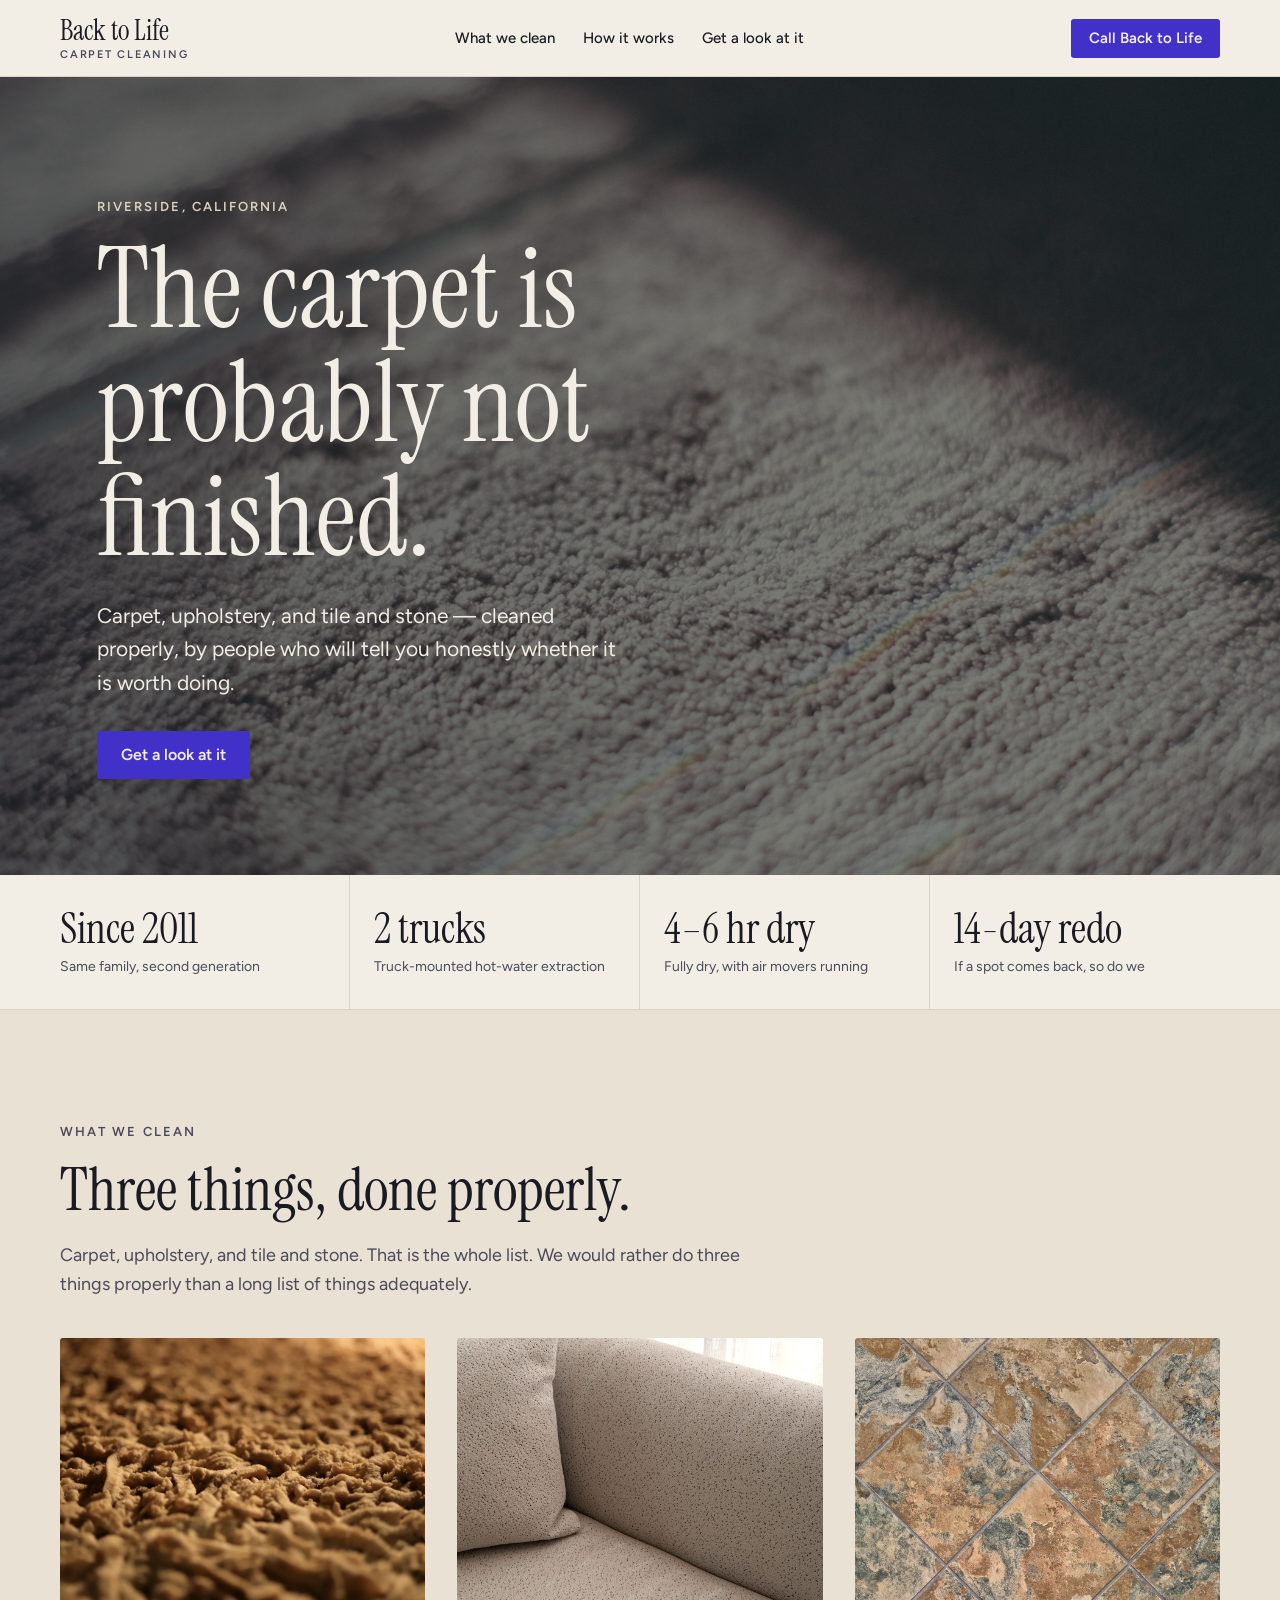
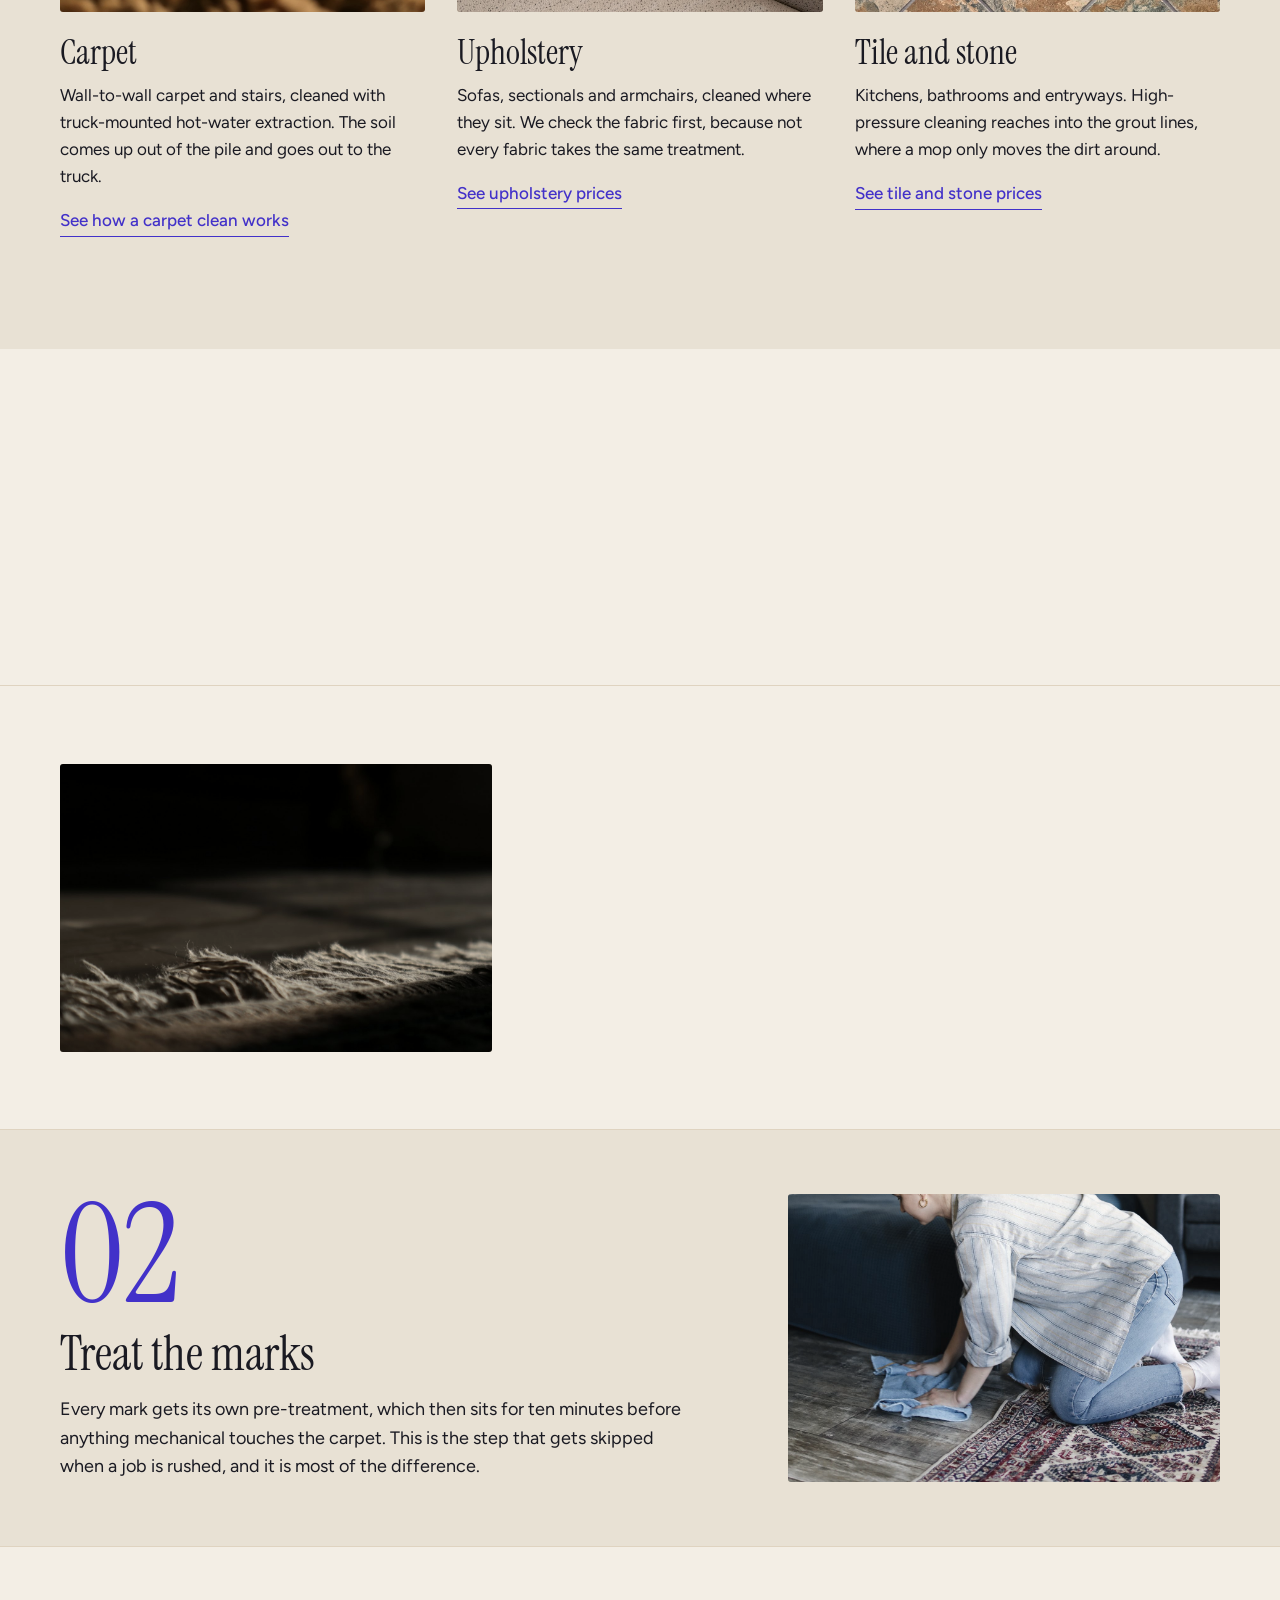
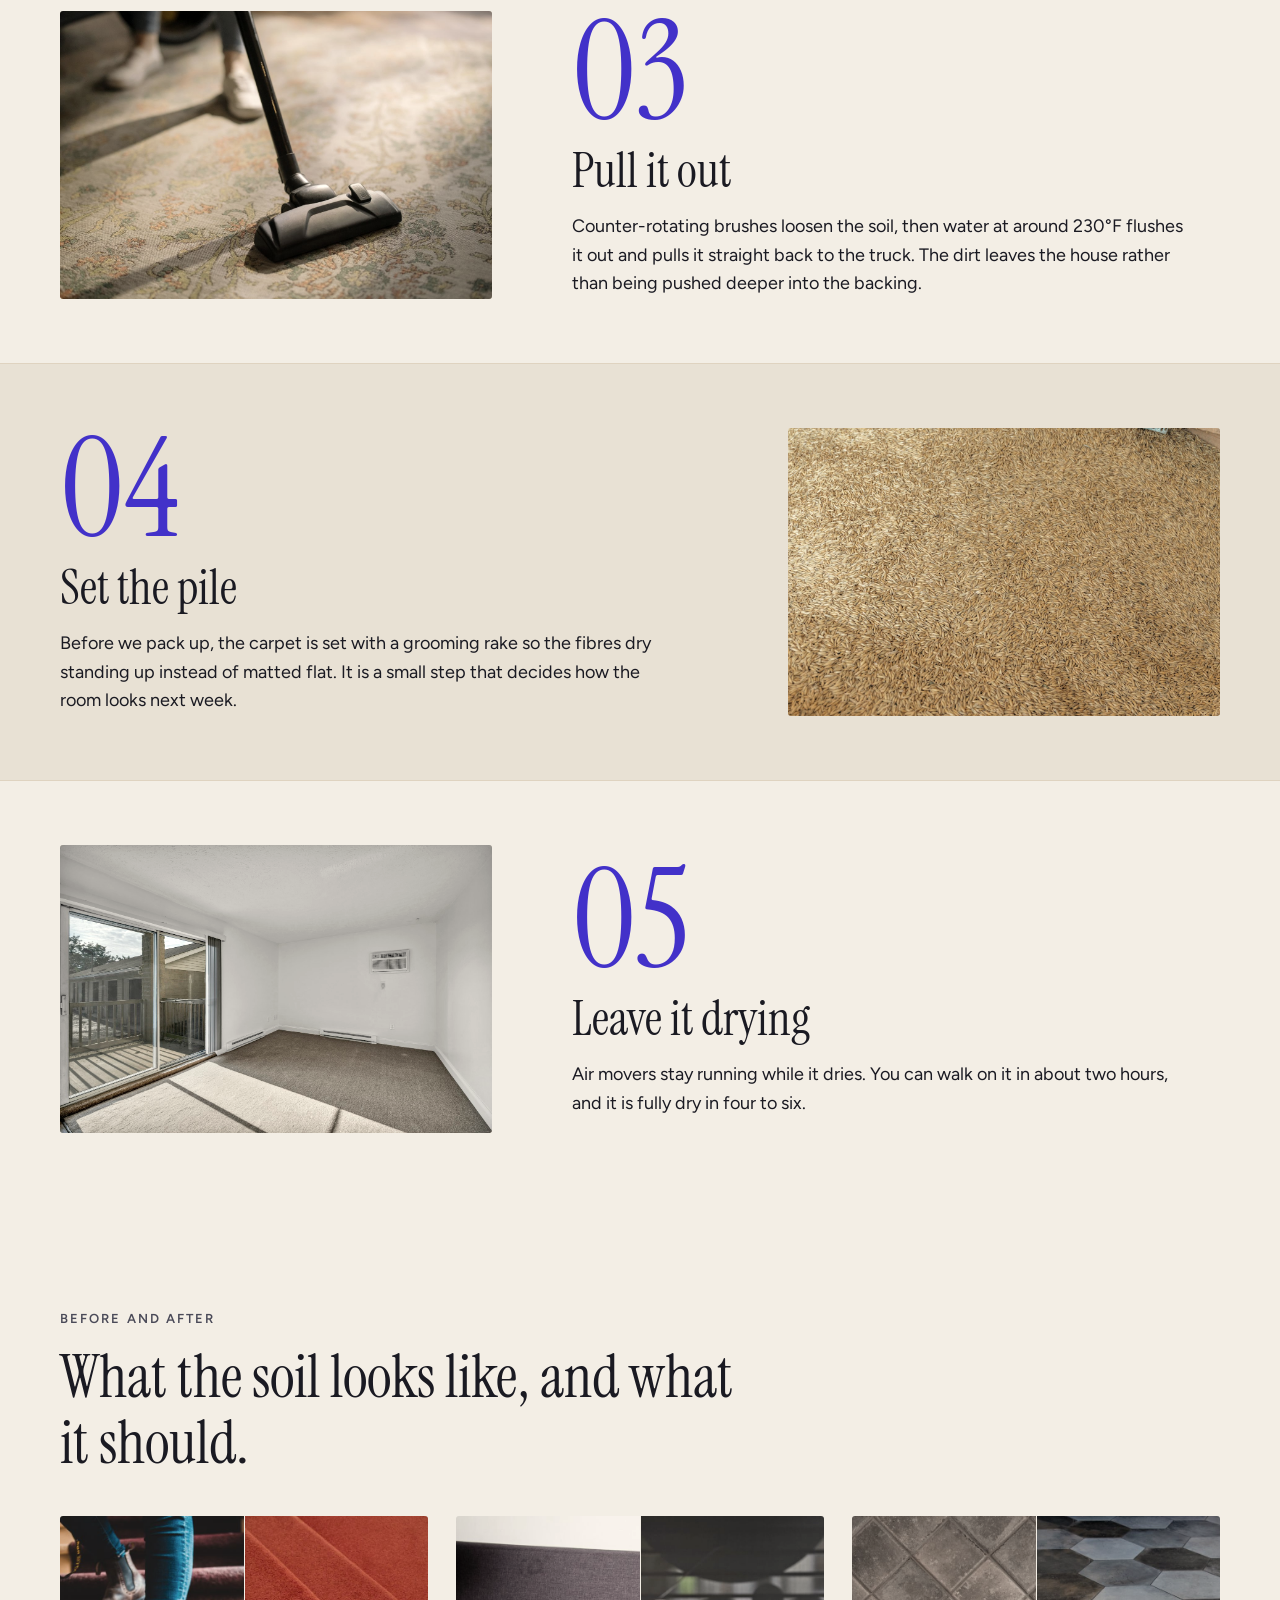
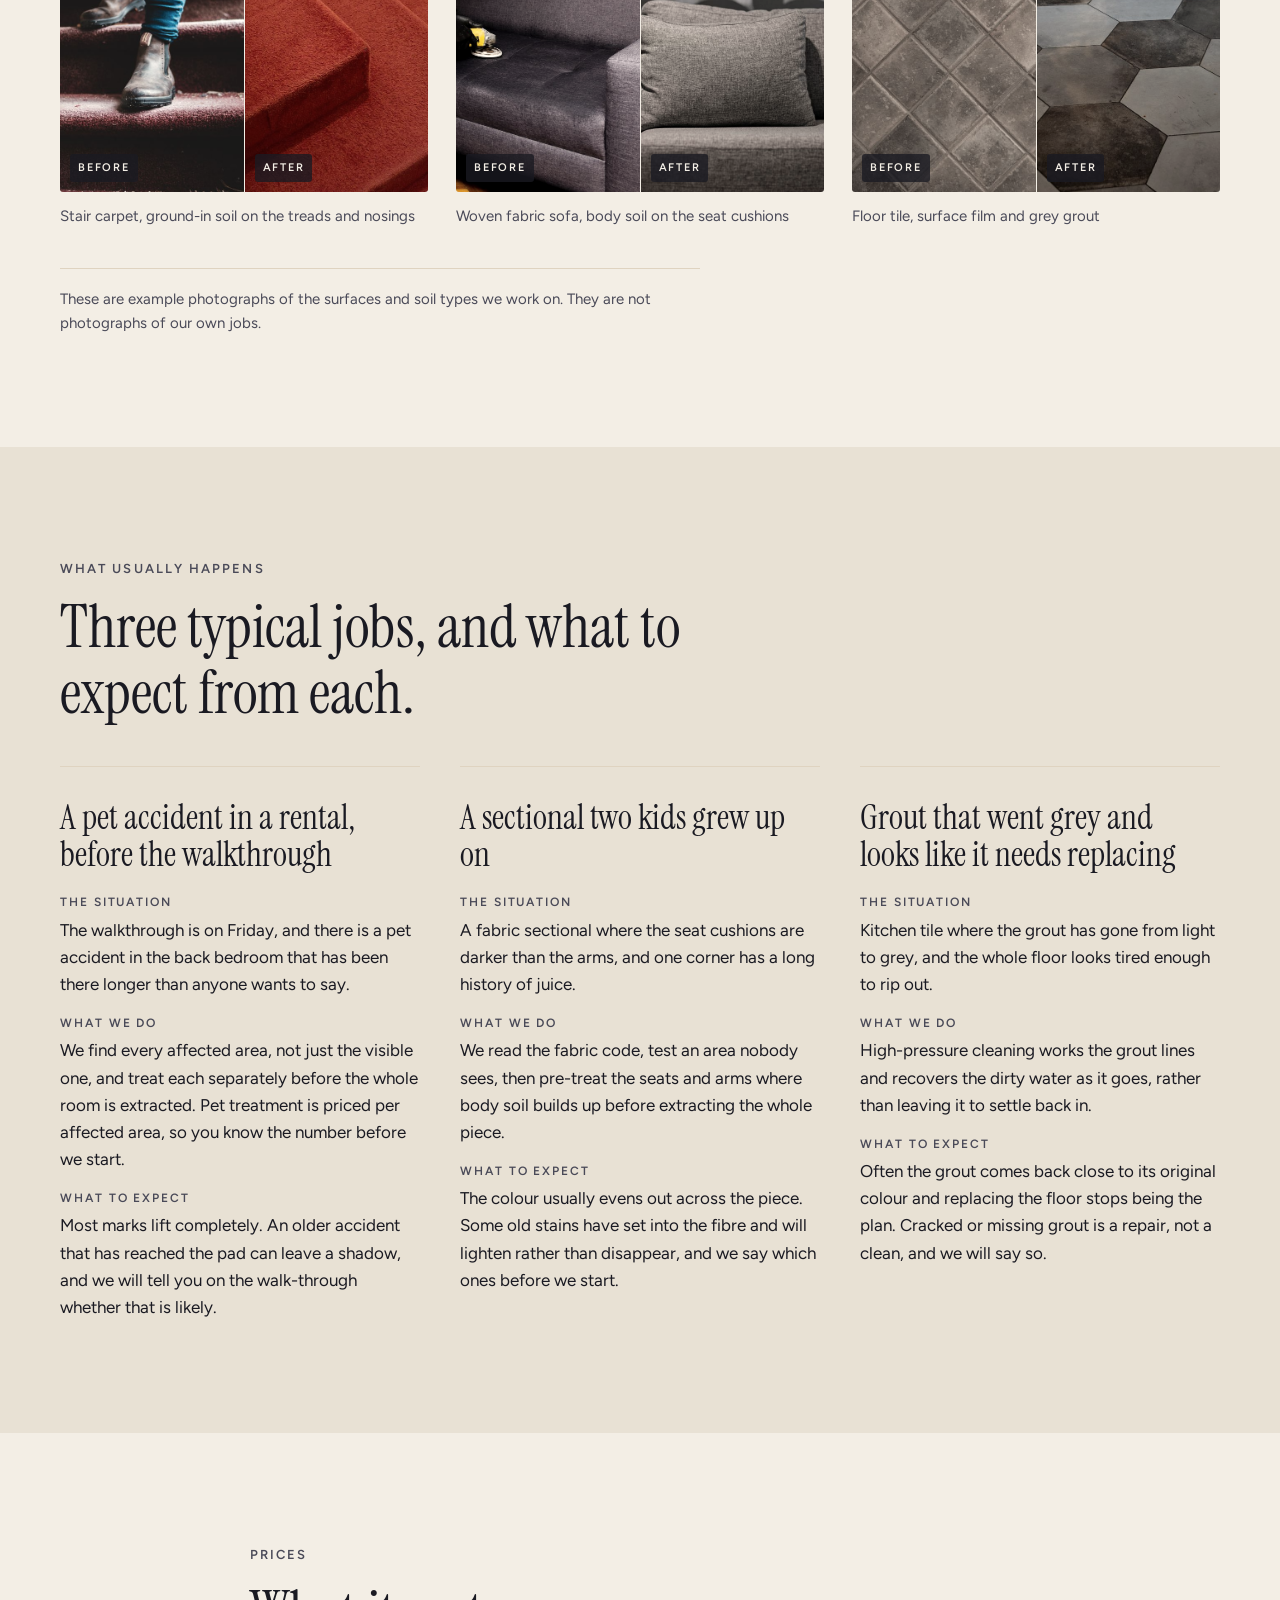
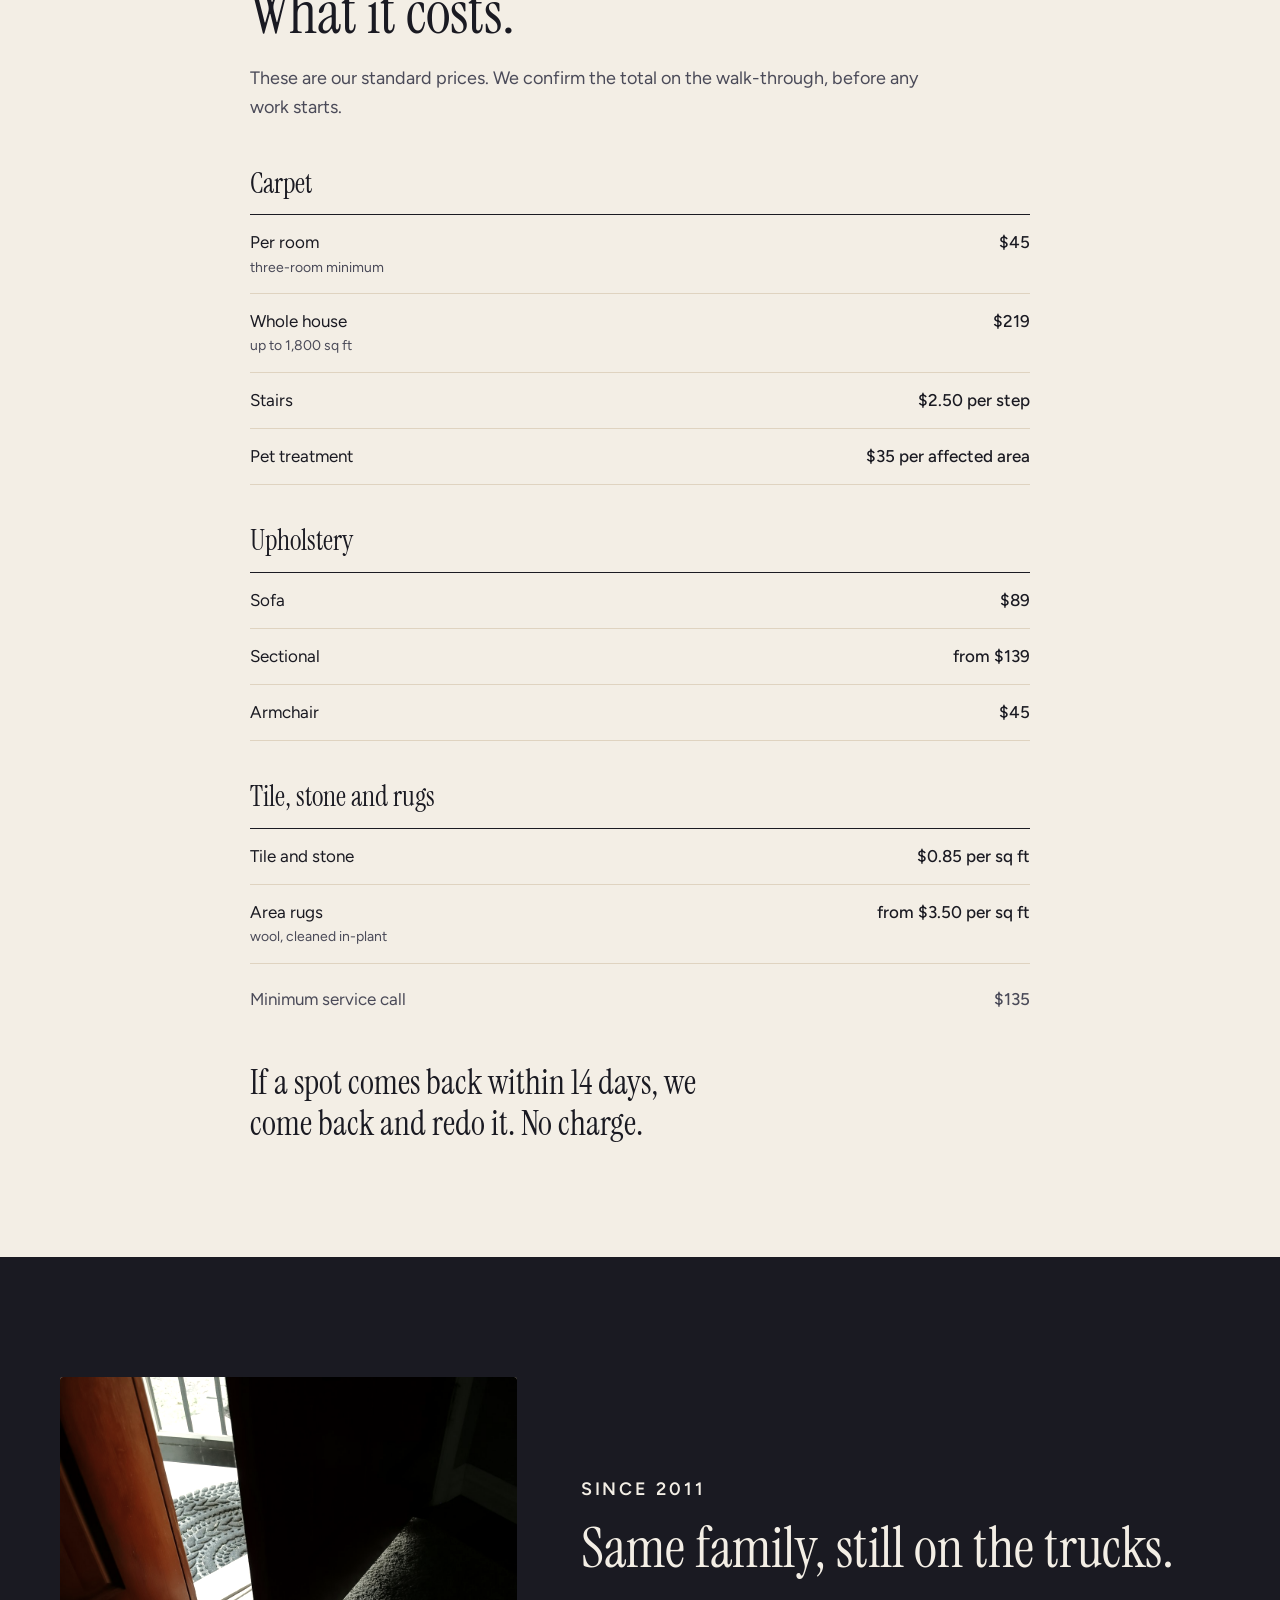
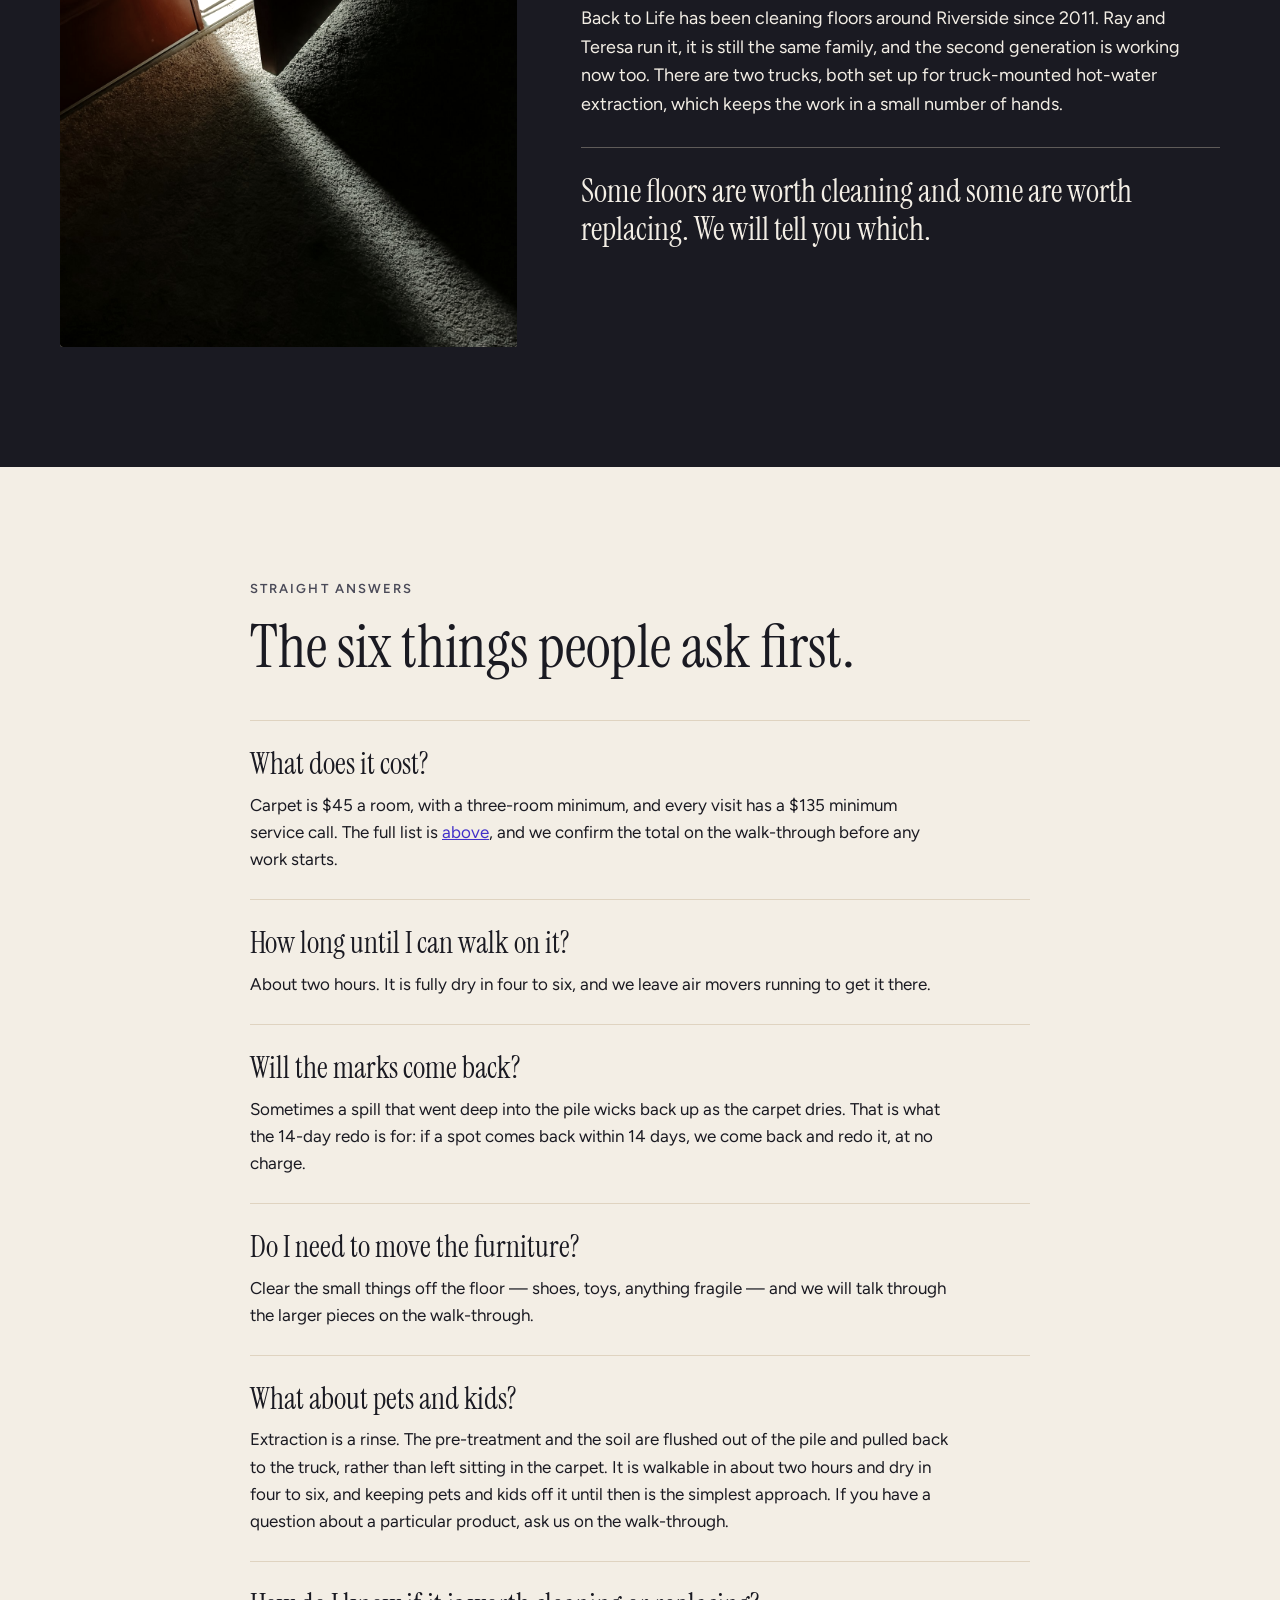
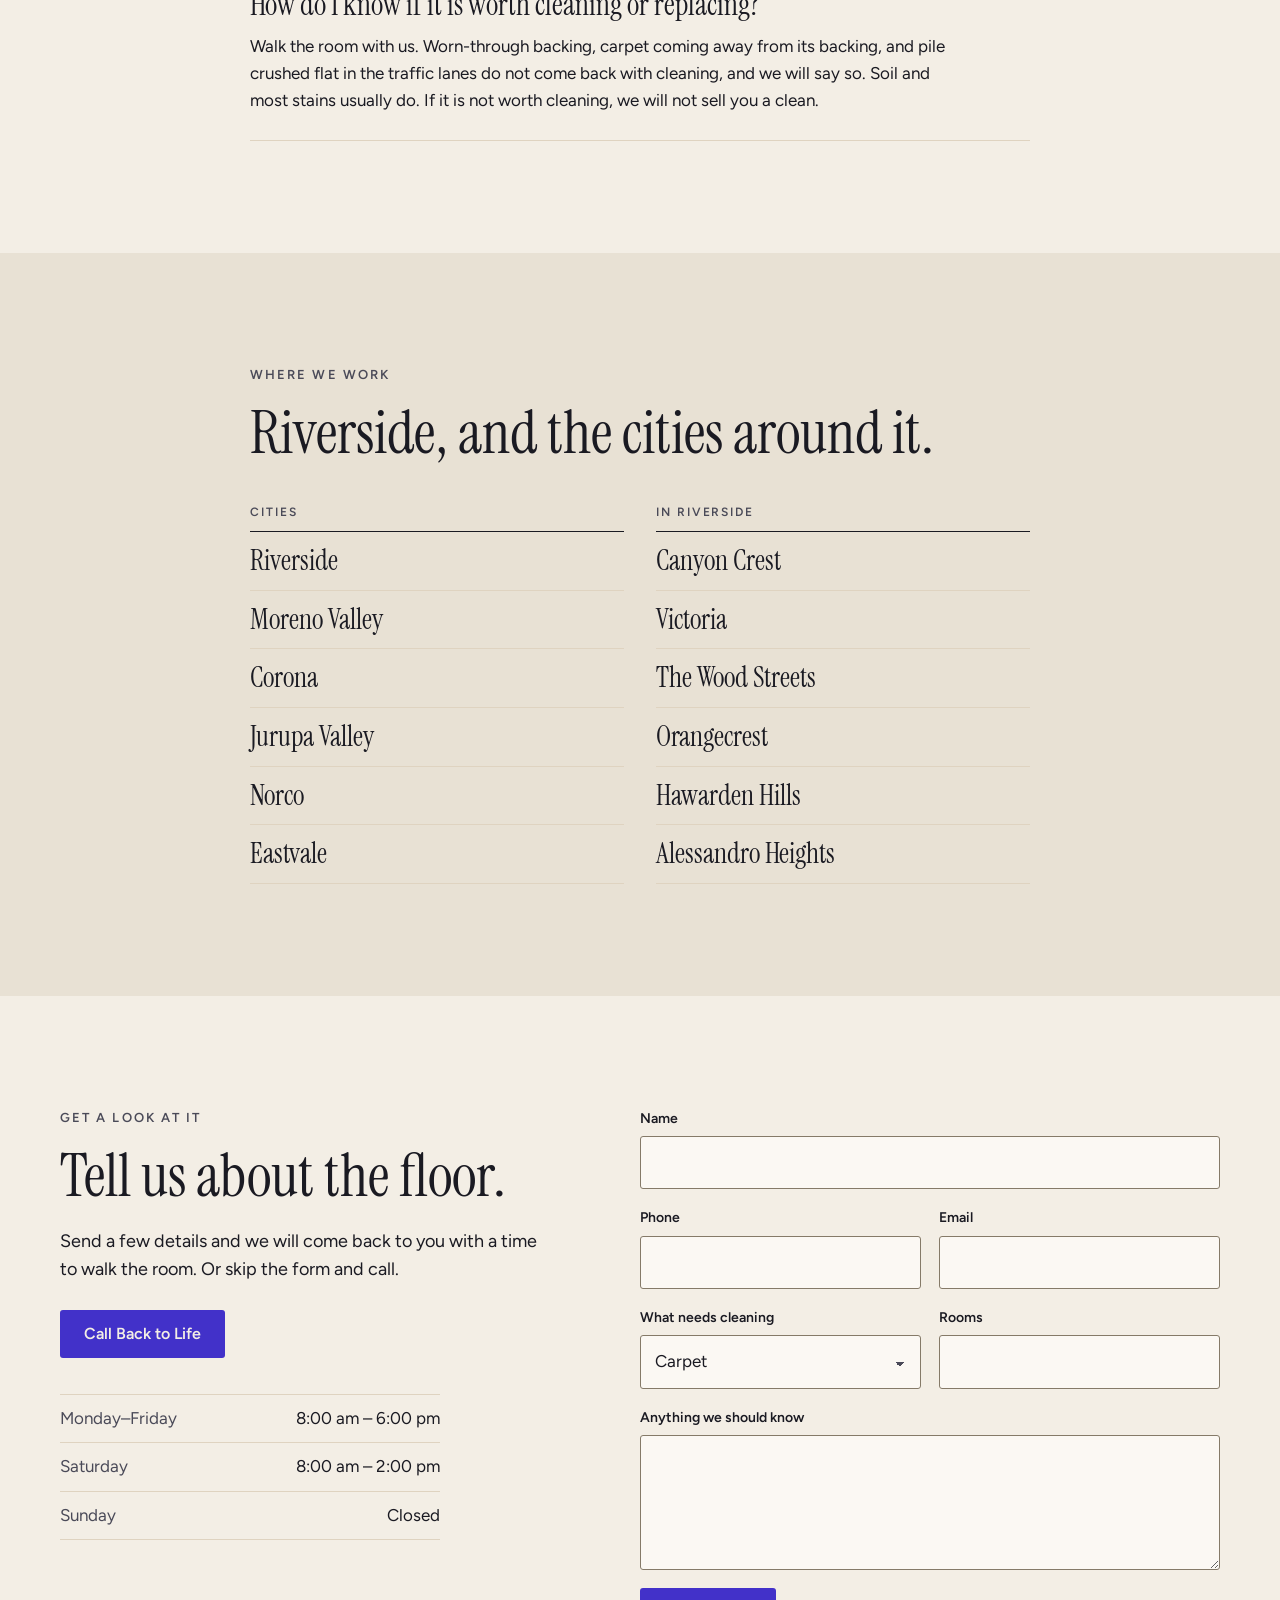
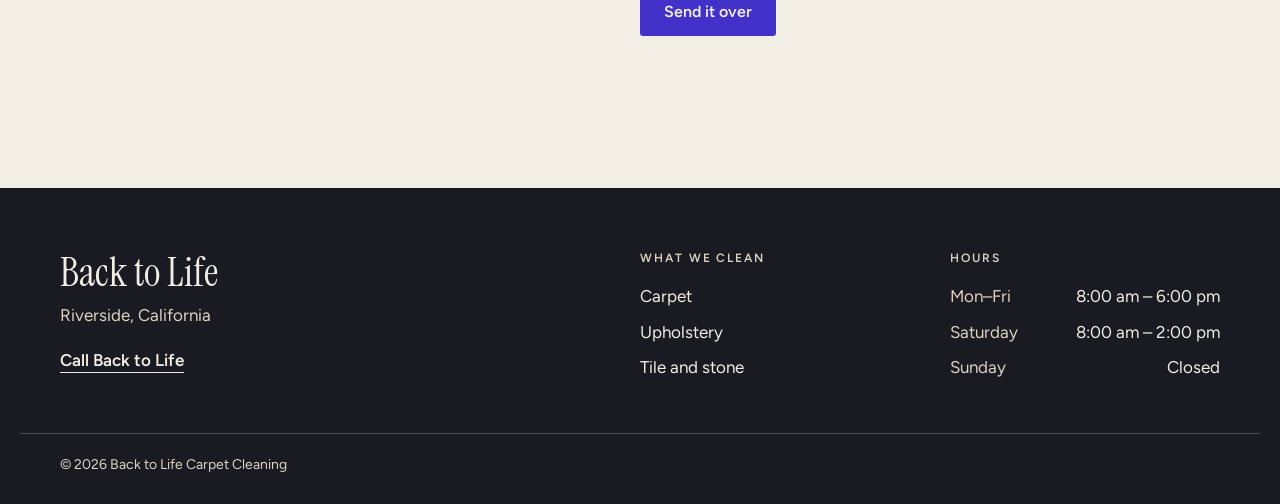
==== index.html @ 1924a820 "Preview: Back to Life spec mockup (site files only) Co-Authored-By: Claude Opus 5.5 <noreply@anthrop" ====
<!doctype html>
<html lang="en">
<head>
  <meta charset="utf-8">
  <meta name="viewport" content="width=device-width, initial-scale=1">
  <title>Back to Life Carpet Cleaning · Riverside, California</title>
  <meta name="description" content="Carpet, upholstery, and tile and stone cleaning in Riverside, California. Truck-mounted hot-water extraction, plain prices, and a 14-day redo.">
  <meta name="robots" content="noindex, nofollow">
  <!-- Spec mockup for a prospect. Not launched. Facts on this page are illustrative — see HANDOFF-FOR-JOHN.md §0. -->
  <link rel="preconnect" href="https://fonts.googleapis.com">
  <link rel="preconnect" href="https://fonts.gstatic.com" crossorigin>
  <link href="https://fonts.googleapis.com/css2?family=Figtree:wght@400;500;600&family=Instrument+Serif:ital@0;1&display=swap" rel="stylesheet">
  <link rel="stylesheet" href="styles.css">
  <script>document.documentElement.classList.add('js');</script>
</head>
<body>
  <a class="skip-link" href="#main">Skip to content</a>

  <!-- ============ 1. HEADER ============ -->
  <header class="site-header">
    <div class="wrap header-inner">
      <a class="wordmark" href="#top" aria-label="Back to Life Carpet Cleaning, back to top">
        <span class="wordmark-name">Back to Life</span>
        <span class="wordmark-trade">Carpet Cleaning</span>
      </a>
      <nav class="site-nav" aria-label="Main">
        <ul>
          <li><a href="#services">What we clean</a></li>
          <li><a href="#the-pass">How it works</a></li>
          <li><a href="#contact">Get a look at it</a></li>
        </ul>
      </nav>
      <a class="btn btn-header" href="#contact" data-call>Call Back to Life</a>
    </div>
  </header>

  <main id="main">

    <!-- ============ 2. HERO ============ -->
    <section class="hero" id="top" aria-labelledby="hero-title">
      <!-- PLACEHOLDER stock photo (Pexels 7179501) — swap for their own -->
      <img class="hero-img" src="assets/PLACEHOLDER-hero.jpg" width="2000" height="1333"
           alt="Afternoon sun falling in a hard line across grey cut-pile carpet, seen from floor level" fetchpriority="high">
      <div class="hero-scrim" aria-hidden="true"></div>
      <div class="wrap hero-inner">
        <p class="eyebrow eyebrow-sand">Riverside, California</p>
        <h1 id="hero-title">The carpet is probably not finished.</h1>
        <p class="hero-lede">Carpet, upholstery, and tile and stone — cleaned properly, by people who will tell you honestly whether it is worth doing.</p>
        <a class="btn" href="#contact">Get a look at it</a>
      </div>
    </section>

    <!-- ============ STAT BAND — operational figures only ============ -->
    <section class="stats" aria-label="The business in four figures">
      <dl class="wrap stat-grid">
        <div class="stat reveal">
          <dt>Same family, second generation</dt>
          <dd>Since 2011</dd>
        </div>
        <div class="stat reveal">
          <dt>Truck-mounted hot-water extraction</dt>
          <dd>2 trucks</dd>
        </div>
        <div class="stat reveal">
          <dt>Fully dry, with air movers running</dt>
          <dd>4–6 hr dry</dd>
        </div>
        <div class="stat reveal">
          <dt>If a spot comes back, so do we</dt>
          <dd>14-day redo</dd>
        </div>
      </dl>
    </section>

    <!-- ============ 3. WHAT WE CLEAN ============ -->
    <section class="section band-deep" id="services" aria-labelledby="services-title">
      <div class="wrap">
        <header class="section-head reveal">
          <p class="eyebrow">What we clean</p>
          <h2 id="services-title">Three things, done properly.</h2>
          <p class="section-lede">Carpet, upholstery, and tile and stone. That is the whole list. We would rather do three things properly than a long list of things adequately.</p>
        </header>

        <div class="service-grid">
          <article class="service reveal">
            <figure class="frame frame-43">
              <img src="assets/PLACEHOLDER-service-carpet.jpg" width="1200" height="800" loading="lazy"
                   alt="Close-up of dense tan carpet pile, shallow focus">
            </figure>
            <h3>Carpet</h3>
            <p>Wall-to-wall carpet and stairs, cleaned with truck-mounted hot-water extraction. The soil comes up out of the pile and goes out to the truck.</p>
            <a class="text-link" href="#the-pass">See how a carpet clean works</a>
          </article>

          <article class="service reveal">
            <figure class="frame frame-43">
              <img src="assets/PLACEHOLDER-service-upholstery.jpg" width="1200" height="1800" loading="lazy"
                   alt="The arm and seat of a textured oatmeal fabric sofa in soft window light">
            </figure>
            <h3>Upholstery</h3>
            <p>Sofas, sectionals and armchairs, cleaned where they sit. We check the fabric first, because not every fabric takes the same treatment.</p>
            <a class="text-link" href="#prices">See upholstery prices</a>
          </article>

          <article class="service reveal">
            <figure class="frame frame-43">
              <img src="assets/PLACEHOLDER-service-tile.jpg" width="1200" height="1200" loading="lazy"
                   alt="Warm-toned stone-look floor tile laid on the diagonal, with grout lines visible">
            </figure>
            <h3>Tile and stone</h3>
            <p>Kitchens, bathrooms and entryways. High-pressure cleaning reaches into the grout lines, where a mop only moves the dirt around.</p>
            <a class="text-link" href="#prices">See tile and stone prices</a>
          </article>
        </div>
      </div>
    </section>

    <!-- ============ 4. THE PASS ============ -->
    <section class="pass" id="the-pass" aria-labelledby="pass-title">
      <div class="wrap">
        <header class="section-head pass-head reveal">
          <p class="eyebrow">How it works</p>
          <h2 id="pass-title">Five passes over your floor.</h2>
          <p class="section-lede">This is what actually happens in your house, in order. Nothing here is a trademark. It is the job, done in full.</p>
        </header>
      </div>

      <ol class="pass-list">
        <li class="pass-band">
          <div class="wrap pass-inner">
            <figure class="frame frame-32 pass-media">
              <img src="assets/PLACEHOLDER-pass-01.jpg" width="1400" height="933" loading="lazy"
                   alt="A floor-level view across carpet pile in low raking light, showing the texture of the fibres">
            </figure>
            <div class="pass-copy">
              <span class="pass-num" aria-hidden="true">01</span>
              <h3><span class="visually-hidden">Pass 1: </span>Walk the room</h3>
              <p>Before anything is quoted, we walk the room and look at the floor itself: the fibre, the traffic lanes, and what the marks actually are. A coffee spill and a pet accident need different treatment, and the price should reflect the floor you have.</p>
            </div>
          </div>
        </li>

        <li class="pass-band">
          <div class="wrap pass-inner">
            <figure class="frame frame-32 pass-media">
              <img src="assets/PLACEHOLDER-pass-02.jpg" width="1400" height="2100" loading="lazy"
                   alt="Someone on hands and knees working a cloth over one spot at floor level, beside a patterned rug">
            </figure>
            <div class="pass-copy">
              <span class="pass-num" aria-hidden="true">02</span>
              <h3><span class="visually-hidden">Pass 2: </span>Treat the marks</h3>
              <p>Every mark gets its own pre-treatment, which then sits for ten minutes before anything mechanical touches the carpet. This is the step that gets skipped when a job is rushed, and it is most of the difference.</p>
            </div>
          </div>
        </li>

        <li class="pass-band">
          <div class="wrap pass-inner">
            <figure class="frame frame-32 pass-media">
              <img src="assets/PLACEHOLDER-pass-03.jpg" width="1400" height="1050" loading="lazy"
                   alt="A cleaning wand mid-pass across a patterned carpet in a sunlit room">
            </figure>
            <div class="pass-copy">
              <span class="pass-num" aria-hidden="true">03</span>
              <h3><span class="visually-hidden">Pass 3: </span>Pull it out</h3>
              <p>Counter-rotating brushes loosen the soil, then water at around 230°F flushes it out and pulls it straight back to the truck. The dirt leaves the house rather than being pushed deeper into the backing.</p>
            </div>
          </div>
        </li>

        <li class="pass-band">
          <div class="wrap pass-inner">
            <figure class="frame frame-32 pass-media">
              <img src="assets/PLACEHOLDER-pass-04.jpg" width="1400" height="932" loading="lazy"
                   alt="Carpet pile standing upright and even across the frame">
            </figure>
            <div class="pass-copy">
              <span class="pass-num" aria-hidden="true">04</span>
              <h3><span class="visually-hidden">Pass 4: </span>Set the pile</h3>
              <p>Before we pack up, the carpet is set with a grooming rake so the fibres dry standing up instead of matted flat. It is a small step that decides how the room looks next week.</p>
            </div>
          </div>
        </li>

        <li class="pass-band">
          <div class="wrap pass-inner">
            <figure class="frame frame-32 pass-media">
              <img src="assets/PLACEHOLDER-pass-05.jpg" width="1400" height="935" loading="lazy"
                   alt="An empty carpeted room with sun coming through a sliding glass door onto the floor">
            </figure>
            <div class="pass-copy">
              <span class="pass-num" aria-hidden="true">05</span>
              <h3><span class="visually-hidden">Pass 5: </span>Leave it drying</h3>
              <p>Air movers stay running while it dries. You can walk on it in about two hours, and it is fully dry in four to six.</p>
            </div>
          </div>
        </li>
      </ol>
    </section>

    <!-- ============ BEFORE / AFTER — static hard splits, no slider ============ -->
    <section class="section band-bone" id="before-after" aria-labelledby="ba-title">
      <div class="wrap">
        <header class="section-head reveal">
          <p class="eyebrow">Before and after</p>
          <h2 id="ba-title">What the soil looks like, and what it should.</h2>
        </header>

        <div class="ba-grid">
          <figure class="ba reveal">
            <div class="ba-pair">
              <div class="ba-half">
                <img src="assets/PLACEHOLDER-ba-stairs-before.jpg" width="1000" height="667" loading="lazy"
                     alt="Worn red stair carpet with grit and fibre ground into the treads">
                <span class="ba-label">Before</span>
              </div>
              <div class="ba-half">
                <img src="assets/PLACEHOLDER-ba-stairs-after.jpg" width="1000" height="645" loading="lazy"
                     alt="Clean red stair carpet with crisp, even pile on the nosings">
                <span class="ba-label">After</span>
              </div>
            </div>
            <figcaption>Stair carpet, ground-in soil on the treads and nosings</figcaption>
          </figure>

          <figure class="ba reveal">
            <div class="ba-pair">
              <div class="ba-half">
                <img src="assets/PLACEHOLDER-ba-sofa-before.jpg" width="1000" height="667" loading="lazy"
                     alt="A grey woven-fabric sofa seat being worked over with a rotary brush">
                <span class="ba-label">Before</span>
              </div>
              <div class="ba-half">
                <img src="assets/PLACEHOLDER-ba-sofa-after.jpg" width="1000" height="750" loading="lazy"
                     alt="A clean grey woven-fabric sofa with even colour across the cushions">
                <span class="ba-label">After</span>
              </div>
            </div>
            <figcaption>Woven fabric sofa, body soil on the seat cushions</figcaption>
          </figure>

          <figure class="ba reveal">
            <div class="ba-pair">
              <div class="ba-half">
                <img src="assets/PLACEHOLDER-ba-tile-before.jpg" width="1000" height="667" loading="lazy"
                     alt="Grey floor tile with a dull surface film and darkened grout lines">
                <span class="ba-label">Before</span>
              </div>
              <div class="ba-half">
                <img src="assets/PLACEHOLDER-ba-tile-after.jpg" width="1000" height="667" loading="lazy"
                     alt="Clean hexagonal floor tile with light, even grout lines">
                <span class="ba-label">After</span>
              </div>
            </div>
            <figcaption>Floor tile, surface film and grey grout</figcaption>
          </figure>
        </div>

        <p class="ba-note">These are example photographs of the surfaces and soil types we work on. They are not photographs of our own jobs.</p>
      </div>
    </section>

    <!-- ============ WHAT USUALLY HAPPENS — the company's own voice, no quotes, no attribution ============ -->
    <section class="section band-deep" id="typical-jobs" aria-labelledby="jobs-title">
      <div class="wrap">
        <header class="section-head reveal">
          <p class="eyebrow">What usually happens</p>
          <h2 id="jobs-title">Three typical jobs, and what to expect from each.</h2>
        </header>

        <div class="jobs">
          <article class="job reveal">
            <h3>A pet accident in a rental, before the walkthrough</h3>
            <dl>
              <dt>The situation</dt>
              <dd>The walkthrough is on Friday, and there is a pet accident in the back bedroom that has been there longer than anyone wants to say.</dd>
              <dt>What we do</dt>
              <dd>We find every affected area, not just the visible one, and treat each separately before the whole room is extracted. Pet treatment is priced per affected area, so you know the number before we start.</dd>
              <dt>What to expect</dt>
              <dd>Most marks lift completely. An older accident that has reached the pad can leave a shadow, and we will tell you on the walk-through whether that is likely.</dd>
            </dl>
          </article>

          <article class="job reveal">
            <h3>A sectional two kids grew up on</h3>
            <dl>
              <dt>The situation</dt>
              <dd>A fabric sectional where the seat cushions are darker than the arms, and one corner has a long history of juice.</dd>
              <dt>What we do</dt>
              <dd>We read the fabric code, test an area nobody sees, then pre-treat the seats and arms where body soil builds up before extracting the whole piece.</dd>
              <dt>What to expect</dt>
              <dd>The colour usually evens out across the piece. Some old stains have set into the fibre and will lighten rather than disappear, and we say which ones before we start.</dd>
            </dl>
          </article>

          <article class="job reveal">
            <h3>Grout that went grey and looks like it needs replacing</h3>
            <dl>
              <dt>The situation</dt>
              <dd>Kitchen tile where the grout has gone from light to grey, and the whole floor looks tired enough to rip out.</dd>
              <dt>What we do</dt>
              <dd>High-pressure cleaning works the grout lines and recovers the dirty water as it goes, rather than leaving it to settle back in.</dd>
              <dt>What to expect</dt>
              <dd>Often the grout comes back close to its original colour and replacing the floor stops being the plan. Cracked or missing grout is a repair, not a clean, and we will say so.</dd>
            </dl>
          </article>
        </div>
      </div>
    </section>

    <!-- ============ PRICING — plain table, no tiers ============ -->
    <section class="section band-bone" id="prices" aria-labelledby="prices-title">
      <div class="wrap narrow">
        <header class="section-head reveal">
          <p class="eyebrow">Prices</p>
          <h2 id="prices-title">What it costs.</h2>
          <p class="section-lede">These are our standard prices. We confirm the total on the walk-through, before any work starts.</p>
        </header>

        <table class="price-table reveal">
          <caption class="visually-hidden">Standard prices</caption>
          <tbody>
            <tr class="price-group"><th scope="rowgroup" colspan="2">Carpet</th></tr>
            <tr><th scope="row">Per room <span class="price-note">three-room minimum</span></th><td>$45</td></tr>
            <tr><th scope="row">Whole house <span class="price-note">up to 1,800 sq ft</span></th><td>$219</td></tr>
            <tr><th scope="row">Stairs</th><td>$2.50 per step</td></tr>
            <tr><th scope="row">Pet treatment</th><td>$35 per affected area</td></tr>

            <tr class="price-group"><th scope="rowgroup" colspan="2">Upholstery</th></tr>
            <tr><th scope="row">Sofa</th><td>$89</td></tr>
            <tr><th scope="row">Sectional</th><td>from $139</td></tr>
            <tr><th scope="row">Armchair</th><td>$45</td></tr>

            <tr class="price-group"><th scope="rowgroup" colspan="2">Tile, stone and rugs</th></tr>
            <tr><th scope="row">Tile and stone</th><td>$0.85 per sq ft</td></tr>
            <tr><th scope="row">Area rugs <span class="price-note">wool, cleaned in-plant</span></th><td>from $3.50 per sq ft</td></tr>
          </tbody>
          <tfoot>
            <tr><th scope="row">Minimum service call</th><td>$135</td></tr>
          </tfoot>
        </table>

        <p class="guarantee reveal">If a spot comes back within 14 days, we come back and redo it. No charge.</p>
      </div>
    </section>

    <!-- ============ ABOUT — Since 2011 ============ -->
    <section class="about" id="about" aria-labelledby="about-title">
      <div class="wrap about-inner">
        <figure class="frame about-media reveal">
          <img src="assets/PLACEHOLDER-about.jpg" width="1200" height="1642" loading="lazy"
               alt="Light from an open door falling across a dark carpeted floor">
        </figure>
        <div class="about-copy reveal">
          <p class="eyebrow eyebrow-sand">Since 2011</p>
          <h2 id="about-title">Same family, still on the trucks.</h2>
          <p>Back to Life has been cleaning floors around Riverside since 2011. Ray and Teresa run it, it is still the same family, and the second generation is working now too. There are two trucks, both set up for truck-mounted hot-water extraction, which keeps the work in a small number of hands.</p>
          <p class="about-close">Some floors are worth cleaning and some are worth replacing. We will tell you which.</p>
        </div>
      </div>
    </section>

    <!-- ============ STRAIGHT ANSWERS — plain dl, readable with JS off ============ -->
    <section class="section band-bone" id="faq" aria-labelledby="faq-title">
      <div class="wrap narrow">
        <header class="section-head reveal">
          <p class="eyebrow">Straight answers</p>
          <h2 id="faq-title">The six things people ask first.</h2>
        </header>

        <dl class="faq">
          <div class="faq-item reveal">
            <dt>What does it cost?</dt>
            <dd>Carpet is $45 a room, with a three-room minimum, and every visit has a $135 minimum service call. The full list is <a href="#prices">above</a>, and we confirm the total on the walk-through before any work starts.</dd>
          </div>
          <div class="faq-item reveal">
            <dt>How long until I can walk on it?</dt>
            <dd>About two hours. It is fully dry in four to six, and we leave air movers running to get it there.</dd>
          </div>
          <div class="faq-item reveal">
            <dt>Will the marks come back?</dt>
            <dd>Sometimes a spill that went deep into the pile wicks back up as the carpet dries. That is what the 14-day redo is for: if a spot comes back within 14 days, we come back and redo it, at no charge.</dd>
          </div>
          <div class="faq-item reveal">
            <dt>Do I need to move the furniture?</dt>
            <dd>Clear the small things off the floor — shoes, toys, anything fragile — and we will talk through the larger pieces on the walk-through.</dd>
          </div>
          <div class="faq-item reveal">
            <dt>What about pets and kids?</dt>
            <dd>Extraction is a rinse. The pre-treatment and the soil are flushed out of the pile and pulled back to the truck, rather than left sitting in the carpet. It is walkable in about two hours and dry in four to six, and keeping pets and kids off it until then is the simplest approach. If you have a question about a particular product, ask us on the walk-through.</dd>
          </div>
          <div class="faq-item reveal">
            <dt>How do I know if it is worth cleaning or replacing?</dt>
            <dd>Walk the room with us. Worn-through backing, carpet coming away from its backing, and pile crushed flat in the traffic lanes do not come back with cleaning, and we will say so. Soil and most stains usually do. If it is not worth cleaning, we will not sell you a clean.</dd>
          </div>
        </dl>
      </div>
    </section>

    <!-- ============ SERVICE AREA — plain two-column list ============ -->
    <section class="section band-deep" id="area" aria-labelledby="area-title">
      <div class="wrap narrow">
        <header class="section-head reveal">
          <p class="eyebrow">Where we work</p>
          <h2 id="area-title">Riverside, and the cities around it.</h2>
        </header>
        <div class="area-cols reveal">
          <div>
            <h3>Cities</h3>
            <ul>
              <li>Riverside</li>
              <li>Moreno Valley</li>
              <li>Corona</li>
              <li>Jurupa Valley</li>
              <li>Norco</li>
              <li>Eastvale</li>
            </ul>
          </div>
          <div>
            <h3>In Riverside</h3>
            <ul>
              <li>Canyon Crest</li>
              <li>Victoria</li>
              <li>The Wood Streets</li>
              <li>Orangecrest</li>
              <li>Hawarden Hills</li>
              <li>Alessandro Heights</li>
            </ul>
          </div>
        </div>
      </div>
    </section>

    <!-- ============ CONTACT / CLOSE ============ -->
    <section class="section band-bone" id="contact" aria-labelledby="contact-title">
      <div class="wrap contact-inner">
        <div class="contact-intro reveal">
          <p class="eyebrow">Get a look at it</p>
          <h2 id="contact-title">Tell us about the floor.</h2>
          <p>Send a few details and we will come back to you with a time to walk the room. Or skip the form and call.</p>
          <a class="btn" href="#contact" data-call>Call Back to Life</a>
          <dl class="contact-hours">
            <div><dt>Monday–Friday</dt><dd>8:00 am – 6:00 pm</dd></div>
            <div><dt>Saturday</dt><dd>8:00 am – 2:00 pm</dd></div>
            <div><dt>Sunday</dt><dd>Closed</dd></div>
          </dl>
        </div>

        <!-- no endpoint yet — Alex to wire -->
        <form class="contact-form reveal" action="#" method="post" novalidate>
          <div class="field">
            <label for="f-name">Name</label>
            <input id="f-name" name="name" type="text" autocomplete="name" required>
          </div>
          <div class="field-row">
            <div class="field">
              <label for="f-phone">Phone</label>
              <input id="f-phone" name="phone" type="tel" autocomplete="tel" required>
            </div>
            <div class="field">
              <label for="f-email">Email</label>
              <input id="f-email" name="email" type="email" autocomplete="email">
            </div>
          </div>
          <div class="field-row">
            <div class="field">
              <label for="f-surface">What needs cleaning</label>
              <select id="f-surface" name="surface">
                <option value="carpet">Carpet</option>
                <option value="upholstery">Upholstery</option>
                <option value="tile-stone">Tile and stone</option>
                <option value="rugs">Rugs</option>
              </select>
            </div>
            <div class="field">
              <label for="f-rooms">Rooms</label>
              <input id="f-rooms" name="rooms" type="number" min="1" inputmode="numeric">
            </div>
          </div>
          <div class="field">
            <label for="f-message">Anything we should know</label>
            <textarea id="f-message" name="message" rows="4"></textarea>
          </div>
          <button class="btn" type="submit">Send it over</button>
          <p class="form-status" role="status" aria-live="polite"></p>
        </form>
      </div>
    </section>

  </main>

  <!-- ============ FOOTER ============ -->
  <footer class="site-footer">
    <div class="wrap footer-inner">
      <div class="footer-brand">
        <p class="wordmark-name">Back to Life</p>
        <p class="footer-place">Riverside, California</p>
        <!-- UNVERIFIED — Alex to confirm before this is sent to the prospect -->
        <a class="footer-call" id="call-link" href="tel:9515673513">Call Back to Life</a>
      </div>
      <div>
        <h2 class="footer-head">What we clean</h2>
        <ul>
          <li><a href="#services">Carpet</a></li>
          <li><a href="#services">Upholstery</a></li>
          <li><a href="#services">Tile and stone</a></li>
        </ul>
      </div>
      <div>
        <h2 class="footer-head">Hours</h2>
        <dl class="footer-hours">
          <div><dt>Mon–Fri</dt><dd>8:00 am – 6:00 pm</dd></div>
          <div><dt>Saturday</dt><dd>8:00 am – 2:00 pm</dd></div>
          <div><dt>Sunday</dt><dd>Closed</dd></div>
        </dl>
      </div>
    </div>
    <div class="wrap footer-base">
      <p>© 2026 Back to Life Carpet Cleaning</p>
    </div>
  </footer>

  <!-- ============ STICKY MOBILE BAR (below 768px) ============ -->
  <div class="call-bar">
    <a href="#contact" data-call>Call Back to Life</a>
  </div>

  <script src="script.js"></script>
</body>
</html>
---- styles.css ----
/* Back to Life Carpet Cleaning — spec mockup
   Mobile-first. Breakpoints: 768px, 1100px. Radius: 3px, held everywhere. */

:root {
  --bone:        #F3EEE5;
  --bone-deep:   #E8E1D4;
  --sand:        #DFD3C0;
  --ink:         #1A1A22;
  --slate:       #4A4A58;
  --accent:      #4231C9;
  --accent-deep: #2A1E8F;

  --radius: 3px;
  --serif: "Instrument Serif", Georgia, "Times New Roman", serif;
  --sans: "Figtree", system-ui, -apple-system, "Segoe UI", sans-serif;
  --ease: cubic-bezier(.22, .61, .36, 1);
  --gutter: 20px;
  --bar-h: 0px;

  /* one grade for every photograph: warm, slightly desaturated */
  --grade: sepia(.14) saturate(.82) contrast(1.02) brightness(1.01);
}

*, *::before, *::after { box-sizing: border-box; }

html { -webkit-text-size-adjust: 100%; scroll-behavior: smooth; }

body {
  margin: 0;
  background: var(--bone);
  color: var(--ink);
  font-family: var(--sans);
  font-size: 17px;
  line-height: 1.6;
  -webkit-font-smoothing: antialiased;
  padding-bottom: var(--bar-h);
}

img { display: block; max-width: 100%; height: auto; }

h1, h2, h3 {
  font-family: var(--serif);
  font-weight: 400;
  line-height: 1.1;
  margin: 0;
  letter-spacing: 0;
}

p { margin: 0 0 1em; }

a { color: var(--accent); transition: color 160ms ease, background-color 160ms ease, border-color 160ms ease; }
a:hover { color: var(--accent-deep); }

:focus-visible {
  outline: 2px solid var(--accent);
  outline-offset: 3px;
  border-radius: var(--radius);
}

.visually-hidden {
  position: absolute !important;
  width: 1px; height: 1px;
  overflow: hidden; clip: rect(0 0 0 0);
  white-space: nowrap; margin: -1px; padding: 0; border: 0;
}

.skip-link {
  position: absolute; left: 12px; top: -60px; z-index: 100;
  background: var(--ink); color: var(--bone);
  padding: 10px 14px; border-radius: var(--radius); text-decoration: none;
}
.skip-link:focus { top: 12px; color: var(--bone); outline-color: var(--bone); }

.wrap {
  width: 100%;
  max-width: 1240px;
  margin: 0 auto;
  padding: 0 var(--gutter);
}
.wrap.narrow { max-width: 860px; }

/* ---------- Type helpers ---------- */

.eyebrow {
  font-family: var(--sans);
  font-weight: 600;
  font-size: 13px;
  letter-spacing: .16em;
  text-transform: uppercase;
  color: var(--slate);
  margin: 0 0 14px;
}
.eyebrow-sand { color: var(--sand); }

.section-head { margin-bottom: 40px; max-width: 64ch; }
.section-head h2 { font-size: clamp(36px, 6.4vw, 60px); }
.section-lede { margin: 18px 0 0; font-size: 18px; color: var(--slate); max-width: 60ch; }

.text-link {
  display: inline-block;
  font-weight: 500;
  text-decoration: none;
  border-bottom: 1px solid currentColor;
  padding-bottom: 1px;
}

/* ---------- Buttons — 3px, never a pill ---------- */

.btn {
  display: inline-block;
  font-family: var(--sans);
  font-weight: 600;
  font-size: 16px;
  line-height: 1;
  padding: 16px 24px;
  background: var(--accent);
  color: var(--bone);
  border: 0;
  border-radius: var(--radius);
  text-decoration: none;
  cursor: pointer;
  transition: background-color 160ms ease, color 160ms ease;
}
.btn:hover, .btn:active { background: var(--accent-deep); color: var(--bone); }

/* ---------- Header ---------- */

.site-header {
  position: sticky; top: 0; z-index: 40;
  background: var(--bone);
  border-bottom: 1px solid var(--sand);
}
.header-inner {
  display: flex; align-items: center; justify-content: space-between;
  gap: 16px;
  min-height: 64px;
}
.wordmark { display: flex; flex-direction: column; text-decoration: none; color: var(--ink); line-height: 1; }
.wordmark:hover { color: var(--ink); }
.wordmark-name { font-family: var(--serif); font-size: 28px; line-height: 1; margin: 0; }
.wordmark-trade {
  font-size: 11px; font-weight: 600; letter-spacing: .16em; text-transform: uppercase;
  color: var(--slate); margin-top: 4px;
}
.site-nav { display: none; }
.btn-header { display: none; padding: 12px 18px; font-size: 15px; }

/* ---------- Hero ---------- */

.hero {
  position: relative;
  min-height: min(88vh, 760px);
  display: flex; align-items: flex-end;
  overflow: hidden;
  background: var(--ink);
}
.hero-img {
  position: absolute; inset: 0;
  width: 100%; height: 100%;
  object-fit: cover; object-position: 50% 60%;
  filter: var(--grade) sepia(.08);
}
.hero-scrim {
  position: absolute; inset: 0;
  background: linear-gradient(90deg, rgba(26,26,34,.72) 0%, rgba(26,26,34,.6) 55%, rgba(26,26,34,.55) 100%);
}
.hero-inner {
  position: relative;
  padding-top: 120px; padding-bottom: 72px;
  color: var(--bone);
}
.hero h1 {
  font-size: clamp(48px, 11vw, 112px);
  line-height: 1.02;
  max-width: 11ch;
  margin-bottom: 24px;
}
.hero-lede { font-size: 19px; max-width: 40ch; margin-bottom: 32px; color: var(--bone); }

/* ---------- Stat band — four plain cells, hairline rules ---------- */

.stats { background: var(--bone); border-bottom: 1px solid var(--sand); }
.stat-grid {
  display: grid; grid-template-columns: 1fr 1fr;
  margin: 0 auto;
}
.stat {
  display: flex; flex-direction: column-reverse;
  padding: 26px 16px 26px 0;
  border-bottom: 1px solid var(--sand);
}
.stat:nth-child(odd) { border-right: 1px solid var(--sand); }
.stat:nth-child(even) { padding-left: 16px; }
.stat:nth-child(n+3) { border-bottom: 0; }
.stat dd { margin: 0 0 6px; font-family: var(--serif); font-size: clamp(30px, 6vw, 42px); line-height: 1.05; }
.stat dt { font-size: 14px; color: var(--slate); line-height: 1.4; }

/* ---------- Generic section bands ---------- */

.section { padding: 80px 0; }
.band-bone { background: var(--bone); }
.band-deep { background: var(--bone-deep); }

/* ---------- Photo frames ---------- */

.frame { margin: 0; overflow: hidden; border-radius: var(--radius); background: var(--sand); }
.frame img { width: 100%; height: 100%; object-fit: cover; filter: var(--grade); }
.frame-43 { aspect-ratio: 4 / 3; }
.frame-32 { aspect-ratio: 3 / 2; }

/* ---------- Services ---------- */

.service-grid { display: grid; gap: 48px; }
.service h3 { font-size: 34px; margin: 22px 0 10px; }
.service p { color: var(--ink); max-width: 46ch; }

/* ---------- THE PASS — full-width stacked bands ---------- */

.pass { background: var(--bone); padding-top: 80px; }
.pass-head { margin-bottom: 48px; }
.pass-list { list-style: none; margin: 0; padding: 0; }
.pass-band { border-top: 1px solid var(--sand); }
.pass-band:nth-child(odd)  { background: var(--bone); }
.pass-band:nth-child(even) { background: var(--bone-deep); }
.pass-inner { display: grid; gap: 28px; padding-top: 48px; padding-bottom: 56px; }
.pass-num {
  display: block;
  font-family: var(--serif);
  font-size: clamp(72px, 14vw, 140px);
  line-height: .85;
  color: var(--accent);
  margin-bottom: 14px;
}
.pass-copy h3 { font-size: clamp(34px, 5vw, 48px); margin-bottom: 14px; }
.pass-copy p { font-size: 18px; max-width: 52ch; margin: 0; }
.pass-band:nth-child(2) .pass-media img { object-position: 50% 100%; } /* crop to hands and rug — no face */

/* ---------- Before / after — static hard split ---------- */

.ba-grid { display: grid; gap: 40px; }
.ba { margin: 0; }
.ba-pair {
  display: grid; grid-template-columns: 1fr 1fr;
  gap: 1px;
  background: var(--bone);
  border-radius: var(--radius);
  overflow: hidden;
  aspect-ratio: 4 / 3;
}
.ba-half { position: relative; overflow: hidden; }
.ba-half img { width: 100%; height: 100%; object-fit: cover; filter: var(--grade); }
.ba-label {
  position: absolute; left: 10px; bottom: 10px;
  font-size: 11px; font-weight: 600; letter-spacing: .16em; text-transform: uppercase;
  color: var(--bone);
  background: rgba(26,26,34,.78);
  padding: 5px 8px;
  border-radius: var(--radius);
}
.ba figcaption { margin-top: 12px; font-size: 15px; color: var(--slate); }
.ba-note {
  margin: 40px 0 0;
  padding-top: 18px;
  border-top: 1px solid var(--sand);
  font-size: 15px; color: var(--slate);
  max-width: 64ch;
}

/* ---------- What usually happens ---------- */

.jobs { display: grid; gap: 0; }
.job { padding: 32px 0; border-top: 1px solid var(--sand); }
.job:last-child { border-bottom: 1px solid var(--sand); }
.job h3 { font-size: clamp(28px, 4vw, 34px); margin-bottom: 20px; max-width: 22ch; }
.job dl { margin: 0; }
.job dt {
  font-size: 12px; font-weight: 600; letter-spacing: .16em; text-transform: uppercase;
  color: var(--slate); margin-top: 16px;
}
.job dt:first-child { margin-top: 0; }
.job dd { margin: 4px 0 0; max-width: 60ch; }

/* ---------- Pricing — a plain table ---------- */

.price-table { width: 100%; border-collapse: collapse; font-size: 17px; }
.price-table th, .price-table td {
  text-align: left; font-weight: 400;
  padding: 14px 0;
  border-bottom: 1px solid var(--sand);
  vertical-align: baseline;
}
.price-table td { text-align: right; white-space: nowrap; padding-left: 16px; font-weight: 500; }
.price-note { display: block; font-size: 14px; color: var(--slate); }
.price-group th {
  font-family: var(--serif); font-size: 28px;
  padding-top: 34px; padding-bottom: 8px;
  border-bottom: 1px solid var(--ink);
}
.price-table tbody tr.price-group:first-child th { padding-top: 0; }
.price-table tfoot th, .price-table tfoot td {
  color: var(--slate);
  border-bottom: 0;
  padding-top: 22px;
}
.guarantee {
  margin: 36px 0 0;
  font-family: var(--serif);
  font-size: clamp(26px, 4vw, 34px);
  line-height: 1.2;
  max-width: 30ch;
}

/* ---------- About — ink ground ---------- */

.about { background: var(--ink); color: var(--bone); padding: 88px 0; }
.about-inner { display: grid; gap: 40px; align-items: center; }
.about-media { aspect-ratio: 4 / 5; max-height: 640px; }
.about-copy h2 { font-size: clamp(36px, 6vw, 56px); margin-bottom: 24px; }
.about-copy p { font-size: 18px; max-width: 52ch; color: var(--bone); }
.about-close {
  font-family: var(--serif);
  font-size: clamp(26px, 3.6vw, 32px) !important;
  line-height: 1.2;
  margin: 28px 0 0;
  padding-top: 24px;
  border-top: 1px solid rgba(223,211,192,.35);
}
.about :focus-visible { outline-color: var(--bone); }

/* ---------- FAQ ---------- */

.faq { margin: 0; border-top: 1px solid var(--sand); }
.faq-item { padding: 26px 0; border-bottom: 1px solid var(--sand); }
.faq dt { font-family: var(--serif); font-size: clamp(26px, 3.6vw, 30px); line-height: 1.15; margin-bottom: 10px; }
.faq dd { margin: 0; max-width: 64ch; }

/* ---------- Service area ---------- */

.area-cols { display: grid; grid-template-columns: 1fr 1fr; gap: 32px; }
.area-cols h3 {
  font-family: var(--sans); font-size: 12px; font-weight: 600; letter-spacing: .16em; text-transform: uppercase;
  color: var(--slate);
  padding-bottom: 12px; border-bottom: 1px solid var(--ink);
}
.area-cols ul { list-style: none; margin: 0; padding: 0; }
.area-cols li {
  font-family: var(--serif); font-size: clamp(22px, 3.4vw, 28px); line-height: 1.2;
  padding: 12px 0; border-bottom: 1px solid var(--sand);
}

/* ---------- Contact ---------- */

.contact-inner { display: grid; gap: 48px; }
.contact-intro h2 { font-size: clamp(36px, 6.4vw, 60px); margin-bottom: 18px; }
.contact-intro > p:not(.eyebrow) { font-size: 18px; max-width: 42ch; margin-bottom: 26px; }
.contact-hours { margin: 36px 0 0; border-top: 1px solid var(--sand); max-width: 380px; }
.contact-hours div, .footer-hours div { display: flex; justify-content: space-between; gap: 16px; }
.contact-hours div { padding: 10px 0; border-bottom: 1px solid var(--sand); }
.contact-hours dt { color: var(--slate); }
.contact-hours dd { margin: 0; }

.contact-form { display: grid; gap: 18px; align-content: start; }
.field { display: grid; gap: 6px; }
.field-row { display: grid; gap: 18px; }
.field label { font-size: 14px; font-weight: 600; color: var(--ink); }
.field input, .field select, .field textarea {
  font: inherit; font-size: 17px;
  color: var(--ink);
  background: #FBF8F3;
  border: 1px solid #857A68; /* 3.9:1 on the field fill — WCAG 1.4.11 */
  border-radius: var(--radius);
  padding: 12px 14px;
  width: 100%;
  transition: border-color 160ms ease;
}
.field textarea { resize: vertical; min-height: 120px; }
.field select {
  appearance: none; -webkit-appearance: none;
  background-image: linear-gradient(45deg, transparent 50%, var(--slate) 50%), linear-gradient(135deg, var(--slate) 50%, transparent 50%);
  background-position: calc(100% - 20px) 55%, calc(100% - 15px) 55%;
  background-size: 5px 5px, 5px 5px;
  background-repeat: no-repeat;
  padding-right: 40px;
}
.field input:focus-visible, .field select:focus-visible, .field textarea:focus-visible {
  border-color: var(--accent); outline-offset: 1px;
}
.contact-form .btn { justify-self: start; }
.form-status { margin: 0; font-size: 15px; color: var(--slate); min-height: 1.5em; }

/* ---------- Footer ---------- */

.site-footer { background: var(--ink); color: var(--bone); padding: 64px 0 28px; }
.site-footer a { color: var(--bone); }
.site-footer a:hover { color: var(--sand); }
.site-footer :focus-visible { outline-color: var(--bone); }
.footer-inner { display: grid; gap: 40px; }
.footer-brand .wordmark-name { font-size: 40px; }
.footer-place { color: var(--sand); margin: 10px 0 18px; }
.footer-call { font-weight: 600; text-decoration: none; border-bottom: 1px solid var(--bone); padding-bottom: 2px; }
.footer-head {
  font-family: var(--sans); font-size: 12px; font-weight: 600; letter-spacing: .16em; text-transform: uppercase;
  color: var(--sand); margin-bottom: 14px;
}
.site-footer ul { list-style: none; margin: 0; padding: 0; }
.site-footer li { padding: 4px 0; }
.site-footer li a { text-decoration: none; }
.footer-hours { margin: 0; max-width: 300px; }
.footer-hours div { padding: 4px 0; }
.footer-hours dt { color: var(--sand); }
.footer-hours dd { margin: 0; }
.footer-base { margin-top: 48px; padding-top: 20px; border-top: 1px solid rgba(223,211,192,.25); }
.footer-base p { margin: 0; font-size: 14px; color: var(--sand); }

/* ---------- Sticky mobile call bar ---------- */

.call-bar {
  position: fixed; left: 0; right: 0; bottom: 0; z-index: 50;
  background: var(--accent);
  border-radius: var(--radius) var(--radius) 0 0;
  padding-bottom: env(safe-area-inset-bottom);
}
.call-bar a {
  display: block; text-align: center;
  color: var(--bone); text-decoration: none;
  font-weight: 600; font-size: 17px;
  padding: 17px 16px;
}
.call-bar a:hover, .call-bar a:active { background: var(--accent-deep); color: var(--bone); border-radius: var(--radius) var(--radius) 0 0; }
.call-bar a:focus-visible { outline-color: var(--bone); outline-offset: -5px; }

@media (max-width: 767.98px) {
  :root { --bar-h: 58px; }
}

/* ============ 768px ============ */
@media (min-width: 768px) {
  :root { --gutter: 40px; }
  .call-bar { display: none; }

  .site-nav { display: block; }
  .site-nav ul { display: flex; gap: 28px; list-style: none; margin: 0; padding: 0; }
  .site-nav a {
    color: var(--ink); text-decoration: none; font-weight: 500; font-size: 15px;
    padding: 6px 0; border-bottom: 1px solid transparent;
  }
  .site-nav a:hover { color: var(--accent); border-bottom-color: var(--accent); }
  .btn-header { display: inline-block; }
  .header-inner { min-height: 76px; }

  .hero-inner { padding-bottom: 96px; padding-left: max(var(--gutter), 6vw); }

  .stat-grid { grid-template-columns: repeat(4, 1fr); }
  .stat, .stat:nth-child(even) { padding: 32px 24px; border-bottom: 0; border-right: 1px solid var(--sand); }
  .stat:first-child { padding-left: 0; }
  .stat:last-child { border-right: 0; }

  .section { padding: 112px 0; }
  .service-grid { grid-template-columns: repeat(3, 1fr); gap: 32px; }

  .pass { padding-top: 112px; }
  .pass-inner {
    grid-template-columns: 1fr 1fr;
    align-items: center;
    gap: 56px;
    padding-top: 64px; padding-bottom: 64px;
  }
  .pass-band:nth-child(even) .pass-media { order: 2; }

  .ba-grid { grid-template-columns: repeat(3, 1fr); gap: 28px; }

  .jobs { grid-template-columns: repeat(3, 1fr); gap: 40px; }
  .job, .job:last-child { border-bottom: 0; padding-bottom: 0; }

  .field-row { grid-template-columns: 1fr 1fr; }

  .about-inner { grid-template-columns: 5fr 7fr; gap: 64px; }
  .about { padding: 120px 0; }

  .footer-inner { grid-template-columns: 2fr 1fr 1fr; }
}

/* ============ 1100px ============ */
@media (min-width: 1100px) {
  .pass-inner { grid-template-columns: 2fr 3fr; gap: 80px; }
  .pass-band:nth-child(even) .pass-inner { grid-template-columns: 3fr 2fr; }
  .contact-inner { grid-template-columns: 5fr 6fr; gap: 96px; }
  .hero-lede { font-size: 21px; }
}

/* ============ Motion ============ */

.js .reveal {
  opacity: 0;
  transform: translateY(12px);
  transition: opacity 500ms var(--ease), transform 500ms var(--ease);
}
.js .reveal.is-in { opacity: 1; transform: none; }

.js .frame img, .js .ba-half img {
  transform: scale(1.03);
  transition: transform 900ms var(--ease);
}
.js .is-in .frame img, .js .frame.is-in img,
.js .is-in .ba-half img, .js .pass-band.is-in .frame img { transform: scale(1); }

.js .pass-num { opacity: 0; transition: opacity 700ms var(--ease) 120ms; }
.js .pass-copy h3, .js .pass-copy p {
  opacity: 0; transform: translateY(12px);
  transition: opacity 500ms var(--ease) 200ms, transform 500ms var(--ease) 200ms;
}
.js .pass-band.is-in .pass-num { opacity: 1; }
.js .pass-band.is-in .pass-copy h3,
.js .pass-band.is-in .pass-copy p { opacity: 1; transform: none; }

@media (prefers-reduced-motion: reduce) {
  html { scroll-behavior: auto; }
  *, *::before, *::after { transition: none !important; animation: none !important; }
  .js .reveal, .js .pass-num, .js .pass-copy h3, .js .pass-copy p { opacity: 1 !important; transform: none !important; }
  .js .frame img, .js .ba-half img { transform: none !important; }
}
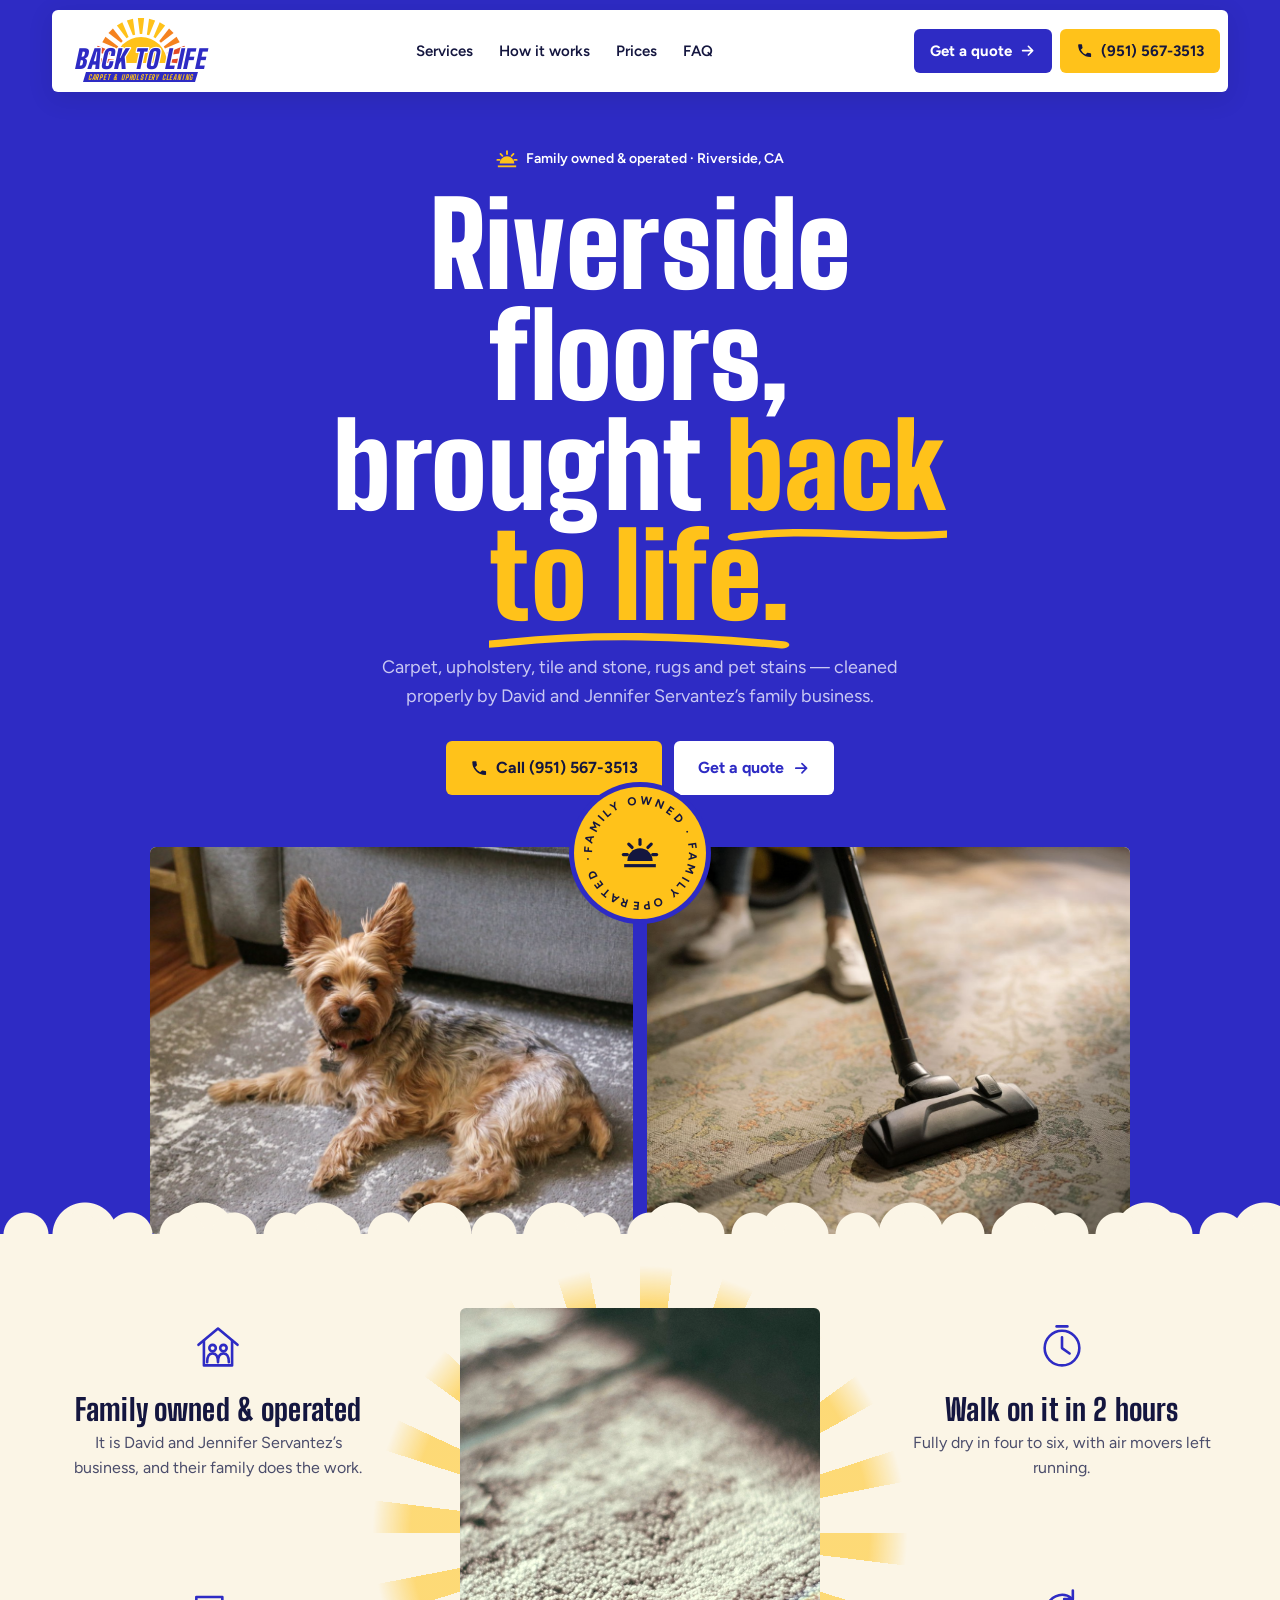
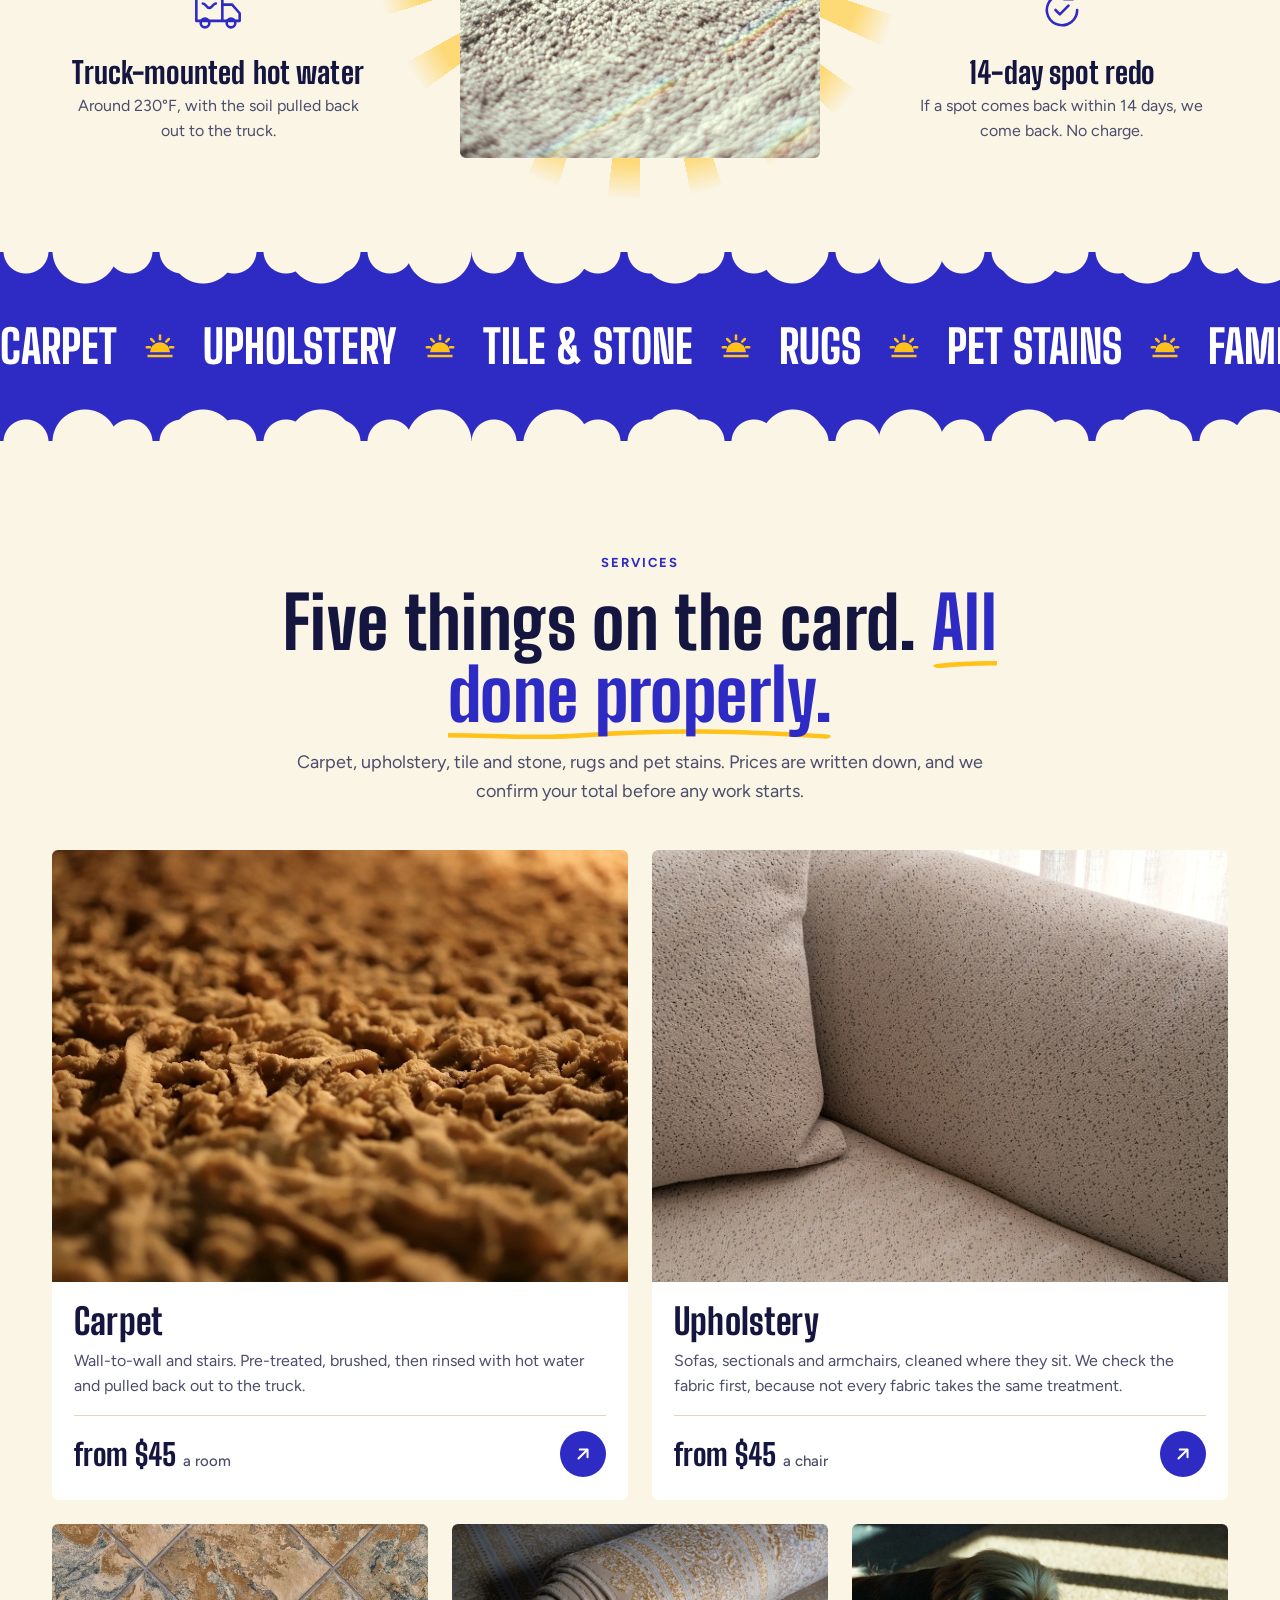
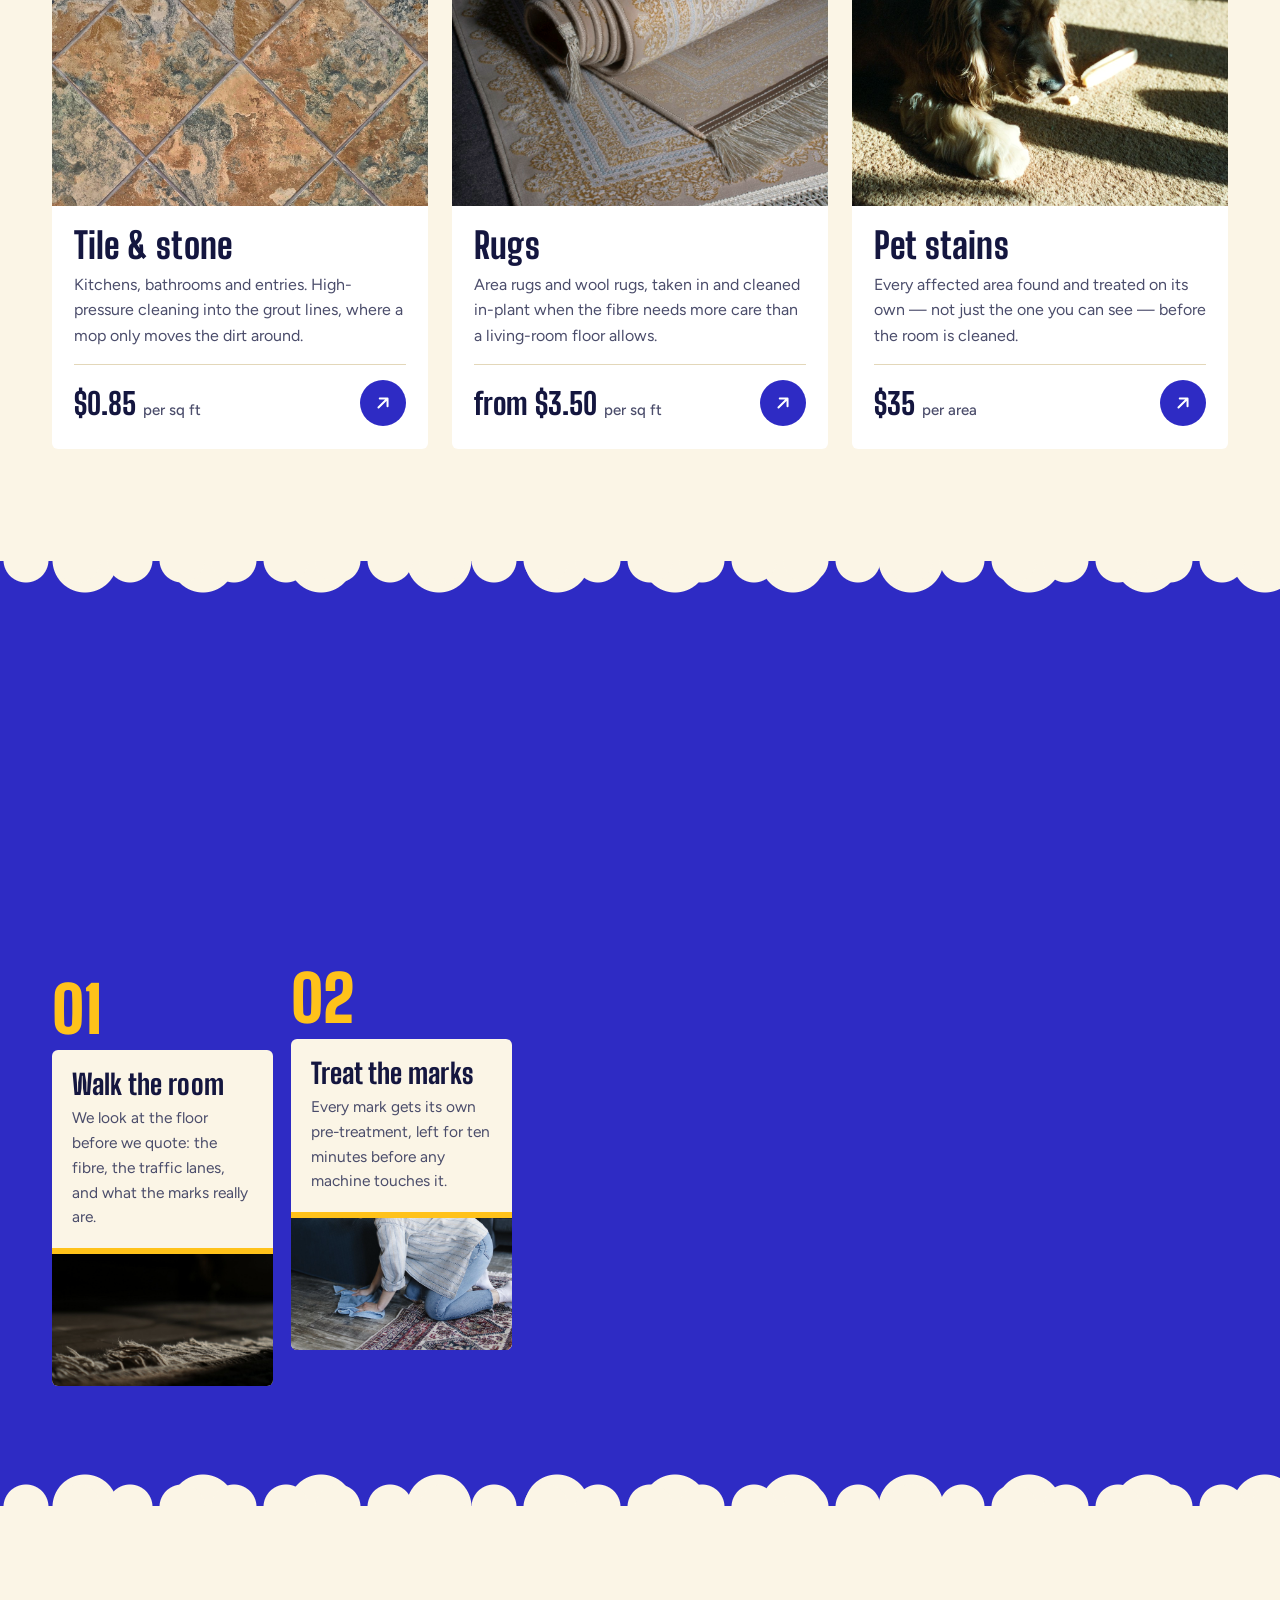
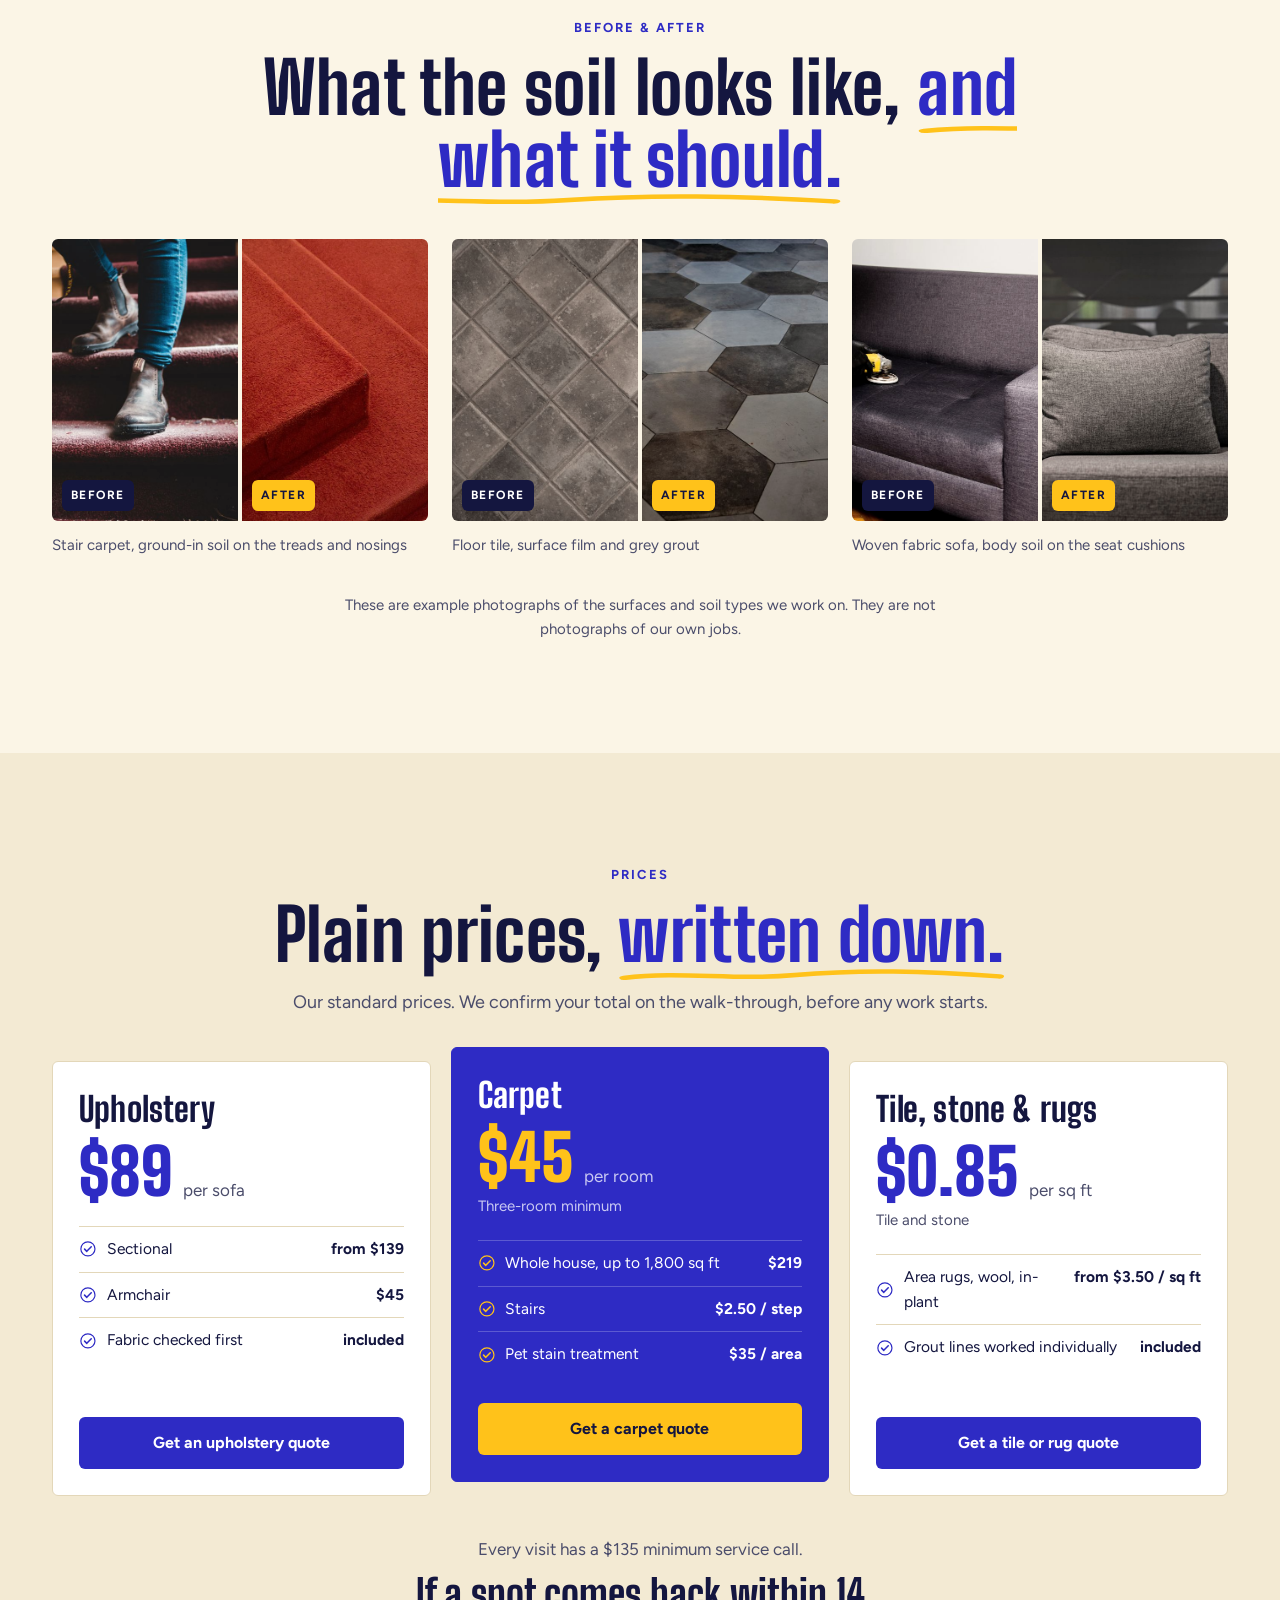
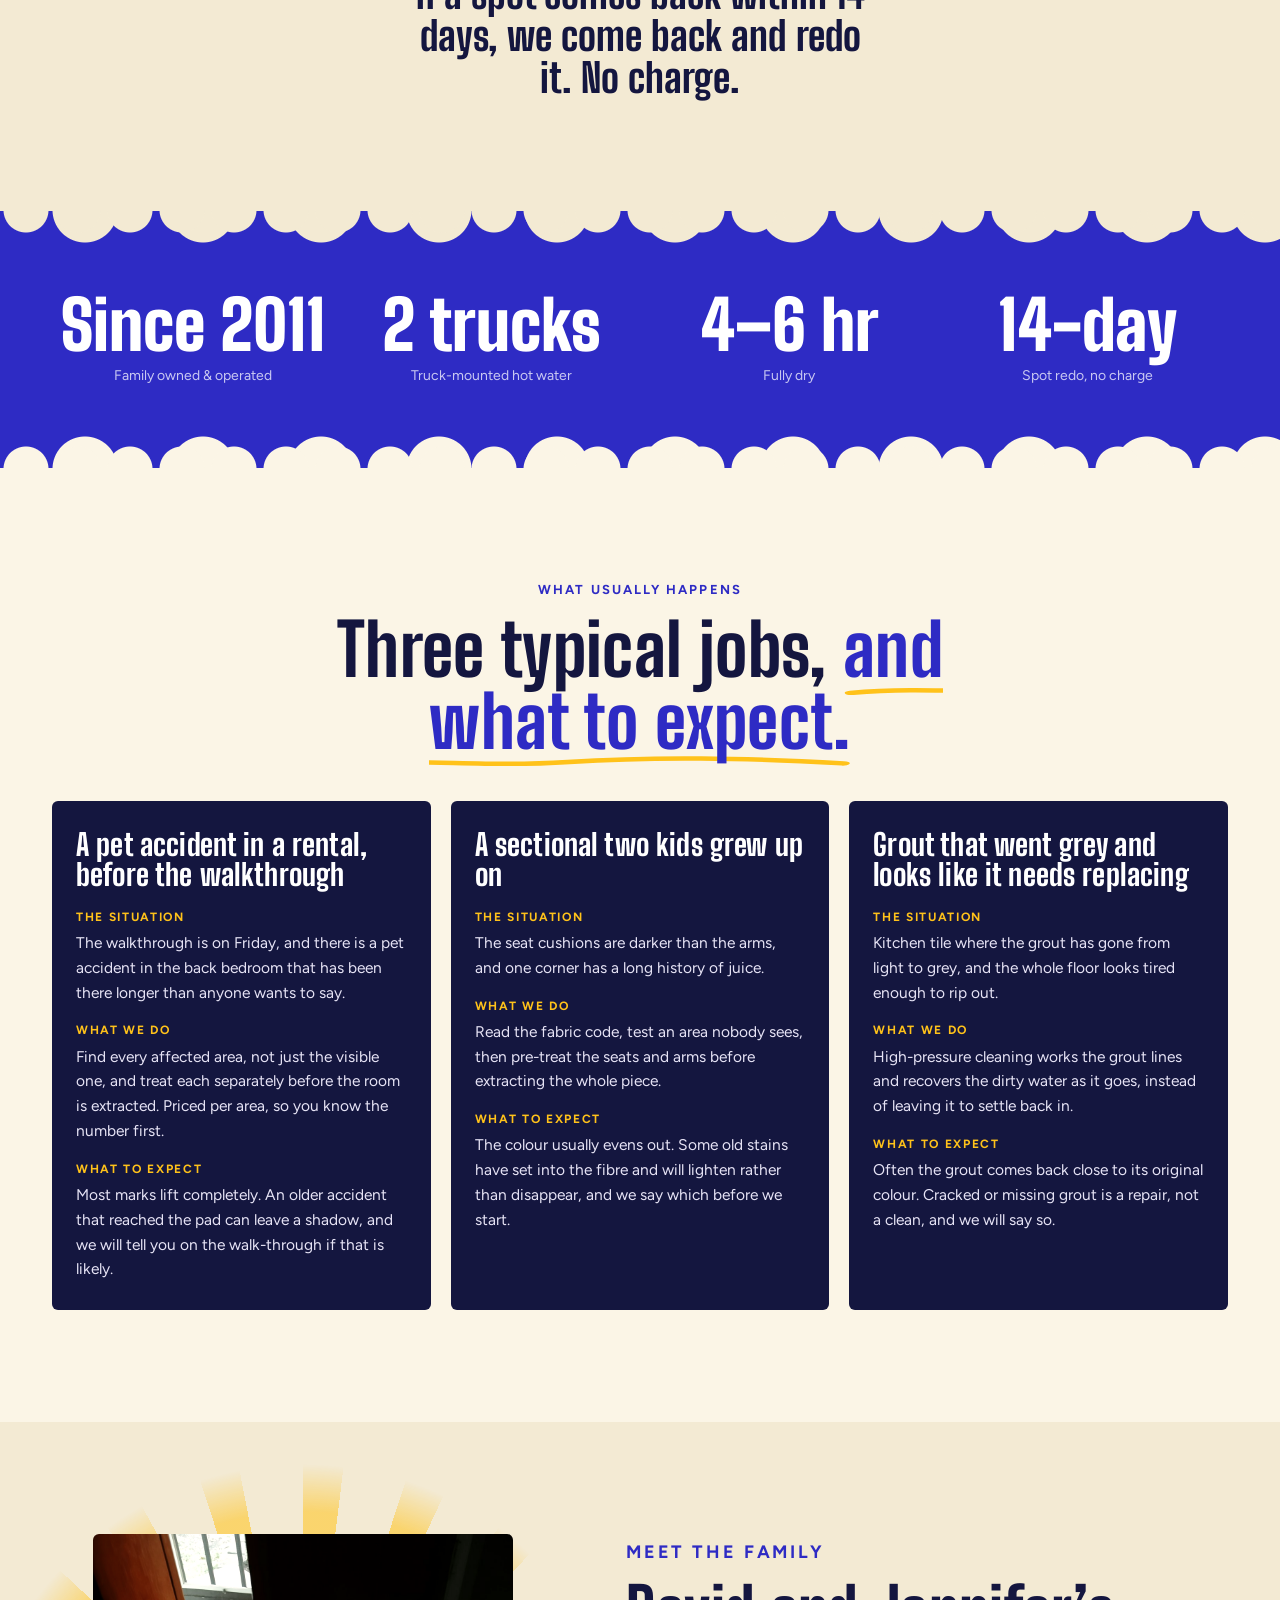
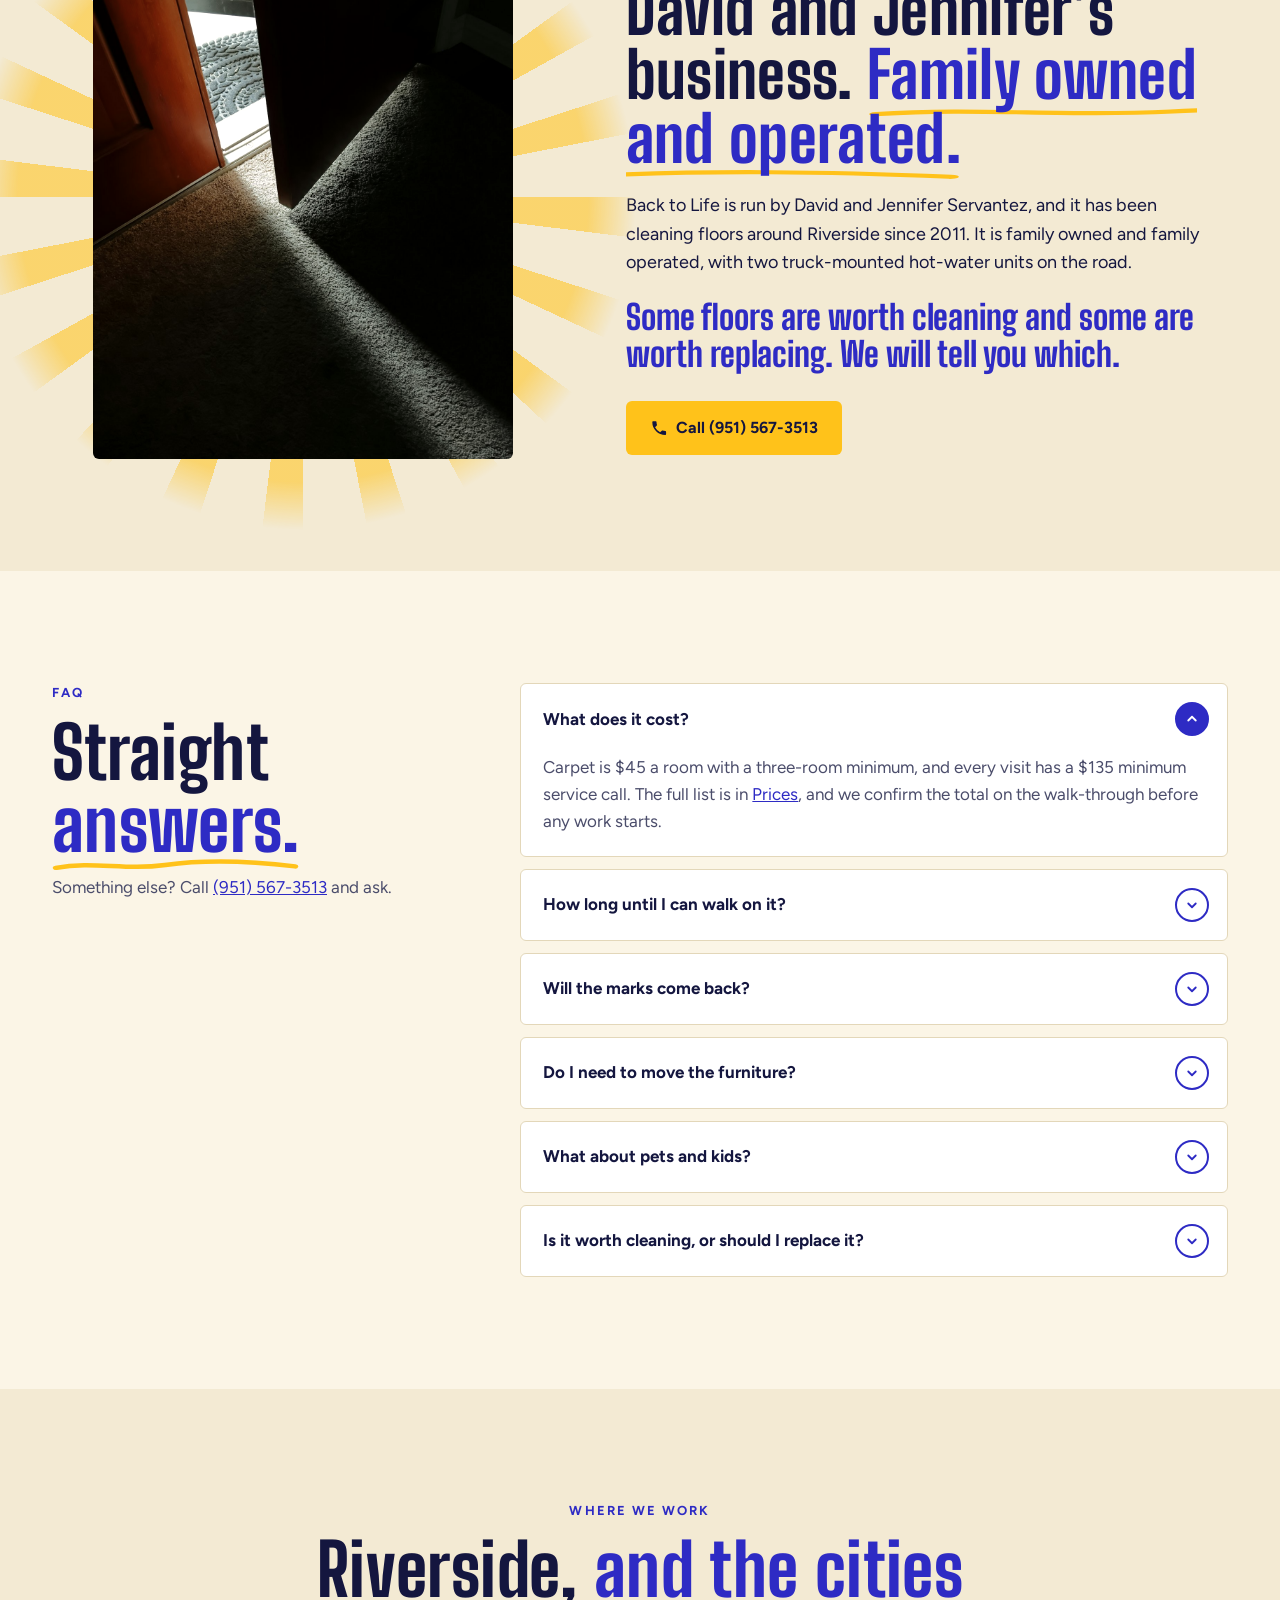
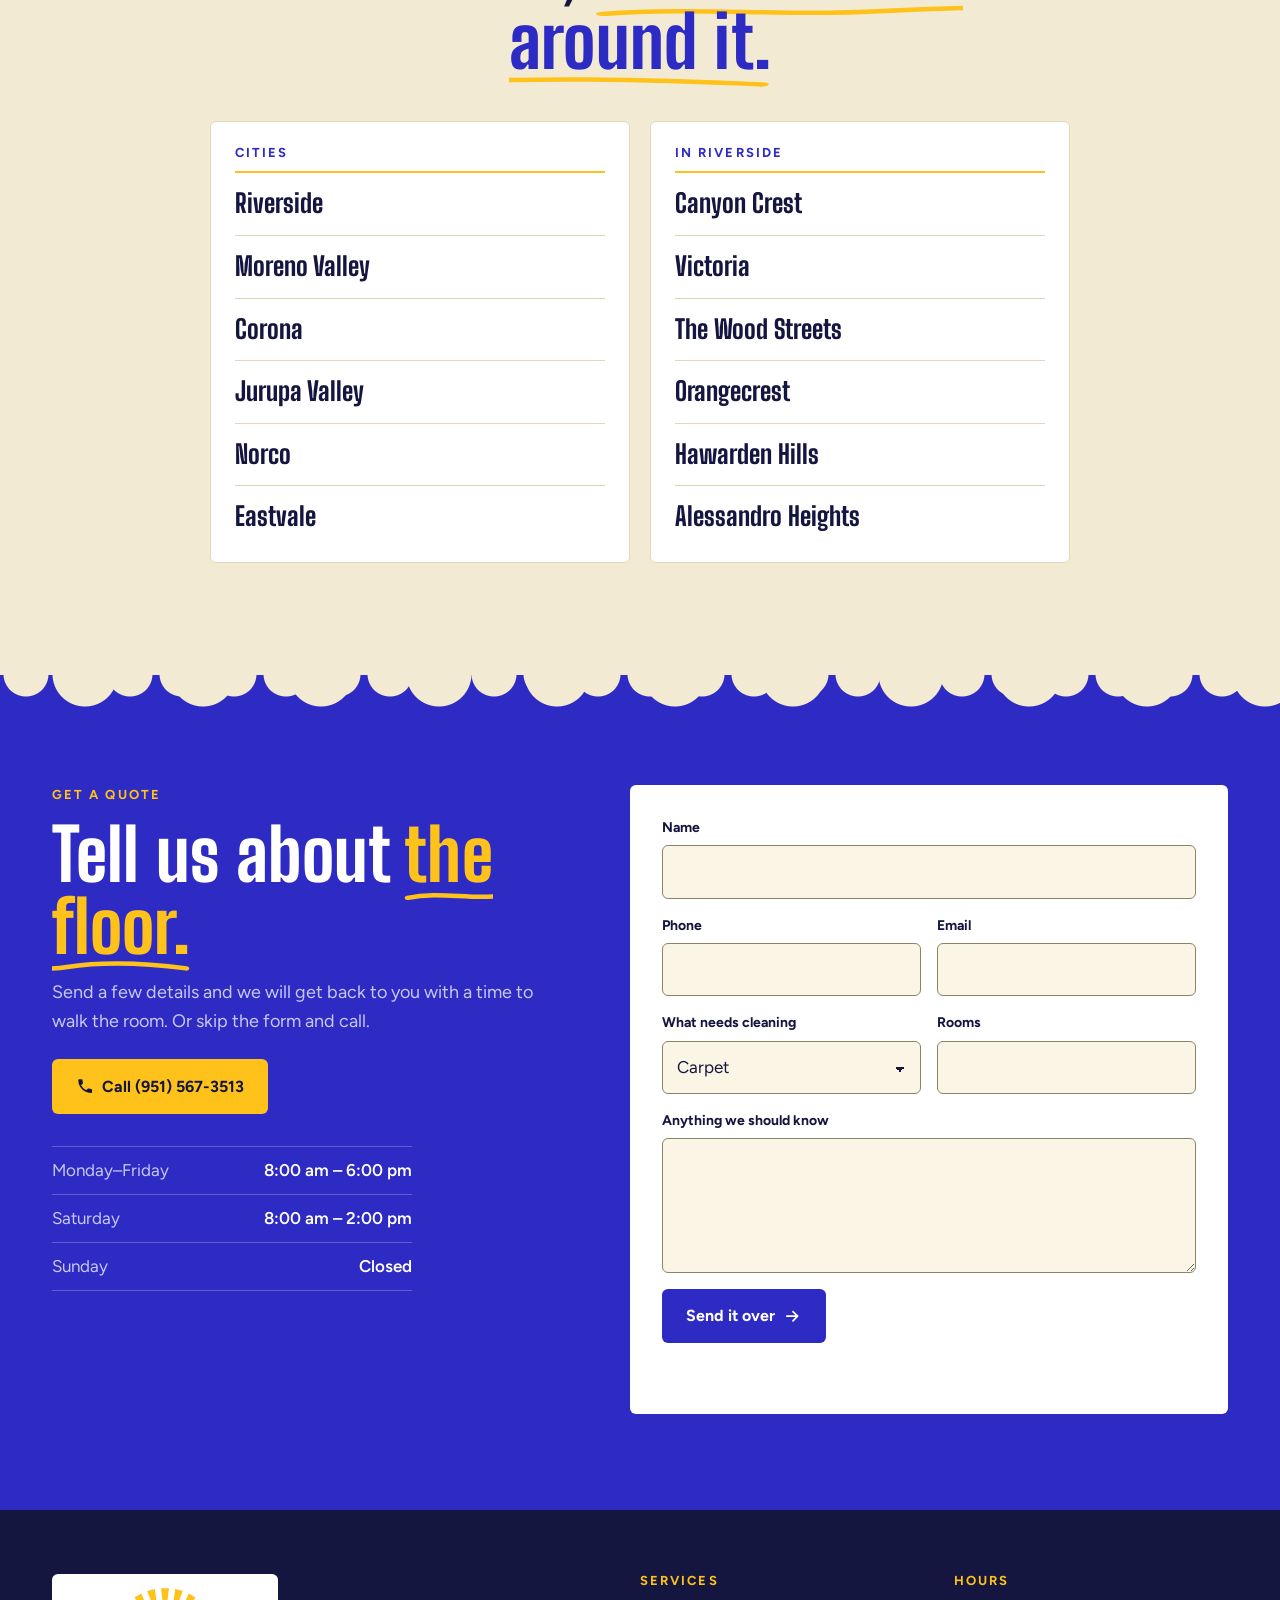
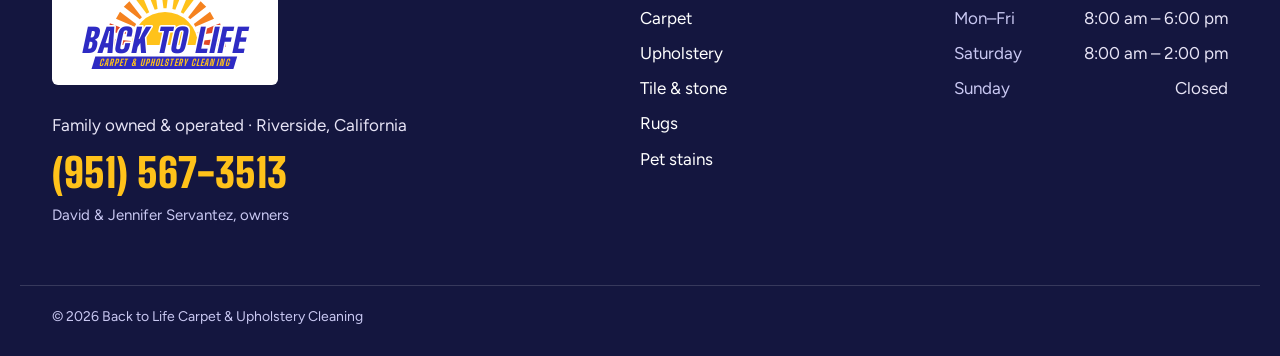
==== commit 143fff00: "Preview v3: rebrand from business card (site files only) Co-Authored-By: Claude Opus 5.5 <noreply@an" ====
--- a/index.html
+++ b/index.html
@@ -3,269 +3,393 @@
 <head>
   <meta charset="utf-8">
   <meta name="viewport" content="width=device-width, initial-scale=1">
-  <title>Back to Life Carpet Cleaning · Riverside, California</title>
-  <meta name="description" content="Carpet, upholstery, and tile and stone cleaning in Riverside, California. Truck-mounted hot-water extraction, plain prices, and a 14-day redo.">
+  <title>Back to Life Carpet &amp; Upholstery Cleaning · Riverside, CA</title>
+  <meta name="description" content="Family owned and operated carpet, upholstery, tile and stone, rug and pet stain cleaning in Riverside, California. Call (951) 567-3513.">
   <meta name="robots" content="noindex, nofollow">
-  <!-- Spec mockup for a prospect. Not launched. Facts on this page are illustrative — see HANDOFF-FOR-JOHN.md §0. -->
+  <!-- Spec mockup for a prospect. Not launched. Many details are illustrative — see HANDOFF-FOR-JOHN.md §0. -->
   <link rel="preconnect" href="https://fonts.googleapis.com">
   <link rel="preconnect" href="https://fonts.gstatic.com" crossorigin>
-  <link href="https://fonts.googleapis.com/css2?family=Figtree:wght@400;500;600&family=Instrument+Serif:ital@0;1&display=swap" rel="stylesheet">
+  <link href="https://fonts.googleapis.com/css2?family=Big+Shoulders+Display:wght@700;800;900&family=Figtree:wght@400;500;600;700&display=swap" rel="stylesheet">
   <link rel="stylesheet" href="styles.css">
   <script>document.documentElement.classList.add('js');</script>
 </head>
 <body>
+  <!-- ============ SVG sprite: logo + icons ============ -->
+  <svg width="0" height="0" style="position:absolute" aria-hidden="true" focusable="false">
+    <!-- Logo: approximation drawn from their business card. NOT their file — swap for originals. -->
+    <symbol id="logo" viewBox="0 0 300 132">
+      <polygon fill="#E24A28" points="96.1,88.4 54.3,93.0 54.3,79.0 96.1,83.6"/>
+      <polygon fill="#E24A28" points="97.3,74.3 59.6,68.8 63.1,55.7 98.5,69.7"/>
+      <polygon fill="#F5821F" points="102.1,61.1 72.6,48.6 78.9,37.7 104.5,57.0"/>
+      <polygon fill="#F5821F" points="110.2,49.5 84.9,29.8 93.8,20.9 113.5,46.2"/>
+      <polygon fill="#FFC21A" points="121.0,40.5 101.7,14.9 112.6,8.6 125.1,38.1"/>
+      <polygon fill="#FFC21A" points="133.7,34.5 121.7,4.8 133.9,1.5 138.3,33.3"/>
+      <polygon fill="#FFC21A" points="147.6,32.1 143.7,0.2 156.3,0.2 152.4,32.1"/>
+      <polygon fill="#FFC21A" points="161.7,33.3 166.1,1.5 178.3,4.8 166.3,34.5"/>
+      <polygon fill="#FFC21A" points="174.9,38.1 187.4,8.6 198.3,14.9 179.0,40.5"/>
+      <polygon fill="#F5821F" points="186.5,46.2 206.2,20.9 215.1,29.8 189.8,49.5"/>
+      <polygon fill="#F5821F" points="195.5,57.0 221.1,37.7 227.4,48.6 197.9,61.1"/>
+      <polygon fill="#E24A28" points="201.5,69.7 236.9,55.7 240.4,68.8 202.7,74.3"/>
+      <polygon fill="#E24A28" points="203.9,83.6 245.7,79.0 245.7,93.0 203.9,88.4"/>
+      <path fill="#FFC21A" d="M98 90 A52 52 0 0 1 202 90 Z"/>
+      <g transform="skewX(-12) translate(19 0)">
+        <text x="150" y="102" text-anchor="middle" font-family="'Big Shoulders Display', 'Arial Narrow', sans-serif" font-weight="900" font-size="52" letter-spacing="1"
+              fill="#2E2BC4" stroke="#FFFFFF" stroke-width="5" stroke-linejoin="round" paint-order="stroke">BACK TO LIFE</text>
+      </g>
+      <path fill="#2E2BC4" d="M40 108 L264 108 L258 128 L34 128 Z"/>
+      <text x="149" y="123" text-anchor="middle" font-family="'Big Shoulders Display', 'Arial Narrow', sans-serif" font-weight="800" font-size="14.5" letter-spacing="1.6" fill="#FFC21A" font-style="italic">CARPET &amp; UPHOLSTERY CLEANING</text>
+    </symbol>
+    <symbol id="i-sun" viewBox="0 0 24 24"><path fill="currentColor" d="M4 17a8 8 0 0 1 16 0z"/><g stroke="currentColor" stroke-width="2" stroke-linecap="round"><path d="M12 3.5v3"/><path d="M4.9 6.4l2.1 2.1"/><path d="M19.1 6.4 17 8.5"/><path d="M1.5 13h2.5"/><path d="M20 13h2.5"/></g><path fill="currentColor" d="M2 19h20v2H2z"/></symbol>
+    <symbol id="i-phone" viewBox="0 0 24 24"><path fill="currentColor" d="M6.6 10.8a15.2 15.2 0 0 0 6.6 6.6l2.2-2.2c.3-.3.7-.4 1-.2 1.1.4 2.3.6 3.6.6.6 0 1 .4 1 1V20c0 .6-.4 1-1 1A17 17 0 0 1 3 4c0-.6.4-1 1-1h3.5c.6 0 1 .4 1 1 0 1.3.2 2.5.6 3.6.1.3 0 .7-.2 1z"/></symbol>
+    <symbol id="i-arrow" viewBox="0 0 24 24"><path fill="none" stroke="currentColor" stroke-width="2.2" stroke-linecap="round" stroke-linejoin="round" d="M5 12h14M13 6l6 6-6 6"/></symbol>
+    <symbol id="i-check" viewBox="0 0 24 24"><circle cx="12" cy="12" r="9.5" fill="none" stroke="currentColor" stroke-width="1.6"/><path fill="none" stroke="currentColor" stroke-width="2" stroke-linecap="round" stroke-linejoin="round" d="M7.5 12.3l3 3 6-6.3"/></symbol>
+    <symbol id="i-chev" viewBox="0 0 24 24"><path fill="none" stroke="currentColor" stroke-width="2.4" stroke-linecap="round" stroke-linejoin="round" d="M7 10l5 5 5-5"/></symbol>
+    <symbol id="i-home" viewBox="0 0 48 48"><g fill="none" stroke="currentColor" stroke-width="2.4" stroke-linecap="round" stroke-linejoin="round"><path d="M6 22 24 7l18 15"/><path d="M11 18v23h26V18"/><circle cx="19" cy="25" r="3"/><circle cx="29" cy="25" r="3"/><path d="M14 38c0-5 2-8 5-8s5 3 5 8M24 38c0-5 2-8 5-8s5 3 5 8"/></g></symbol>
+    <symbol id="i-truck" viewBox="0 0 48 48"><g fill="none" stroke="currentColor" stroke-width="2.4" stroke-linecap="round" stroke-linejoin="round"><path d="M4 12h24v22H4z"/><path d="M28 19h9l7 8v7H28"/><circle cx="12" cy="36" r="4"/><circle cx="36" cy="36" r="4"/><path d="M10 18c3 0 3 4 6 4s3-4 6-4"/></g></symbol>
+    <symbol id="i-clock" viewBox="0 0 48 48"><g fill="none" stroke="currentColor" stroke-width="2.4" stroke-linecap="round" stroke-linejoin="round"><circle cx="24" cy="25" r="16"/><path d="M24 15v10l7 5"/><path d="M19 5h10"/></g></symbol>
+    <symbol id="i-redo" viewBox="0 0 48 48"><g fill="none" stroke="currentColor" stroke-width="2.4" stroke-linecap="round" stroke-linejoin="round"><path d="M38 24a14 14 0 1 1-5-10.7"/><path d="M34 6v8h-8"/><path d="M18 24l4 4 8-8"/></g></symbol>
+  </svg>
+
   <a class="skip-link" href="#main">Skip to content</a>
 
-  <!-- ============ 1. HEADER ============ -->
+  <!-- ============ HEADER — floating white bar ============ -->
   <header class="site-header">
-    <div class="wrap header-inner">
-      <a class="wordmark" href="#top" aria-label="Back to Life Carpet Cleaning, back to top">
-        <span class="wordmark-name">Back to Life</span>
-        <span class="wordmark-trade">Carpet Cleaning</span>
-      </a>
-      <nav class="site-nav" aria-label="Main">
-        <ul>
-          <li><a href="#services">What we clean</a></li>
-          <li><a href="#the-pass">How it works</a></li>
-          <li><a href="#contact">Get a look at it</a></li>
-        </ul>
-      </nav>
-      <a class="btn btn-header" href="#contact" data-call>Call Back to Life</a>
+    <div class="wrap">
+      <div class="header-bar">
+        <a class="brand" href="#top" aria-label="Back to Life Carpet and Upholstery Cleaning, back to top">
+          <svg class="logo" viewBox="0 0 300 132" aria-hidden="true"><use href="#logo"/></svg>
+        </a>
+        <nav class="site-nav" aria-label="Main">
+          <ul>
+            <li><a href="#services">Services</a></li>
+            <li><a href="#how">How it works</a></li>
+            <li><a href="#prices">Prices</a></li>
+            <li><a href="#faq">FAQ</a></li>
+          </ul>
+        </nav>
+        <div class="header-actions">
+          <a class="btn btn-blue btn-sm header-quote" href="#contact">Get a quote <svg class="ico" aria-hidden="true"><use href="#i-arrow"/></svg></a>
+          <a class="btn btn-yellow btn-sm" href="tel:+19515673513"><svg class="ico" aria-hidden="true"><use href="#i-phone"/></svg><span class="hide-sm">(951) 567-3513</span><span class="show-sm">Call</span></a>
+        </div>
+      </div>
     </div>
   </header>
 
   <main id="main">
 
-    <!-- ============ 2. HERO ============ -->
-    <section class="hero" id="top" aria-labelledby="hero-title">
-      <!-- PLACEHOLDER stock photo (Pexels 7179501) — swap for their own -->
-      <img class="hero-img" src="assets/PLACEHOLDER-hero.jpg" width="2000" height="1333"
-           alt="Afternoon sun falling in a hard line across grey cut-pile carpet, seen from floor level" fetchpriority="high">
-      <div class="hero-scrim" aria-hidden="true"></div>
+    <!-- ============ HERO ============ -->
+    <section class="hero band-blue" id="top" aria-labelledby="hero-title">
       <div class="wrap hero-inner">
-        <p class="eyebrow eyebrow-sand">Riverside, California</p>
-        <h1 id="hero-title">The carpet is probably not finished.</h1>
-        <p class="hero-lede">Carpet, upholstery, and tile and stone — cleaned properly, by people who will tell you honestly whether it is worth doing.</p>
-        <a class="btn" href="#contact">Get a look at it</a>
-      </div>
-    </section>
-
-    <!-- ============ STAT BAND — operational figures only ============ -->
-    <section class="stats" aria-label="The business in four figures">
-      <dl class="wrap stat-grid">
-        <div class="stat reveal">
-          <dt>Same family, second generation</dt>
-          <dd>Since 2011</dd>
-        </div>
-        <div class="stat reveal">
-          <dt>Truck-mounted hot-water extraction</dt>
-          <dd>2 trucks</dd>
-        </div>
-        <div class="stat reveal">
-          <dt>Fully dry, with air movers running</dt>
-          <dd>4–6 hr dry</dd>
-        </div>
-        <div class="stat reveal">
-          <dt>If a spot comes back, so do we</dt>
-          <dd>14-day redo</dd>
-        </div>
-      </dl>
-    </section>
-
-    <!-- ============ 3. WHAT WE CLEAN ============ -->
-    <section class="section band-deep" id="services" aria-labelledby="services-title">
+        <p class="kicker reveal"><svg class="ico" aria-hidden="true"><use href="#i-sun"/></svg> Family owned &amp; operated · Riverside, CA</p>
+        <h1 id="hero-title" class="reveal">Riverside floors, brought <span class="hl">back to life.</span></h1>
+        <p class="hero-lede reveal">Carpet, upholstery, tile and stone, rugs and pet stains — cleaned properly by David and Jennifer Servantez’s family business.</p>
+        <div class="hero-ctas reveal">
+          <a class="btn btn-yellow" href="tel:+19515673513"><svg class="ico" aria-hidden="true"><use href="#i-phone"/></svg> Call (951) 567-3513</a>
+          <a class="btn btn-white" href="#contact">Get a quote <svg class="ico" aria-hidden="true"><use href="#i-arrow"/></svg></a>
+        </div>
+
+        <div class="hero-media">
+          <figure class="frame hero-card">
+            <!-- PLACEHOLDER stock (Unsplash) -->
+            <img src="assets/PLACEHOLDER-hero-rug.jpg" width="1200" height="800" fetchpriority="high"
+                 alt="A small terrier lying on a grey area rug beside a fabric sofa">
+          </figure>
+          <figure class="frame hero-card">
+            <!-- PLACEHOLDER stock (Pexels 4107284) -->
+            <img src="assets/PLACEHOLDER-pass-03.jpg" width="1400" height="1050"
+                 alt="A cleaning wand mid-pass across a patterned carpet in a sunlit room">
+          </figure>
+          <div class="stamp" aria-hidden="true">
+            <svg viewBox="0 0 120 120" class="stamp-ring">
+              <defs><path id="stamp-path" d="M60 60 m-44 0 a44 44 0 1 1 88 0 a44 44 0 1 1 -88 0"/></defs>
+              <text><textPath href="#stamp-path" startOffset="0" textLength="272" lengthAdjust="spacing">FAMILY OWNED · FAMILY OPERATED ·</textPath></text>
+            </svg>
+            <svg class="stamp-sun" viewBox="0 0 24 24"><use href="#i-sun"/></svg>
+          </div>
+        </div>
+      </div>
+      <div class="edge edge-bottom" style="--edge: var(--cream)" aria-hidden="true"></div>
+    </section>
+
+    <!-- ============ FEATURES ============ -->
+    <section class="features band-cream" aria-label="Why Back to Life">
+      <div class="wrap features-grid">
+        <div class="feature reveal">
+          <svg class="feature-ico" aria-hidden="true"><use href="#i-home"/></svg>
+          <h2>Family owned &amp; operated</h2>
+          <p>It is David and Jennifer Servantez’s business, and their family does the work.</p>
+        </div>
+        <div class="feature reveal">
+          <svg class="feature-ico" aria-hidden="true"><use href="#i-truck"/></svg>
+          <h2>Truck-mounted hot water</h2>
+          <p>Around 230°F, with the soil pulled back out to the truck.</p>
+        </div>
+        <figure class="features-media reveal">
+          <div class="sun-disc" aria-hidden="true"></div>
+          <div class="frame">
+            <img src="assets/PLACEHOLDER-hero.jpg" width="2000" height="1333" loading="lazy"
+                 alt="Afternoon sun falling in a hard line across grey cut-pile carpet">
+          </div>
+        </figure>
+        <div class="feature reveal">
+          <svg class="feature-ico" aria-hidden="true"><use href="#i-clock"/></svg>
+          <h2>Walk on it in 2 hours</h2>
+          <p>Fully dry in four to six, with air movers left running.</p>
+        </div>
+        <div class="feature reveal">
+          <svg class="feature-ico" aria-hidden="true"><use href="#i-redo"/></svg>
+          <h2>14-day spot redo</h2>
+          <p>If a spot comes back within 14 days, we come back. No charge.</p>
+        </div>
+      </div>
+    </section>
+
+    <!-- ============ MARQUEE — real services only ============ -->
+    <section class="marquee band-blue" aria-label="Services">
+      <div class="edge edge-top" style="--edge: var(--cream)" aria-hidden="true"></div>
+      <ul class="visually-hidden">
+        <li>Carpet</li><li>Upholstery</li><li>Tile and stone</li><li>Rugs</li><li>Pet stains</li>
+      </ul>
+      <div class="marquee-track" aria-hidden="true">
+        <div class="marquee-group">
+          <span>Carpet</span><svg class="ico"><use href="#i-sun"/></svg>
+          <span>Upholstery</span><svg class="ico"><use href="#i-sun"/></svg>
+          <span>Tile &amp; Stone</span><svg class="ico"><use href="#i-sun"/></svg>
+          <span>Rugs</span><svg class="ico"><use href="#i-sun"/></svg>
+          <span>Pet Stains</span><svg class="ico"><use href="#i-sun"/></svg>
+          <span>Family Owned</span><svg class="ico"><use href="#i-sun"/></svg>
+        </div>
+        <div class="marquee-group">
+          <span>Carpet</span><svg class="ico"><use href="#i-sun"/></svg>
+          <span>Upholstery</span><svg class="ico"><use href="#i-sun"/></svg>
+          <span>Tile &amp; Stone</span><svg class="ico"><use href="#i-sun"/></svg>
+          <span>Rugs</span><svg class="ico"><use href="#i-sun"/></svg>
+          <span>Pet Stains</span><svg class="ico"><use href="#i-sun"/></svg>
+          <span>Family Owned</span><svg class="ico"><use href="#i-sun"/></svg>
+        </div>
+      </div>
+      <div class="edge edge-bottom" style="--edge: var(--cream)" aria-hidden="true"></div>
+    </section>
+
+    <!-- ============ SERVICES — the five on the card ============ -->
+    <section class="section band-cream" id="services" aria-labelledby="services-title">
+      <div class="wrap">
+        <header class="section-head center reveal">
+          <p class="eyebrow">Services</p>
+          <h2 id="services-title">Five things on the card. <span class="hl">All done properly.</span></h2>
+          <p class="section-lede">Carpet, upholstery, tile and stone, rugs and pet stains. Prices are written down, and we confirm your total before any work starts.</p>
+        </header>
+
+        <div class="service-grid">
+          <article class="service service-lg reveal">
+            <div class="frame frame-43"><img src="assets/PLACEHOLDER-service-carpet.jpg" width="1200" height="800" loading="lazy" alt="Close-up of dense tan carpet pile, shallow focus"></div>
+            <div class="service-body">
+              <h3>Carpet</h3>
+              <p>Wall-to-wall and stairs. Pre-treated, brushed, then rinsed with hot water and pulled back out to the truck.</p>
+              <div class="service-foot"><span class="price">from $45 <small>a room</small></span><a class="round-btn" href="#prices" aria-label="Carpet prices"><svg aria-hidden="true"><use href="#i-arrow"/></svg></a></div>
+            </div>
+          </article>
+
+          <article class="service service-lg reveal">
+            <div class="frame frame-43"><img src="assets/PLACEHOLDER-service-upholstery.jpg" width="1200" height="1800" loading="lazy" alt="The arm and seat of a textured oatmeal fabric sofa in soft window light"></div>
+            <div class="service-body">
+              <h3>Upholstery</h3>
+              <p>Sofas, sectionals and armchairs, cleaned where they sit. We check the fabric first, because not every fabric takes the same treatment.</p>
+              <div class="service-foot"><span class="price">from $45 <small>a chair</small></span><a class="round-btn" href="#prices" aria-label="Upholstery prices"><svg aria-hidden="true"><use href="#i-arrow"/></svg></a></div>
+            </div>
+          </article>
+
+          <article class="service reveal">
+            <div class="frame frame-43"><img src="assets/PLACEHOLDER-service-tile.jpg" width="1200" height="1200" loading="lazy" alt="Warm-toned stone-look floor tile laid on the diagonal, grout lines visible"></div>
+            <div class="service-body">
+              <h3>Tile &amp; stone</h3>
+              <p>Kitchens, bathrooms and entries. High-pressure cleaning into the grout lines, where a mop only moves the dirt around.</p>
+              <div class="service-foot"><span class="price">$0.85 <small>per sq ft</small></span><a class="round-btn" href="#prices" aria-label="Tile and stone prices"><svg aria-hidden="true"><use href="#i-arrow"/></svg></a></div>
+            </div>
+          </article>
+
+          <article class="service reveal">
+            <div class="frame frame-43"><img src="assets/PLACEHOLDER-service-rugs.jpg" width="1200" height="1800" loading="lazy" alt="A patterned area rug rolled up on top of another rug"></div>
+            <div class="service-body">
+              <h3>Rugs</h3>
+              <p>Area rugs and wool rugs, taken in and cleaned in-plant when the fibre needs more care than a living-room floor allows.</p>
+              <div class="service-foot"><span class="price">from $3.50 <small>per sq ft</small></span><a class="round-btn" href="#prices" aria-label="Rug prices"><svg aria-hidden="true"><use href="#i-arrow"/></svg></a></div>
+            </div>
+          </article>
+
+          <article class="service reveal">
+            <div class="frame frame-43"><img src="assets/PLACEHOLDER-service-pet.jpg" width="1200" height="796" loading="lazy" alt="A spaniel resting on a light carpet in bands of sunlight"></div>
+            <div class="service-body">
+              <h3>Pet stains</h3>
+              <p>Every affected area found and treated on its own — not just the one you can see — before the room is cleaned.</p>
+              <div class="service-foot"><span class="price">$35 <small>per area</small></span><a class="round-btn" href="#prices" aria-label="Pet stain prices"><svg aria-hidden="true"><use href="#i-arrow"/></svg></a></div>
+            </div>
+          </article>
+        </div>
+      </div>
+    </section>
+
+    <!-- ============ HOW IT WORKS — five staggered step cards ============ -->
+    <section class="how band-blue" id="how" aria-labelledby="how-title">
+      <div class="edge edge-top" style="--edge: var(--cream)" aria-hidden="true"></div>
       <div class="wrap">
         <header class="section-head reveal">
-          <p class="eyebrow">What we clean</p>
-          <h2 id="services-title">Three things, done properly.</h2>
-          <p class="section-lede">Carpet, upholstery, and tile and stone. That is the whole list. We would rather do three things properly than a long list of things adequately.</p>
+          <p class="eyebrow eyebrow-light">How it works</p>
+          <h2 id="how-title">Five passes, <span class="hl">start to finish.</span></h2>
+          <p class="section-lede">What actually happens in your house, in order. Nothing skipped to save time.</p>
         </header>
 
-        <div class="service-grid">
-          <article class="service reveal">
-            <figure class="frame frame-43">
-              <img src="assets/PLACEHOLDER-service-carpet.jpg" width="1200" height="800" loading="lazy"
-                   alt="Close-up of dense tan carpet pile, shallow focus">
-            </figure>
-            <h3>Carpet</h3>
-            <p>Wall-to-wall carpet and stairs, cleaned with truck-mounted hot-water extraction. The soil comes up out of the pile and goes out to the truck.</p>
-            <a class="text-link" href="#the-pass">See how a carpet clean works</a>
-          </article>
-
-          <article class="service reveal">
-            <figure class="frame frame-43">
-              <img src="assets/PLACEHOLDER-service-upholstery.jpg" width="1200" height="1800" loading="lazy"
-                   alt="The arm and seat of a textured oatmeal fabric sofa in soft window light">
-            </figure>
-            <h3>Upholstery</h3>
-            <p>Sofas, sectionals and armchairs, cleaned where they sit. We check the fabric first, because not every fabric takes the same treatment.</p>
-            <a class="text-link" href="#prices">See upholstery prices</a>
-          </article>
-
-          <article class="service reveal">
-            <figure class="frame frame-43">
-              <img src="assets/PLACEHOLDER-service-tile.jpg" width="1200" height="1200" loading="lazy"
-                   alt="Warm-toned stone-look floor tile laid on the diagonal, with grout lines visible">
-            </figure>
-            <h3>Tile and stone</h3>
-            <p>Kitchens, bathrooms and entryways. High-pressure cleaning reaches into the grout lines, where a mop only moves the dirt around.</p>
-            <a class="text-link" href="#prices">See tile and stone prices</a>
-          </article>
-        </div>
-      </div>
-    </section>
-
-    <!-- ============ 4. THE PASS ============ -->
-    <section class="pass" id="the-pass" aria-labelledby="pass-title">
+        <ol class="steps">
+          <li class="step reveal">
+            <span class="step-num" aria-hidden="true">01</span>
+            <div class="step-card">
+              <h3><span class="visually-hidden">Step 1: </span>Walk the room</h3>
+              <p>We look at the floor before we quote: the fibre, the traffic lanes, and what the marks really are.</p>
+              <div class="step-img"><img src="assets/PLACEHOLDER-pass-01.jpg" width="1400" height="933" loading="lazy" alt="A floor-level view across carpet pile in low raking light"></div>
+            </div>
+          </li>
+          <li class="step reveal">
+            <span class="step-num" aria-hidden="true">02</span>
+            <div class="step-card">
+              <h3><span class="visually-hidden">Step 2: </span>Treat the marks</h3>
+              <p>Every mark gets its own pre-treatment, left for ten minutes before any machine touches it.</p>
+              <div class="step-img step-img-low"><img src="assets/PLACEHOLDER-pass-02.jpg" width="1400" height="2100" loading="lazy" alt="Someone on hands and knees working a cloth over one spot at floor level, beside a patterned rug"></div>
+            </div>
+          </li>
+          <li class="step reveal">
+            <span class="step-num" aria-hidden="true">03</span>
+            <div class="step-card">
+              <h3><span class="visually-hidden">Step 3: </span>Pull it out</h3>
+              <p>Brushes loosen the soil, then water at around 230°F rinses it out and back to the truck.</p>
+              <div class="step-img"><img src="assets/PLACEHOLDER-ba-sofa-before.jpg" width="1000" height="667" loading="lazy" alt="A grey fabric sofa seat being worked over with a rotary brush"></div>
+            </div>
+          </li>
+          <li class="step reveal">
+            <span class="step-num" aria-hidden="true">04</span>
+            <div class="step-card">
+              <h3><span class="visually-hidden">Step 4: </span>Set the pile</h3>
+              <p>A grooming rake stands the fibres up, so the carpet dries upright instead of matted flat.</p>
+              <div class="step-img"><img src="assets/PLACEHOLDER-pass-04.jpg" width="1400" height="932" loading="lazy" alt="Carpet pile standing upright and even across the frame"></div>
+            </div>
+          </li>
+          <li class="step reveal">
+            <span class="step-num" aria-hidden="true">05</span>
+            <div class="step-card">
+              <h3><span class="visually-hidden">Step 5: </span>Leave it drying</h3>
+              <p>Air movers stay running. Walk on it in about two hours; fully dry in four to six.</p>
+              <div class="step-img"><img src="assets/PLACEHOLDER-pass-05.jpg" width="1400" height="935" loading="lazy" alt="An empty carpeted room with sun coming through a sliding glass door"></div>
+            </div>
+          </li>
+        </ol>
+      </div>
+      <div class="edge edge-bottom" style="--edge: var(--cream)" aria-hidden="true"></div>
+    </section>
+
+    <!-- ============ BEFORE / AFTER — static splits, honestly labelled ============ -->
+    <section class="section band-cream" id="before-after" aria-labelledby="ba-title">
       <div class="wrap">
-        <header class="section-head pass-head reveal">
-          <p class="eyebrow">How it works</p>
-          <h2 id="pass-title">Five passes over your floor.</h2>
-          <p class="section-lede">This is what actually happens in your house, in order. Nothing here is a trademark. It is the job, done in full.</p>
-        </header>
-      </div>
-
-      <ol class="pass-list">
-        <li class="pass-band">
-          <div class="wrap pass-inner">
-            <figure class="frame frame-32 pass-media">
-              <img src="assets/PLACEHOLDER-pass-01.jpg" width="1400" height="933" loading="lazy"
-                   alt="A floor-level view across carpet pile in low raking light, showing the texture of the fibres">
-            </figure>
-            <div class="pass-copy">
-              <span class="pass-num" aria-hidden="true">01</span>
-              <h3><span class="visually-hidden">Pass 1: </span>Walk the room</h3>
-              <p>Before anything is quoted, we walk the room and look at the floor itself: the fibre, the traffic lanes, and what the marks actually are. A coffee spill and a pet accident need different treatment, and the price should reflect the floor you have.</p>
-            </div>
-          </div>
-        </li>
-
-        <li class="pass-band">
-          <div class="wrap pass-inner">
-            <figure class="frame frame-32 pass-media">
-              <img src="assets/PLACEHOLDER-pass-02.jpg" width="1400" height="2100" loading="lazy"
-                   alt="Someone on hands and knees working a cloth over one spot at floor level, beside a patterned rug">
-            </figure>
-            <div class="pass-copy">
-              <span class="pass-num" aria-hidden="true">02</span>
-              <h3><span class="visually-hidden">Pass 2: </span>Treat the marks</h3>
-              <p>Every mark gets its own pre-treatment, which then sits for ten minutes before anything mechanical touches the carpet. This is the step that gets skipped when a job is rushed, and it is most of the difference.</p>
-            </div>
-          </div>
-        </li>
-
-        <li class="pass-band">
-          <div class="wrap pass-inner">
-            <figure class="frame frame-32 pass-media">
-              <img src="assets/PLACEHOLDER-pass-03.jpg" width="1400" height="1050" loading="lazy"
-                   alt="A cleaning wand mid-pass across a patterned carpet in a sunlit room">
-            </figure>
-            <div class="pass-copy">
-              <span class="pass-num" aria-hidden="true">03</span>
-              <h3><span class="visually-hidden">Pass 3: </span>Pull it out</h3>
-              <p>Counter-rotating brushes loosen the soil, then water at around 230°F flushes it out and pulls it straight back to the truck. The dirt leaves the house rather than being pushed deeper into the backing.</p>
-            </div>
-          </div>
-        </li>
-
-        <li class="pass-band">
-          <div class="wrap pass-inner">
-            <figure class="frame frame-32 pass-media">
-              <img src="assets/PLACEHOLDER-pass-04.jpg" width="1400" height="932" loading="lazy"
-                   alt="Carpet pile standing upright and even across the frame">
-            </figure>
-            <div class="pass-copy">
-              <span class="pass-num" aria-hidden="true">04</span>
-              <h3><span class="visually-hidden">Pass 4: </span>Set the pile</h3>
-              <p>Before we pack up, the carpet is set with a grooming rake so the fibres dry standing up instead of matted flat. It is a small step that decides how the room looks next week.</p>
-            </div>
-          </div>
-        </li>
-
-        <li class="pass-band">
-          <div class="wrap pass-inner">
-            <figure class="frame frame-32 pass-media">
-              <img src="assets/PLACEHOLDER-pass-05.jpg" width="1400" height="935" loading="lazy"
-                   alt="An empty carpeted room with sun coming through a sliding glass door onto the floor">
-            </figure>
-            <div class="pass-copy">
-              <span class="pass-num" aria-hidden="true">05</span>
-              <h3><span class="visually-hidden">Pass 5: </span>Leave it drying</h3>
-              <p>Air movers stay running while it dries. You can walk on it in about two hours, and it is fully dry in four to six.</p>
-            </div>
-          </div>
-        </li>
-      </ol>
-    </section>
-
-    <!-- ============ BEFORE / AFTER — static hard splits, no slider ============ -->
-    <section class="section band-bone" id="before-after" aria-labelledby="ba-title">
-      <div class="wrap">
-        <header class="section-head reveal">
-          <p class="eyebrow">Before and after</p>
-          <h2 id="ba-title">What the soil looks like, and what it should.</h2>
+        <header class="section-head center reveal">
+          <p class="eyebrow">Before &amp; after</p>
+          <h2 id="ba-title">What the soil looks like, <span class="hl">and what it should.</span></h2>
         </header>
 
         <div class="ba-grid">
           <figure class="ba reveal">
             <div class="ba-pair">
-              <div class="ba-half">
-                <img src="assets/PLACEHOLDER-ba-stairs-before.jpg" width="1000" height="667" loading="lazy"
-                     alt="Worn red stair carpet with grit and fibre ground into the treads">
-                <span class="ba-label">Before</span>
-              </div>
-              <div class="ba-half">
-                <img src="assets/PLACEHOLDER-ba-stairs-after.jpg" width="1000" height="645" loading="lazy"
-                     alt="Clean red stair carpet with crisp, even pile on the nosings">
-                <span class="ba-label">After</span>
-              </div>
+              <div class="ba-half"><img src="assets/PLACEHOLDER-ba-stairs-before.jpg" width="1000" height="667" loading="lazy" alt="Worn red stair carpet with grit ground into the treads"><span class="ba-label">Before</span></div>
+              <div class="ba-half"><img src="assets/PLACEHOLDER-ba-stairs-after.jpg" width="1000" height="645" loading="lazy" alt="Clean red stair carpet with crisp, even pile on the nosings"><span class="ba-label ba-label-after">After</span></div>
             </div>
             <figcaption>Stair carpet, ground-in soil on the treads and nosings</figcaption>
           </figure>
-
           <figure class="ba reveal">
             <div class="ba-pair">
-              <div class="ba-half">
-                <img src="assets/PLACEHOLDER-ba-sofa-before.jpg" width="1000" height="667" loading="lazy"
-                     alt="A grey woven-fabric sofa seat being worked over with a rotary brush">
-                <span class="ba-label">Before</span>
-              </div>
-              <div class="ba-half">
-                <img src="assets/PLACEHOLDER-ba-sofa-after.jpg" width="1000" height="750" loading="lazy"
-                     alt="A clean grey woven-fabric sofa with even colour across the cushions">
-                <span class="ba-label">After</span>
-              </div>
+              <div class="ba-half"><img src="assets/PLACEHOLDER-ba-tile-before.jpg" width="1000" height="667" loading="lazy" alt="Grey floor tile with a dull surface film and darkened grout lines"><span class="ba-label">Before</span></div>
+              <div class="ba-half"><img src="assets/PLACEHOLDER-ba-tile-after.jpg" width="1000" height="667" loading="lazy" alt="Clean hexagonal floor tile with light, even grout lines"><span class="ba-label ba-label-after">After</span></div>
+            </div>
+            <figcaption>Floor tile, surface film and grey grout</figcaption>
+          </figure>
+          <figure class="ba reveal">
+            <div class="ba-pair">
+              <div class="ba-half"><img src="assets/PLACEHOLDER-ba-sofa-before.jpg" width="1000" height="667" loading="lazy" alt="A grey woven-fabric sofa seat being worked over with a rotary brush"><span class="ba-label">Before</span></div>
+              <div class="ba-half"><img src="assets/PLACEHOLDER-ba-sofa-after.jpg" width="1000" height="750" loading="lazy" alt="A clean grey woven-fabric sofa with even colour across the cushions"><span class="ba-label ba-label-after">After</span></div>
             </div>
             <figcaption>Woven fabric sofa, body soil on the seat cushions</figcaption>
           </figure>
-
-          <figure class="ba reveal">
-            <div class="ba-pair">
-              <div class="ba-half">
-                <img src="assets/PLACEHOLDER-ba-tile-before.jpg" width="1000" height="667" loading="lazy"
-                     alt="Grey floor tile with a dull surface film and darkened grout lines">
-                <span class="ba-label">Before</span>
-              </div>
-              <div class="ba-half">
-                <img src="assets/PLACEHOLDER-ba-tile-after.jpg" width="1000" height="667" loading="lazy"
-                     alt="Clean hexagonal floor tile with light, even grout lines">
-                <span class="ba-label">After</span>
-              </div>
-            </div>
-            <figcaption>Floor tile, surface film and grey grout</figcaption>
-          </figure>
-        </div>
-
+        </div>
         <p class="ba-note">These are example photographs of the surfaces and soil types we work on. They are not photographs of our own jobs.</p>
       </div>
     </section>
 
-    <!-- ============ WHAT USUALLY HAPPENS — the company's own voice, no quotes, no attribution ============ -->
-    <section class="section band-deep" id="typical-jobs" aria-labelledby="jobs-title">
+    <!-- ============ PRICING — three cards, no ranking flags ============ -->
+    <section class="section band-cream2" id="prices" aria-labelledby="prices-title">
       <div class="wrap">
-        <header class="section-head reveal">
+        <header class="section-head center reveal">
+          <p class="eyebrow">Prices</p>
+          <h2 id="prices-title">Plain prices, <span class="hl">written down.</span></h2>
+          <p class="section-lede">Our standard prices. We confirm your total on the walk-through, before any work starts.</p>
+        </header>
+
+        <div class="price-grid">
+          <article class="price-card reveal">
+            <h3>Upholstery</h3>
+            <p class="price-big"><span>$89</span> per sofa</p>
+            <ul class="price-list">
+              <li><svg class="ico" aria-hidden="true"><use href="#i-check"/></svg><span>Sectional</span><b>from $139</b></li>
+              <li><svg class="ico" aria-hidden="true"><use href="#i-check"/></svg><span>Armchair</span><b>$45</b></li>
+              <li><svg class="ico" aria-hidden="true"><use href="#i-check"/></svg><span>Fabric checked first</span><b>included</b></li>
+            </ul>
+            <a class="btn btn-blue btn-block" href="#contact">Get an upholstery quote</a>
+          </article>
+
+          <article class="price-card price-card-blue reveal">
+            <h3>Carpet</h3>
+            <p class="price-big"><span>$45</span> per room</p>
+            <p class="price-sub">Three-room minimum</p>
+            <ul class="price-list">
+              <li><svg class="ico" aria-hidden="true"><use href="#i-check"/></svg><span>Whole house, up to 1,800 sq ft</span><b>$219</b></li>
+              <li><svg class="ico" aria-hidden="true"><use href="#i-check"/></svg><span>Stairs</span><b>$2.50 / step</b></li>
+              <li><svg class="ico" aria-hidden="true"><use href="#i-check"/></svg><span>Pet stain treatment</span><b>$35 / area</b></li>
+            </ul>
+            <a class="btn btn-yellow btn-block" href="#contact">Get a carpet quote</a>
+          </article>
+
+          <article class="price-card reveal">
+            <h3>Tile, stone &amp; rugs</h3>
+            <p class="price-big"><span>$0.85</span> per sq ft</p>
+            <p class="price-sub">Tile and stone</p>
+            <ul class="price-list">
+              <li><svg class="ico" aria-hidden="true"><use href="#i-check"/></svg><span>Area rugs, wool, in-plant</span><b>from $3.50 / sq ft</b></li>
+              <li><svg class="ico" aria-hidden="true"><use href="#i-check"/></svg><span>Grout lines worked individually</span><b>included</b></li>
+            </ul>
+            <a class="btn btn-blue btn-block" href="#contact">Get a tile or rug quote</a>
+          </article>
+        </div>
+
+        <div class="price-foot reveal">
+          <p class="price-min">Every visit has a $135 minimum service call.</p>
+          <p class="guarantee">If a spot comes back within 14 days, we come back and redo it. No charge.</p>
+        </div>
+      </div>
+    </section>
+
+    <!-- ============ STAT BAND — operational figures only ============ -->
+    <section class="stats band-blue" aria-label="The business in four figures">
+      <div class="edge edge-top" style="--edge: var(--cream2)" aria-hidden="true"></div>
+      <dl class="wrap stat-grid">
+        <div class="stat reveal"><dd>Since 2011</dd><dt>Family owned &amp; operated</dt></div>
+        <div class="stat reveal"><dd>2 trucks</dd><dt>Truck-mounted hot water</dt></div>
+        <div class="stat reveal"><dd>4–6 hr</dd><dt>Fully dry</dt></div>
+        <div class="stat reveal"><dd>14-day</dd><dt>Spot redo, no charge</dt></div>
+      </dl>
+      <div class="edge edge-bottom" style="--edge: var(--cream)" aria-hidden="true"></div>
+    </section>
+
+    <!-- ============ WHAT USUALLY HAPPENS — company voice, no quotes, no names ============ -->
+    <section class="section band-cream" id="typical-jobs" aria-labelledby="jobs-title">
+      <div class="wrap">
+        <header class="section-head center reveal">
           <p class="eyebrow">What usually happens</p>
-          <h2 id="jobs-title">Three typical jobs, and what to expect from each.</h2>
+          <h2 id="jobs-title">Three typical jobs, <span class="hl">and what to expect.</span></h2>
         </header>
 
         <div class="jobs">
@@ -275,171 +399,122 @@
               <dt>The situation</dt>
               <dd>The walkthrough is on Friday, and there is a pet accident in the back bedroom that has been there longer than anyone wants to say.</dd>
               <dt>What we do</dt>
-              <dd>We find every affected area, not just the visible one, and treat each separately before the whole room is extracted. Pet treatment is priced per affected area, so you know the number before we start.</dd>
+              <dd>Find every affected area, not just the visible one, and treat each separately before the room is extracted. Priced per area, so you know the number first.</dd>
               <dt>What to expect</dt>
-              <dd>Most marks lift completely. An older accident that has reached the pad can leave a shadow, and we will tell you on the walk-through whether that is likely.</dd>
+              <dd>Most marks lift completely. An older accident that reached the pad can leave a shadow, and we will tell you on the walk-through if that is likely.</dd>
             </dl>
           </article>
-
           <article class="job reveal">
             <h3>A sectional two kids grew up on</h3>
             <dl>
               <dt>The situation</dt>
-              <dd>A fabric sectional where the seat cushions are darker than the arms, and one corner has a long history of juice.</dd>
+              <dd>The seat cushions are darker than the arms, and one corner has a long history of juice.</dd>
               <dt>What we do</dt>
-              <dd>We read the fabric code, test an area nobody sees, then pre-treat the seats and arms where body soil builds up before extracting the whole piece.</dd>
+              <dd>Read the fabric code, test an area nobody sees, then pre-treat the seats and arms before extracting the whole piece.</dd>
               <dt>What to expect</dt>
-              <dd>The colour usually evens out across the piece. Some old stains have set into the fibre and will lighten rather than disappear, and we say which ones before we start.</dd>
+              <dd>The colour usually evens out. Some old stains have set into the fibre and will lighten rather than disappear, and we say which before we start.</dd>
             </dl>
           </article>
-
           <article class="job reveal">
             <h3>Grout that went grey and looks like it needs replacing</h3>
             <dl>
               <dt>The situation</dt>
               <dd>Kitchen tile where the grout has gone from light to grey, and the whole floor looks tired enough to rip out.</dd>
               <dt>What we do</dt>
-              <dd>High-pressure cleaning works the grout lines and recovers the dirty water as it goes, rather than leaving it to settle back in.</dd>
+              <dd>High-pressure cleaning works the grout lines and recovers the dirty water as it goes, instead of leaving it to settle back in.</dd>
               <dt>What to expect</dt>
-              <dd>Often the grout comes back close to its original colour and replacing the floor stops being the plan. Cracked or missing grout is a repair, not a clean, and we will say so.</dd>
+              <dd>Often the grout comes back close to its original colour. Cracked or missing grout is a repair, not a clean, and we will say so.</dd>
             </dl>
           </article>
         </div>
       </div>
     </section>
 
-    <!-- ============ PRICING — plain table, no tiers ============ -->
-    <section class="section band-bone" id="prices" aria-labelledby="prices-title">
-      <div class="wrap narrow">
-        <header class="section-head reveal">
-          <p class="eyebrow">Prices</p>
-          <h2 id="prices-title">What it costs.</h2>
-          <p class="section-lede">These are our standard prices. We confirm the total on the walk-through, before any work starts.</p>
-        </header>
-
-        <table class="price-table reveal">
-          <caption class="visually-hidden">Standard prices</caption>
-          <tbody>
-            <tr class="price-group"><th scope="rowgroup" colspan="2">Carpet</th></tr>
-            <tr><th scope="row">Per room <span class="price-note">three-room minimum</span></th><td>$45</td></tr>
-            <tr><th scope="row">Whole house <span class="price-note">up to 1,800 sq ft</span></th><td>$219</td></tr>
-            <tr><th scope="row">Stairs</th><td>$2.50 per step</td></tr>
-            <tr><th scope="row">Pet treatment</th><td>$35 per affected area</td></tr>
-
-            <tr class="price-group"><th scope="rowgroup" colspan="2">Upholstery</th></tr>
-            <tr><th scope="row">Sofa</th><td>$89</td></tr>
-            <tr><th scope="row">Sectional</th><td>from $139</td></tr>
-            <tr><th scope="row">Armchair</th><td>$45</td></tr>
-
-            <tr class="price-group"><th scope="rowgroup" colspan="2">Tile, stone and rugs</th></tr>
-            <tr><th scope="row">Tile and stone</th><td>$0.85 per sq ft</td></tr>
-            <tr><th scope="row">Area rugs <span class="price-note">wool, cleaned in-plant</span></th><td>from $3.50 per sq ft</td></tr>
-          </tbody>
-          <tfoot>
-            <tr><th scope="row">Minimum service call</th><td>$135</td></tr>
-          </tfoot>
-        </table>
-
-        <p class="guarantee reveal">If a spot comes back within 14 days, we come back and redo it. No charge.</p>
-      </div>
-    </section>
-
-    <!-- ============ ABOUT — Since 2011 ============ -->
-    <section class="about" id="about" aria-labelledby="about-title">
+    <!-- ============ ABOUT ============ -->
+    <section class="section band-cream2" id="about" aria-labelledby="about-title">
       <div class="wrap about-inner">
-        <figure class="frame about-media reveal">
-          <img src="assets/PLACEHOLDER-about.jpg" width="1200" height="1642" loading="lazy"
-               alt="Light from an open door falling across a dark carpeted floor">
+        <figure class="about-media reveal">
+          <div class="sun-disc sun-disc-lg" aria-hidden="true"></div>
+          <div class="frame"><img src="assets/PLACEHOLDER-about.jpg" width="1200" height="1642" loading="lazy" alt="Light from an open door falling across a dark carpeted floor"></div>
         </figure>
         <div class="about-copy reveal">
-          <p class="eyebrow eyebrow-sand">Since 2011</p>
-          <h2 id="about-title">Same family, still on the trucks.</h2>
-          <p>Back to Life has been cleaning floors around Riverside since 2011. Ray and Teresa run it, it is still the same family, and the second generation is working now too. There are two trucks, both set up for truck-mounted hot-water extraction, which keeps the work in a small number of hands.</p>
+          <p class="eyebrow">Meet the family</p>
+          <h2 id="about-title">David and Jennifer’s business. <span class="hl">Family owned and operated.</span></h2>
+          <p>Back to Life is run by David and Jennifer Servantez, and it has been cleaning floors around Riverside since 2011. It is family owned and family operated, with two truck-mounted hot-water units on the road.</p>
           <p class="about-close">Some floors are worth cleaning and some are worth replacing. We will tell you which.</p>
-        </div>
-      </div>
-    </section>
-
-    <!-- ============ STRAIGHT ANSWERS — plain dl, readable with JS off ============ -->
-    <section class="section band-bone" id="faq" aria-labelledby="faq-title">
-      <div class="wrap narrow">
-        <header class="section-head reveal">
-          <p class="eyebrow">Straight answers</p>
-          <h2 id="faq-title">The six things people ask first.</h2>
+          <a class="btn btn-yellow" href="tel:+19515673513"><svg class="ico" aria-hidden="true"><use href="#i-phone"/></svg> Call (951) 567-3513</a>
+        </div>
+      </div>
+    </section>
+
+    <!-- ============ FAQ — details/summary works without JS ============ -->
+    <section class="section band-cream" id="faq" aria-labelledby="faq-title">
+      <div class="wrap faq-inner">
+        <header class="faq-head reveal">
+          <p class="eyebrow">FAQ</p>
+          <h2 id="faq-title">Straight <span class="hl">answers.</span></h2>
+          <p>Something else? Call <a href="tel:+19515673513">(951) 567-3513</a> and ask.</p>
         </header>
 
-        <dl class="faq">
-          <div class="faq-item reveal">
-            <dt>What does it cost?</dt>
-            <dd>Carpet is $45 a room, with a three-room minimum, and every visit has a $135 minimum service call. The full list is <a href="#prices">above</a>, and we confirm the total on the walk-through before any work starts.</dd>
-          </div>
-          <div class="faq-item reveal">
-            <dt>How long until I can walk on it?</dt>
-            <dd>About two hours. It is fully dry in four to six, and we leave air movers running to get it there.</dd>
-          </div>
-          <div class="faq-item reveal">
-            <dt>Will the marks come back?</dt>
-            <dd>Sometimes a spill that went deep into the pile wicks back up as the carpet dries. That is what the 14-day redo is for: if a spot comes back within 14 days, we come back and redo it, at no charge.</dd>
-          </div>
-          <div class="faq-item reveal">
-            <dt>Do I need to move the furniture?</dt>
-            <dd>Clear the small things off the floor — shoes, toys, anything fragile — and we will talk through the larger pieces on the walk-through.</dd>
-          </div>
-          <div class="faq-item reveal">
-            <dt>What about pets and kids?</dt>
-            <dd>Extraction is a rinse. The pre-treatment and the soil are flushed out of the pile and pulled back to the truck, rather than left sitting in the carpet. It is walkable in about two hours and dry in four to six, and keeping pets and kids off it until then is the simplest approach. If you have a question about a particular product, ask us on the walk-through.</dd>
-          </div>
-          <div class="faq-item reveal">
-            <dt>How do I know if it is worth cleaning or replacing?</dt>
-            <dd>Walk the room with us. Worn-through backing, carpet coming away from its backing, and pile crushed flat in the traffic lanes do not come back with cleaning, and we will say so. Soil and most stains usually do. If it is not worth cleaning, we will not sell you a clean.</dd>
-          </div>
-        </dl>
-      </div>
-    </section>
-
-    <!-- ============ SERVICE AREA — plain two-column list ============ -->
-    <section class="section band-deep" id="area" aria-labelledby="area-title">
-      <div class="wrap narrow">
-        <header class="section-head reveal">
+        <div class="faq-list">
+          <details class="faq-item reveal" open>
+            <summary>What does it cost?<span class="faq-chev" aria-hidden="true"><svg><use href="#i-chev"/></svg></span></summary>
+            <p>Carpet is $45 a room with a three-room minimum, and every visit has a $135 minimum service call. The full list is in <a href="#prices">Prices</a>, and we confirm the total on the walk-through before any work starts.</p>
+          </details>
+          <details class="faq-item reveal">
+            <summary>How long until I can walk on it?<span class="faq-chev" aria-hidden="true"><svg><use href="#i-chev"/></svg></span></summary>
+            <p>About two hours. It is fully dry in four to six, and we leave air movers running to get it there.</p>
+          </details>
+          <details class="faq-item reveal">
+            <summary>Will the marks come back?<span class="faq-chev" aria-hidden="true"><svg><use href="#i-chev"/></svg></span></summary>
+            <p>Sometimes a spill that went deep into the pile wicks back up as the carpet dries. That is what the 14-day redo is for: if a spot comes back within 14 days, we come back and redo it, at no charge.</p>
+          </details>
+          <details class="faq-item reveal">
+            <summary>Do I need to move the furniture?<span class="faq-chev" aria-hidden="true"><svg><use href="#i-chev"/></svg></span></summary>
+            <p>Clear the small things off the floor — shoes, toys, anything fragile — and we will talk through the larger pieces on the walk-through.</p>
+          </details>
+          <details class="faq-item reveal">
+            <summary>What about pets and kids?<span class="faq-chev" aria-hidden="true"><svg><use href="#i-chev"/></svg></span></summary>
+            <p>Extraction is a rinse. The pre-treatment and the soil are flushed out of the pile and pulled back to the truck, rather than left sitting in the carpet. It is walkable in about two hours and dry in four to six, and keeping pets and kids off it until then is the simplest approach. If you have a question about a particular product, ask us on the walk-through.</p>
+          </details>
+          <details class="faq-item reveal">
+            <summary>Is it worth cleaning, or should I replace it?<span class="faq-chev" aria-hidden="true"><svg><use href="#i-chev"/></svg></span></summary>
+            <p>Walk the room with us. Worn-through backing, carpet coming away from its backing, and pile crushed flat in the traffic lanes do not come back with cleaning, and we will say so. Soil and most stains usually do. If it is not worth cleaning, we will not sell you a clean.</p>
+          </details>
+        </div>
+      </div>
+    </section>
+
+    <!-- ============ SERVICE AREA ============ -->
+    <section class="section band-cream2" id="area" aria-labelledby="area-title">
+      <div class="wrap">
+        <header class="section-head center reveal">
           <p class="eyebrow">Where we work</p>
-          <h2 id="area-title">Riverside, and the cities around it.</h2>
+          <h2 id="area-title">Riverside, <span class="hl">and the cities around it.</span></h2>
         </header>
         <div class="area-cols reveal">
-          <div>
+          <div class="area-card">
             <h3>Cities</h3>
-            <ul>
-              <li>Riverside</li>
-              <li>Moreno Valley</li>
-              <li>Corona</li>
-              <li>Jurupa Valley</li>
-              <li>Norco</li>
-              <li>Eastvale</li>
-            </ul>
-          </div>
-          <div>
+            <ul><li>Riverside</li><li>Moreno Valley</li><li>Corona</li><li>Jurupa Valley</li><li>Norco</li><li>Eastvale</li></ul>
+          </div>
+          <div class="area-card">
             <h3>In Riverside</h3>
-            <ul>
-              <li>Canyon Crest</li>
-              <li>Victoria</li>
-              <li>The Wood Streets</li>
-              <li>Orangecrest</li>
-              <li>Hawarden Hills</li>
-              <li>Alessandro Heights</li>
-            </ul>
-          </div>
-        </div>
-      </div>
-    </section>
-
-    <!-- ============ CONTACT / CLOSE ============ -->
-    <section class="section band-bone" id="contact" aria-labelledby="contact-title">
+            <ul><li>Canyon Crest</li><li>Victoria</li><li>The Wood Streets</li><li>Orangecrest</li><li>Hawarden Hills</li><li>Alessandro Heights</li></ul>
+          </div>
+        </div>
+      </div>
+    </section>
+
+    <!-- ============ CONTACT ============ -->
+    <section class="contact band-blue" id="contact" aria-labelledby="contact-title">
+      <div class="edge edge-top" style="--edge: var(--cream2)" aria-hidden="true"></div>
       <div class="wrap contact-inner">
         <div class="contact-intro reveal">
-          <p class="eyebrow">Get a look at it</p>
-          <h2 id="contact-title">Tell us about the floor.</h2>
-          <p>Send a few details and we will come back to you with a time to walk the room. Or skip the form and call.</p>
-          <a class="btn" href="#contact" data-call>Call Back to Life</a>
-          <dl class="contact-hours">
+          <p class="eyebrow eyebrow-light">Get a quote</p>
+          <h2 id="contact-title">Tell us about <span class="hl">the floor.</span></h2>
+          <p>Send a few details and we will get back to you with a time to walk the room. Or skip the form and call.</p>
+          <a class="btn btn-yellow" href="tel:+19515673513"><svg class="ico" aria-hidden="true"><use href="#i-phone"/></svg> Call (951) 567-3513</a>
+          <dl class="hours">
             <div><dt>Monday–Friday</dt><dd>8:00 am – 6:00 pm</dd></div>
             <div><dt>Saturday</dt><dd>8:00 am – 2:00 pm</dd></div>
             <div><dt>Sunday</dt><dd>Closed</dd></div>
@@ -470,6 +545,7 @@
                 <option value="upholstery">Upholstery</option>
                 <option value="tile-stone">Tile and stone</option>
                 <option value="rugs">Rugs</option>
+                <option value="pet-stains">Pet stains</option>
               </select>
             </div>
             <div class="field">
@@ -481,7 +557,7 @@
             <label for="f-message">Anything we should know</label>
             <textarea id="f-message" name="message" rows="4"></textarea>
           </div>
-          <button class="btn" type="submit">Send it over</button>
+          <button class="btn btn-blue" type="submit">Send it over <svg class="ico" aria-hidden="true"><use href="#i-arrow"/></svg></button>
           <p class="form-status" role="status" aria-live="polite"></p>
         </form>
       </div>
@@ -493,17 +569,19 @@
   <footer class="site-footer">
     <div class="wrap footer-inner">
       <div class="footer-brand">
-        <p class="wordmark-name">Back to Life</p>
-        <p class="footer-place">Riverside, California</p>
-        <!-- UNVERIFIED — Alex to confirm before this is sent to the prospect -->
-        <a class="footer-call" id="call-link" href="tel:9515673513">Call Back to Life</a>
+        <div class="footer-logo"><svg class="logo" viewBox="0 0 300 132" role="img" aria-label="Back to Life Carpet and Upholstery Cleaning"><use href="#logo"/></svg></div>
+        <p>Family owned &amp; operated · Riverside, California</p>
+        <a class="footer-phone" href="tel:+19515673513">(951) 567-3513</a>
+        <p class="footer-owners">David &amp; Jennifer Servantez, owners</p>
       </div>
       <div>
-        <h2 class="footer-head">What we clean</h2>
+        <h2 class="footer-head">Services</h2>
         <ul>
           <li><a href="#services">Carpet</a></li>
           <li><a href="#services">Upholstery</a></li>
-          <li><a href="#services">Tile and stone</a></li>
+          <li><a href="#services">Tile &amp; stone</a></li>
+          <li><a href="#services">Rugs</a></li>
+          <li><a href="#services">Pet stains</a></li>
         </ul>
       </div>
       <div>
@@ -515,14 +593,12 @@
         </dl>
       </div>
     </div>
-    <div class="wrap footer-base">
-      <p>© 2026 Back to Life Carpet Cleaning</p>
-    </div>
+    <div class="wrap footer-base"><p>© 2026 Back to Life Carpet &amp; Upholstery Cleaning</p></div>
   </footer>
 
-  <!-- ============ STICKY MOBILE BAR (below 768px) ============ -->
+  <!-- ============ STICKY MOBILE CALL BAR ============ -->
   <div class="call-bar">
-    <a href="#contact" data-call>Call Back to Life</a>
+    <a href="tel:+19515673513"><svg class="ico" aria-hidden="true"><use href="#i-phone"/></svg> Call (951) 567-3513</a>
   </div>
 
   <script src="script.js"></script>
--- a/styles.css
+++ b/styles.css
@@ -1,521 +1,450 @@
-/* Back to Life Carpet Cleaning — spec mockup
-   Mobile-first. Breakpoints: 768px, 1100px. Radius: 3px, held everywhere. */
+/* Back to Life Carpet & Upholstery Cleaning — spec mockup, v3 rebrand
+   Palette from their business card. Mobile-first: 768px, 1100px. Radius: 6px, held. */
 
 :root {
-  --bone:        #F3EEE5;
-  --bone-deep:   #E8E1D4;
-  --sand:        #DFD3C0;
-  --ink:         #1A1A22;
-  --slate:       #4A4A58;
-  --accent:      #4231C9;
-  --accent-deep: #2A1E8F;
-
-  --radius: 3px;
-  --serif: "Instrument Serif", Georgia, "Times New Roman", serif;
+  --blue:       #2E2BC4;
+  --blue-deep:  #211E9A;
+  --yellow:     #FFC21A;
+  --yellow-deep:#F2AE00;
+  --orange:     #F5821F;  /* sun mark only */
+  --navy:       #14163F;
+  --cream:      #FBF5E6;
+  --cream2:     #F3EAD3;
+  --white:      #FFFFFF;
+  --slate:      #4B4D6B;
+  --muted:      #C9C8F2;  /* secondary text on blue */
+  --line:       #E3D7B9;
+
+  --radius: 6px;
+  --display: "Big Shoulders Display", "Arial Narrow", Impact, sans-serif;
   --sans: "Figtree", system-ui, -apple-system, "Segoe UI", sans-serif;
   --ease: cubic-bezier(.22, .61, .36, 1);
   --gutter: 20px;
-  --bar-h: 0px;
-
-  /* one grade for every photograph: warm, slightly desaturated */
-  --grade: sepia(.14) saturate(.82) contrast(1.02) brightness(1.01);
+  --grade: sepia(.08) saturate(.92) contrast(1.02);
 }
 
 *, *::before, *::after { box-sizing: border-box; }
-
-html { -webkit-text-size-adjust: 100%; scroll-behavior: smooth; }
-
+html { -webkit-text-size-adjust: 100%; scroll-behavior: smooth; scroll-padding-top: 96px; }
 body {
   margin: 0;
-  background: var(--bone);
-  color: var(--ink);
+  background: var(--cream);
+  color: var(--navy);
   font-family: var(--sans);
   font-size: 17px;
   line-height: 1.6;
   -webkit-font-smoothing: antialiased;
-  padding-bottom: var(--bar-h);
-}
-
+}
 img { display: block; max-width: 100%; height: auto; }
-
-h1, h2, h3 {
-  font-family: var(--serif);
-  font-weight: 400;
-  line-height: 1.1;
-  margin: 0;
-  letter-spacing: 0;
-}
-
+h1, h2, h3 { font-family: var(--display); font-weight: 800; line-height: 1; margin: 0; letter-spacing: .005em; }
 p { margin: 0 0 1em; }
-
-a { color: var(--accent); transition: color 160ms ease, background-color 160ms ease, border-color 160ms ease; }
-a:hover { color: var(--accent-deep); }
-
-:focus-visible {
-  outline: 2px solid var(--accent);
-  outline-offset: 3px;
-  border-radius: var(--radius);
-}
-
-.visually-hidden {
-  position: absolute !important;
-  width: 1px; height: 1px;
-  overflow: hidden; clip: rect(0 0 0 0);
-  white-space: nowrap; margin: -1px; padding: 0; border: 0;
-}
-
-.skip-link {
-  position: absolute; left: 12px; top: -60px; z-index: 100;
-  background: var(--ink); color: var(--bone);
-  padding: 10px 14px; border-radius: var(--radius); text-decoration: none;
-}
-.skip-link:focus { top: 12px; color: var(--bone); outline-color: var(--bone); }
-
-.wrap {
-  width: 100%;
-  max-width: 1240px;
-  margin: 0 auto;
-  padding: 0 var(--gutter);
-}
-.wrap.narrow { max-width: 860px; }
+a { color: var(--blue); transition: color 160ms ease, background-color 160ms ease, border-color 160ms ease, transform 160ms ease; }
+a:hover { color: var(--blue-deep); }
+:focus-visible { outline: 3px solid var(--blue); outline-offset: 3px; border-radius: var(--radius); }
+.band-blue :focus-visible, .site-footer :focus-visible, .job :focus-visible { outline-color: var(--yellow); }
+
+.visually-hidden { position: absolute !important; width: 1px; height: 1px; overflow: hidden; clip: rect(0 0 0 0); white-space: nowrap; margin: -1px; padding: 0; border: 0; }
+.skip-link { position: absolute; left: 12px; top: -60px; z-index: 100; background: var(--navy); color: var(--white); padding: 10px 14px; border-radius: var(--radius); text-decoration: none; }
+.skip-link:focus { top: 12px; color: var(--white); outline-color: var(--yellow); }
+
+.wrap { width: 100%; max-width: 1240px; margin: 0 auto; padding: 0 var(--gutter); }
+
+.ico { width: 1.15em; height: 1.15em; flex: none; vertical-align: -.2em; }
+
+/* ---------- Bands ---------- */
+.band-blue  { background: var(--blue); color: var(--white); position: relative; }
+.band-cream { background: var(--cream); position: relative; }
+.band-cream2 { background: var(--cream2); position: relative; }
+.section { padding: 84px 0; }
+
+/* ---------- Scalloped cloud edges ----------
+   An edge sits on a blue band and paints the neighbouring colour as bumps. */
+.edge {
+  position: absolute; left: 0; right: 0; height: 34px; z-index: 2; pointer-events: none;
+  --edge: var(--cream);
+}
+.edge-bottom {
+  bottom: -1px;
+  background:
+    radial-gradient(circle at 50% 100%, var(--edge) 22px, transparent 23px) 0 100% / 52px 34px repeat-x,
+    radial-gradient(circle at 50% 100%, var(--edge) 32px, transparent 33px) 26px 100% / 118px 34px repeat-x;
+}
+.edge-top {
+  top: -1px;
+  background:
+    radial-gradient(circle at 50% 0, var(--edge) 22px, transparent 23px) 0 0 / 52px 34px repeat-x,
+    radial-gradient(circle at 50% 0, var(--edge) 32px, transparent 33px) 26px 0 / 118px 34px repeat-x;
+}
 
 /* ---------- Type helpers ---------- */
-
 .eyebrow {
-  font-family: var(--sans);
-  font-weight: 600;
-  font-size: 13px;
-  letter-spacing: .16em;
-  text-transform: uppercase;
-  color: var(--slate);
-  margin: 0 0 14px;
-}
-.eyebrow-sand { color: var(--sand); }
-
-.section-head { margin-bottom: 40px; max-width: 64ch; }
-.section-head h2 { font-size: clamp(36px, 6.4vw, 60px); }
-.section-lede { margin: 18px 0 0; font-size: 18px; color: var(--slate); max-width: 60ch; }
-
-.text-link {
-  display: inline-block;
-  font-weight: 500;
-  text-decoration: none;
-  border-bottom: 1px solid currentColor;
-  padding-bottom: 1px;
-}
-
-/* ---------- Buttons — 3px, never a pill ---------- */
-
+  font-family: var(--sans); font-weight: 700; font-size: 13px; letter-spacing: .16em; text-transform: uppercase;
+  color: var(--blue); margin: 0 0 12px;
+}
+.eyebrow-light { color: var(--yellow); }
+.section-head { margin-bottom: 44px; max-width: 760px; }
+.section-head.center { text-align: center; margin-left: auto; margin-right: auto; }
+.section-head h2 { font-size: clamp(42px, 7.4vw, 72px); }
+.section-lede { margin: 18px auto 0; font-size: 18px; color: var(--slate); max-width: 58ch; }
+.band-blue .section-lede { color: var(--muted); margin-left: 0; }
+
+/* Highlight: blue on light grounds, yellow on blue, with a hand-drawn underline */
+.hl {
+  color: var(--blue);
+  background: url("data:image/svg+xml,%3Csvg xmlns='http://www.w3.org/2000/svg' viewBox='0 0 120 10' preserveAspectRatio='none'%3E%3Cpath d='M2 7 C 20 2, 35 9, 55 5 S 95 2, 118 6' fill='none' stroke='%23FFC21A' stroke-width='3.2' stroke-linecap='round'/%3E%3C/svg%3E") no-repeat 0 100% / 100% .2em;
+  padding-bottom: .08em;
+}
+.band-blue .hl, .job .hl { color: var(--yellow); }
+
+/* ---------- Buttons — 6px, never pills ---------- */
 .btn {
-  display: inline-block;
-  font-family: var(--sans);
-  font-weight: 600;
-  font-size: 16px;
-  line-height: 1;
-  padding: 16px 24px;
-  background: var(--accent);
-  color: var(--bone);
-  border: 0;
-  border-radius: var(--radius);
-  text-decoration: none;
-  cursor: pointer;
-  transition: background-color 160ms ease, color 160ms ease;
-}
-.btn:hover, .btn:active { background: var(--accent-deep); color: var(--bone); }
+  display: inline-flex; align-items: center; justify-content: center; gap: .5em;
+  font-family: var(--sans); font-weight: 700; font-size: 16px; line-height: 1;
+  padding: 16px 22px; border: 2px solid transparent; border-radius: var(--radius);
+  text-decoration: none; cursor: pointer; white-space: nowrap;
+  transition: background-color 160ms ease, color 160ms ease, border-color 160ms ease;
+}
+.btn-blue { background: var(--blue); color: var(--white); }
+.btn-blue:hover { background: var(--blue-deep); color: var(--white); }
+.btn-yellow { background: var(--yellow); color: var(--navy); }
+.btn-yellow:hover { background: var(--yellow-deep); color: var(--navy); }
+.btn-white { background: var(--white); color: var(--blue); }
+.btn-white:hover { background: var(--cream2); color: var(--blue-deep); }
+.btn-sm { padding: 11px 14px; font-size: 15px; }
+.btn-block { width: 100%; }
 
 /* ---------- Header ---------- */
-
-.site-header {
-  position: sticky; top: 0; z-index: 40;
-  background: var(--bone);
-  border-bottom: 1px solid var(--sand);
-}
-.header-inner {
-  display: flex; align-items: center; justify-content: space-between;
-  gap: 16px;
-  min-height: 64px;
-}
-.wordmark { display: flex; flex-direction: column; text-decoration: none; color: var(--ink); line-height: 1; }
-.wordmark:hover { color: var(--ink); }
-.wordmark-name { font-family: var(--serif); font-size: 28px; line-height: 1; margin: 0; }
-.wordmark-trade {
-  font-size: 11px; font-weight: 600; letter-spacing: .16em; text-transform: uppercase;
-  color: var(--slate); margin-top: 4px;
-}
+.site-header { position: sticky; top: 0; z-index: 40; padding-top: 10px; margin-bottom: -86px; pointer-events: none; }
+.header-bar {
+  pointer-events: auto;
+  display: flex; align-items: center; justify-content: space-between; gap: 12px;
+  background: var(--white); border-radius: var(--radius);
+  padding: 8px 8px 8px 14px; min-height: 64px;
+  box-shadow: 0 6px 24px rgba(20, 22, 63, .14);
+}
+.brand { display: block; line-height: 0; }
+.logo { width: 128px; height: auto; aspect-ratio: 300 / 132; display: block; overflow: visible; }
 .site-nav { display: none; }
-.btn-header { display: none; padding: 12px 18px; font-size: 15px; }
+.header-actions { display: flex; gap: 8px; }
+.header-quote { display: none; }
+.hide-sm { display: none; }
 
 /* ---------- Hero ---------- */
-
-.hero {
-  position: relative;
-  min-height: min(88vh, 760px);
-  display: flex; align-items: flex-end;
-  overflow: hidden;
-  background: var(--ink);
-}
-.hero-img {
-  position: absolute; inset: 0;
-  width: 100%; height: 100%;
-  object-fit: cover; object-position: 50% 60%;
-  filter: var(--grade) sepia(.08);
-}
-.hero-scrim {
-  position: absolute; inset: 0;
-  background: linear-gradient(90deg, rgba(26,26,34,.72) 0%, rgba(26,26,34,.6) 55%, rgba(26,26,34,.55) 100%);
-}
-.hero-inner {
-  position: relative;
-  padding-top: 120px; padding-bottom: 72px;
-  color: var(--bone);
-}
-.hero h1 {
-  font-size: clamp(48px, 11vw, 112px);
-  line-height: 1.02;
-  max-width: 11ch;
-  margin-bottom: 24px;
-}
-.hero-lede { font-size: 19px; max-width: 40ch; margin-bottom: 32px; color: var(--bone); }
-
-/* ---------- Stat band — four plain cells, hairline rules ---------- */
-
-.stats { background: var(--bone); border-bottom: 1px solid var(--sand); }
-.stat-grid {
-  display: grid; grid-template-columns: 1fr 1fr;
-  margin: 0 auto;
-}
-.stat {
-  display: flex; flex-direction: column-reverse;
-  padding: 26px 16px 26px 0;
-  border-bottom: 1px solid var(--sand);
-}
-.stat:nth-child(odd) { border-right: 1px solid var(--sand); }
-.stat:nth-child(even) { padding-left: 16px; }
-.stat:nth-child(n+3) { border-bottom: 0; }
-.stat dd { margin: 0 0 6px; font-family: var(--serif); font-size: clamp(30px, 6vw, 42px); line-height: 1.05; }
-.stat dt { font-size: 14px; color: var(--slate); line-height: 1.4; }
-
-/* ---------- Generic section bands ---------- */
-
-.section { padding: 80px 0; }
-.band-bone { background: var(--bone); }
-.band-deep { background: var(--bone-deep); }
+.hero { padding-top: 120px; overflow: hidden; }
+.hero-inner { text-align: center; }
+.kicker {
+  display: inline-flex; align-items: center; gap: 8px;
+  font-weight: 600; font-size: 14px; color: var(--white);
+  margin-bottom: 20px;
+}
+.kicker .ico { color: var(--yellow); width: 22px; height: 22px; }
+.hero h1 { font-size: clamp(54px, 13vw, 116px); line-height: .95; max-width: 11ch; margin: 0 auto 22px; font-weight: 900; }
+.hero-lede { font-size: 18px; max-width: 46ch; margin: 0 auto 30px; color: var(--muted); }
+.hero-ctas { display: flex; flex-wrap: wrap; justify-content: center; gap: 12px; margin-bottom: 52px; }
+
+.hero-media { position: relative; display: grid; gap: 14px; grid-template-columns: 1fr 1fr; max-width: 980px; margin: 0 auto; }
+.hero-card { aspect-ratio: 4 / 5; margin-bottom: -10px; }
+.hero-card img { object-position: 50% 60%; }
+
+.stamp {
+  position: absolute; z-index: 3; width: 112px; height: 112px;
+  left: 50%; top: -46px; transform: translateX(-50%);
+  background: var(--yellow); border-radius: 50%;
+  display: grid; place-items: center; color: var(--navy);
+  box-shadow: 0 0 0 5px var(--blue);
+}
+.stamp-ring { position: absolute; inset: 0; width: 100%; height: 100%; animation: spin 22s linear infinite; }
+.stamp-ring text { font-family: var(--sans); font-weight: 700; font-size: 10.5px; fill: var(--navy); }
+.stamp-sun { width: 38px; height: 38px; color: var(--navy); }
+@keyframes spin { to { transform: rotate(360deg); } }
 
 /* ---------- Photo frames ---------- */
-
-.frame { margin: 0; overflow: hidden; border-radius: var(--radius); background: var(--sand); }
+.frame { margin: 0; overflow: hidden; border-radius: var(--radius); background: var(--cream2); }
 .frame img { width: 100%; height: 100%; object-fit: cover; filter: var(--grade); }
 .frame-43 { aspect-ratio: 4 / 3; }
-.frame-32 { aspect-ratio: 3 / 2; }
+
+/* ---------- Features ---------- */
+.features { padding: 64px 0 84px; overflow: hidden; }
+#about { overflow: hidden; }
+.features-grid { display: grid; gap: 36px; text-align: center; }
+.feature h2 { font-size: 30px; font-weight: 800; margin: 12px 0 6px; }
+.feature p { margin: 0 auto; max-width: 30ch; color: var(--slate); font-size: 16px; }
+.feature-ico { width: 52px; height: 52px; color: var(--blue); }
+.features-media { position: relative; margin: 10px auto; width: min(100%, 360px); }
+.features-media .frame { position: relative; aspect-ratio: 4 / 5; }
+.sun-disc {
+  position: absolute; left: 50%; top: 50%; width: 150%; aspect-ratio: 1; transform: translate(-50%, -50%);
+  border-radius: 50%;
+  background: radial-gradient(circle, var(--yellow) 0 36%, transparent 36.5%),
+              repeating-conic-gradient(from 0deg, rgba(255, 194, 26, .55) 0 7deg, transparent 7deg 18deg);
+  -webkit-mask: radial-gradient(circle, #000 0 60%, transparent 70%);
+          mask: radial-gradient(circle, #000 0 60%, transparent 70%);
+}
+
+/* ---------- Marquee ---------- */
+.marquee { padding: 58px 0; overflow: hidden; }
+.marquee-track { display: flex; width: max-content; animation: marquee 32s linear infinite; }
+.marquee-group { display: flex; align-items: center; gap: 28px; padding-right: 28px; }
+.marquee-group span { font-family: var(--display); font-weight: 800; font-size: clamp(32px, 5vw, 46px); text-transform: uppercase; color: var(--white); white-space: nowrap; }
+.marquee-group .ico { width: 30px; height: 30px; color: var(--yellow); }
+.marquee:hover .marquee-track { animation-play-state: paused; }
+@keyframes marquee { to { transform: translateX(-50%); } }
 
 /* ---------- Services ---------- */
-
-.service-grid { display: grid; gap: 48px; }
-.service h3 { font-size: 34px; margin: 22px 0 10px; }
-.service p { color: var(--ink); max-width: 46ch; }
-
-/* ---------- THE PASS — full-width stacked bands ---------- */
-
-.pass { background: var(--bone); padding-top: 80px; }
-.pass-head { margin-bottom: 48px; }
-.pass-list { list-style: none; margin: 0; padding: 0; }
-.pass-band { border-top: 1px solid var(--sand); }
-.pass-band:nth-child(odd)  { background: var(--bone); }
-.pass-band:nth-child(even) { background: var(--bone-deep); }
-.pass-inner { display: grid; gap: 28px; padding-top: 48px; padding-bottom: 56px; }
-.pass-num {
-  display: block;
-  font-family: var(--serif);
-  font-size: clamp(72px, 14vw, 140px);
-  line-height: .85;
-  color: var(--accent);
-  margin-bottom: 14px;
-}
-.pass-copy h3 { font-size: clamp(34px, 5vw, 48px); margin-bottom: 14px; }
-.pass-copy p { font-size: 18px; max-width: 52ch; margin: 0; }
-.pass-band:nth-child(2) .pass-media img { object-position: 50% 100%; } /* crop to hands and rug — no face */
-
-/* ---------- Before / after — static hard split ---------- */
-
-.ba-grid { display: grid; gap: 40px; }
+.service-grid { display: grid; gap: 24px; }
+.service { background: var(--white); border-radius: var(--radius); overflow: hidden; display: flex; flex-direction: column; }
+.service .frame { border-radius: 0; }
+.service-body { padding: 22px 22px 22px; display: flex; flex-direction: column; flex: 1; }
+.service h3 { font-size: 36px; margin-bottom: 8px; }
+.service p { color: var(--slate); font-size: 16px; }
+.service-foot { margin-top: auto; padding-top: 14px; border-top: 1px solid var(--line); display: flex; align-items: center; justify-content: space-between; gap: 12px; }
+.price { font-family: var(--display); font-weight: 800; font-size: 30px; color: var(--navy); }
+.price small { font-family: var(--sans); font-weight: 500; font-size: 15px; color: var(--slate); }
+.round-btn {
+  width: 46px; height: 46px; border-radius: 50%; flex: none;
+  display: grid; place-items: center;
+  background: var(--blue); color: var(--white);
+}
+.round-btn svg { width: 22px; height: 22px; transform: rotate(-45deg); transition: transform 160ms ease; }
+.round-btn:hover { background: var(--blue-deep); color: var(--white); }
+.round-btn:hover svg { transform: rotate(0); }
+
+/* ---------- How it works — staggered steps ---------- */
+.how { padding: 110px 0 120px; }
+.how .section-head { margin-bottom: 36px; }
+.steps { list-style: none; margin: 0; padding: 0; display: grid; gap: 26px; }
+.step-num { display: block; font-family: var(--display); font-weight: 900; font-size: 64px; line-height: 1; color: var(--yellow); margin-bottom: 8px; }
+.step-card { background: var(--cream); color: var(--navy); border-radius: var(--radius); overflow: hidden; display: flex; flex-direction: column; }
+.step-card h3 { font-size: 30px; padding: 20px 20px 8px; }
+.step-card p { font-size: 15.5px; color: var(--slate); padding: 0 20px; margin-bottom: 18px; }
+.step-img { position: relative; margin-top: auto; aspect-ratio: 16 / 10; border-top: 6px solid var(--yellow); overflow: hidden; }
+.step-img img { position: absolute; inset: 0; width: 100%; height: 100%; object-fit: cover; filter: var(--grade); }
+.step-img-low img { object-position: 50% 100%; } /* crop to hands and rug — no face */
+
+/* ---------- Before / after ---------- */
+.ba-grid { display: grid; gap: 32px; }
 .ba { margin: 0; }
-.ba-pair {
-  display: grid; grid-template-columns: 1fr 1fr;
-  gap: 1px;
-  background: var(--bone);
-  border-radius: var(--radius);
-  overflow: hidden;
-  aspect-ratio: 4 / 3;
-}
+.ba-pair { display: grid; grid-template-columns: 1fr 1fr; gap: 4px; background: var(--cream); border-radius: var(--radius); overflow: hidden; aspect-ratio: 4 / 3; }
 .ba-half { position: relative; overflow: hidden; }
 .ba-half img { width: 100%; height: 100%; object-fit: cover; filter: var(--grade); }
 .ba-label {
   position: absolute; left: 10px; bottom: 10px;
-  font-size: 11px; font-weight: 600; letter-spacing: .16em; text-transform: uppercase;
-  color: var(--bone);
-  background: rgba(26,26,34,.78);
-  padding: 5px 8px;
-  border-radius: var(--radius);
-}
+  font-size: 12px; font-weight: 700; letter-spacing: .12em; text-transform: uppercase;
+  color: var(--white); background: var(--navy); padding: 6px 9px; border-radius: var(--radius);
+}
+.ba-label-after { background: var(--yellow); color: var(--navy); }
 .ba figcaption { margin-top: 12px; font-size: 15px; color: var(--slate); }
-.ba-note {
-  margin: 40px 0 0;
-  padding-top: 18px;
-  border-top: 1px solid var(--sand);
-  font-size: 15px; color: var(--slate);
-  max-width: 64ch;
-}
+.ba-note { margin: 36px auto 0; text-align: center; font-size: 15px; color: var(--slate); max-width: 64ch; }
+
+/* ---------- Pricing ---------- */
+.price-grid { display: grid; gap: 20px; align-items: stretch; }
+.price-card {
+  background: var(--white); border-radius: var(--radius); padding: 30px 26px 26px;
+  display: flex; flex-direction: column; border: 1px solid var(--line);
+}
+.price-card h3 { font-size: 34px; margin-bottom: 14px; }
+.price-big { margin: 0; font-size: 17px; color: var(--slate); }
+.price-big span { font-family: var(--display); font-weight: 900; font-size: 64px; line-height: 1; color: var(--blue); margin-right: 6px; }
+.price-sub { margin: 4px 0 0; font-size: 15px; color: var(--slate); }
+.price-list { list-style: none; margin: 22px 0 26px; padding: 0; flex: 1; }
+.price-list li { display: grid; grid-template-columns: auto 1fr auto; align-items: baseline; gap: 10px; padding: 10px 0; border-top: 1px solid var(--line); font-size: 15.5px; }
+.price-list .ico { color: var(--blue); align-self: center; }
+.price-list b { font-weight: 700; white-space: nowrap; }
+.price-card-blue { background: var(--blue); color: var(--white); border-color: var(--blue); }
+.price-card-blue .price-big, .price-card-blue .price-sub { color: var(--muted); }
+.price-card-blue .price-big span { color: var(--yellow); }
+.price-card-blue .price-list li { border-color: rgba(255, 255, 255, .22); }
+.price-card-blue .price-list .ico { color: var(--yellow); }
+.price-card-blue :focus-visible { outline-color: var(--yellow); }
+.price-foot { text-align: center; margin-top: 40px; }
+.price-min { color: var(--slate); margin-bottom: 10px; }
+.guarantee { font-family: var(--display); font-weight: 800; font-size: clamp(28px, 4.4vw, 40px); line-height: 1.05; max-width: 24ch; margin: 0 auto; }
+
+/* ---------- Stats ---------- */
+.stats { padding: 80px 0; }
+.stat-grid { display: grid; grid-template-columns: 1fr 1fr; gap: 28px 16px; margin: 0 auto; text-align: center; }
+.stat { display: flex; flex-direction: column; }
+.stat dd { margin: 0; font-family: var(--display); font-weight: 900; font-size: clamp(42px, 8vw, 68px); line-height: 1; color: var(--white); }
+.stat dt { font-size: 14px; color: var(--muted); margin-top: 6px; }
 
 /* ---------- What usually happens ---------- */
-
-.jobs { display: grid; gap: 0; }
-.job { padding: 32px 0; border-top: 1px solid var(--sand); }
-.job:last-child { border-bottom: 1px solid var(--sand); }
-.job h3 { font-size: clamp(28px, 4vw, 34px); margin-bottom: 20px; max-width: 22ch; }
+.jobs { display: grid; gap: 20px; }
+.job { background: var(--navy); color: var(--cream); border-radius: var(--radius); padding: 28px 24px; }
+.job h3 { font-size: 30px; color: var(--white); margin-bottom: 18px; line-height: 1.02; }
 .job dl { margin: 0; }
-.job dt {
-  font-size: 12px; font-weight: 600; letter-spacing: .16em; text-transform: uppercase;
-  color: var(--slate); margin-top: 16px;
-}
+.job dt { font-size: 12px; font-weight: 700; letter-spacing: .14em; text-transform: uppercase; color: var(--yellow); margin-top: 16px; }
 .job dt:first-child { margin-top: 0; }
-.job dd { margin: 4px 0 0; max-width: 60ch; }
-
-/* ---------- Pricing — a plain table ---------- */
-
-.price-table { width: 100%; border-collapse: collapse; font-size: 17px; }
-.price-table th, .price-table td {
-  text-align: left; font-weight: 400;
-  padding: 14px 0;
-  border-bottom: 1px solid var(--sand);
-  vertical-align: baseline;
-}
-.price-table td { text-align: right; white-space: nowrap; padding-left: 16px; font-weight: 500; }
-.price-note { display: block; font-size: 14px; color: var(--slate); }
-.price-group th {
-  font-family: var(--serif); font-size: 28px;
-  padding-top: 34px; padding-bottom: 8px;
-  border-bottom: 1px solid var(--ink);
-}
-.price-table tbody tr.price-group:first-child th { padding-top: 0; }
-.price-table tfoot th, .price-table tfoot td {
-  color: var(--slate);
-  border-bottom: 0;
-  padding-top: 22px;
-}
-.guarantee {
-  margin: 36px 0 0;
-  font-family: var(--serif);
-  font-size: clamp(26px, 4vw, 34px);
-  line-height: 1.2;
-  max-width: 30ch;
-}
-
-/* ---------- About — ink ground ---------- */
-
-.about { background: var(--ink); color: var(--bone); padding: 88px 0; }
-.about-inner { display: grid; gap: 40px; align-items: center; }
-.about-media { aspect-ratio: 4 / 5; max-height: 640px; }
-.about-copy h2 { font-size: clamp(36px, 6vw, 56px); margin-bottom: 24px; }
-.about-copy p { font-size: 18px; max-width: 52ch; color: var(--bone); }
-.about-close {
-  font-family: var(--serif);
-  font-size: clamp(26px, 3.6vw, 32px) !important;
-  line-height: 1.2;
-  margin: 28px 0 0;
-  padding-top: 24px;
-  border-top: 1px solid rgba(223,211,192,.35);
-}
-.about :focus-visible { outline-color: var(--bone); }
+.job dd { margin: 4px 0 0; font-size: 15.5px; color: #E6E3F5; }
+
+/* ---------- About ---------- */
+.about-inner { display: grid; gap: 48px; align-items: center; }
+.about-media { position: relative; margin: 0 auto; width: min(100%, 420px); }
+.about-media .frame { position: relative; aspect-ratio: 4 / 5; }
+.sun-disc-lg { width: 160%; }
+.about-copy h2 { font-size: clamp(42px, 6.4vw, 64px); margin-bottom: 20px; }
+.about-copy p { font-size: 18px; max-width: 52ch; }
+.about-close { font-family: var(--display); font-weight: 800; font-size: clamp(28px, 3.6vw, 34px) !important; line-height: 1.08; color: var(--blue); margin: 22px 0 28px; }
 
 /* ---------- FAQ ---------- */
-
-.faq { margin: 0; border-top: 1px solid var(--sand); }
-.faq-item { padding: 26px 0; border-bottom: 1px solid var(--sand); }
-.faq dt { font-family: var(--serif); font-size: clamp(26px, 3.6vw, 30px); line-height: 1.15; margin-bottom: 10px; }
-.faq dd { margin: 0; max-width: 64ch; }
+.faq-inner { display: grid; gap: 32px; }
+.faq-head h2 { font-size: clamp(46px, 7.4vw, 72px); margin-bottom: 14px; }
+.faq-head p:last-child { color: var(--slate); }
+.faq-list { display: grid; gap: 12px; }
+.faq-item { background: var(--white); border-radius: var(--radius); border: 1px solid var(--line); }
+.faq-item summary {
+  list-style: none; cursor: pointer;
+  display: flex; align-items: center; justify-content: space-between; gap: 16px;
+  padding: 18px 18px 18px 22px;
+  font-weight: 700; font-size: 17px;
+}
+.faq-item summary::-webkit-details-marker { display: none; }
+.faq-item summary:focus-visible { outline-offset: -3px; }
+.faq-chev { width: 34px; height: 34px; border-radius: 50%; flex: none; display: grid; place-items: center; border: 2px solid var(--blue); color: var(--blue); }
+.faq-chev svg { width: 18px; height: 18px; transition: transform 200ms var(--ease); }
+.faq-item[open] .faq-chev { background: var(--blue); color: var(--white); }
+.faq-item[open] .faq-chev svg { transform: rotate(180deg); }
+.faq-item p { margin: 0; padding: 0 22px 20px; color: var(--slate); max-width: 64ch; }
 
 /* ---------- Service area ---------- */
-
-.area-cols { display: grid; grid-template-columns: 1fr 1fr; gap: 32px; }
-.area-cols h3 {
-  font-family: var(--sans); font-size: 12px; font-weight: 600; letter-spacing: .16em; text-transform: uppercase;
-  color: var(--slate);
-  padding-bottom: 12px; border-bottom: 1px solid var(--ink);
-}
-.area-cols ul { list-style: none; margin: 0; padding: 0; }
-.area-cols li {
-  font-family: var(--serif); font-size: clamp(22px, 3.4vw, 28px); line-height: 1.2;
-  padding: 12px 0; border-bottom: 1px solid var(--sand);
-}
+.area-cols { display: grid; gap: 20px; max-width: 860px; margin: 0 auto; }
+.area-card { background: var(--white); border-radius: var(--radius); padding: 24px; border: 1px solid var(--line); }
+.area-card h3 { font-family: var(--sans); font-size: 13px; font-weight: 700; letter-spacing: .16em; text-transform: uppercase; color: var(--blue); padding-bottom: 12px; border-bottom: 2px solid var(--yellow); }
+.area-card ul { list-style: none; margin: 0; padding: 0; }
+.area-card li { font-family: var(--display); font-weight: 800; font-size: 26px; padding: 10px 0; border-bottom: 1px solid var(--line); }
+.area-card li:last-child { border-bottom: 0; padding-bottom: 0; }
 
 /* ---------- Contact ---------- */
-
-.contact-inner { display: grid; gap: 48px; }
-.contact-intro h2 { font-size: clamp(36px, 6.4vw, 60px); margin-bottom: 18px; }
-.contact-intro > p:not(.eyebrow) { font-size: 18px; max-width: 42ch; margin-bottom: 26px; }
-.contact-hours { margin: 36px 0 0; border-top: 1px solid var(--sand); max-width: 380px; }
-.contact-hours div, .footer-hours div { display: flex; justify-content: space-between; gap: 16px; }
-.contact-hours div { padding: 10px 0; border-bottom: 1px solid var(--sand); }
-.contact-hours dt { color: var(--slate); }
-.contact-hours dd { margin: 0; }
-
-.contact-form { display: grid; gap: 18px; align-content: start; }
+.contact { padding: 110px 0 96px; }
+.contact-inner { display: grid; gap: 40px; }
+.contact-intro h2 { font-size: clamp(46px, 7.4vw, 72px); margin-bottom: 16px; }
+.contact-intro > p:not(.eyebrow) { color: var(--muted); font-size: 18px; max-width: 42ch; margin-bottom: 24px; }
+.hours { margin: 32px 0 0; max-width: 360px; border-top: 1px solid rgba(255, 255, 255, .25); }
+.hours div { display: flex; justify-content: space-between; gap: 16px; padding: 10px 0; border-bottom: 1px solid rgba(255, 255, 255, .25); }
+.hours dt { color: var(--muted); }
+.hours dd { margin: 0; font-weight: 600; }
+
+.contact-form { background: var(--white); color: var(--navy); border-radius: var(--radius); padding: 26px 22px; display: grid; gap: 16px; align-content: start; }
+.contact-form :focus-visible { outline-color: var(--blue); }
 .field { display: grid; gap: 6px; }
-.field-row { display: grid; gap: 18px; }
-.field label { font-size: 14px; font-weight: 600; color: var(--ink); }
+.field-row { display: grid; gap: 16px; }
+.field label { font-size: 14px; font-weight: 700; }
 .field input, .field select, .field textarea {
-  font: inherit; font-size: 17px;
-  color: var(--ink);
-  background: #FBF8F3;
-  border: 1px solid #857A68; /* 3.9:1 on the field fill — WCAG 1.4.11 */
-  border-radius: var(--radius);
-  padding: 12px 14px;
-  width: 100%;
-  transition: border-color 160ms ease;
-}
-.field textarea { resize: vertical; min-height: 120px; }
+  font: inherit; font-size: 17px; color: var(--navy); background: var(--cream);
+  border: 1px solid #8C8268; /* 3.6:1 on the field fill — WCAG 1.4.11 */
+  border-radius: var(--radius); padding: 12px 14px; width: 100%;
+}
+.field textarea { resize: vertical; min-height: 116px; }
 .field select {
   appearance: none; -webkit-appearance: none;
-  background-image: linear-gradient(45deg, transparent 50%, var(--slate) 50%), linear-gradient(135deg, var(--slate) 50%, transparent 50%);
+  background-image: linear-gradient(45deg, transparent 50%, var(--navy) 50%), linear-gradient(135deg, var(--navy) 50%, transparent 50%);
   background-position: calc(100% - 20px) 55%, calc(100% - 15px) 55%;
-  background-size: 5px 5px, 5px 5px;
-  background-repeat: no-repeat;
-  padding-right: 40px;
-}
-.field input:focus-visible, .field select:focus-visible, .field textarea:focus-visible {
-  border-color: var(--accent); outline-offset: 1px;
-}
+  background-size: 5px 5px, 5px 5px; background-repeat: no-repeat; padding-right: 40px;
+}
+.field input:focus-visible, .field select:focus-visible, .field textarea:focus-visible { border-color: var(--blue); outline-offset: 1px; }
 .contact-form .btn { justify-self: start; }
 .form-status { margin: 0; font-size: 15px; color: var(--slate); min-height: 1.5em; }
 
 /* ---------- Footer ---------- */
-
-.site-footer { background: var(--ink); color: var(--bone); padding: 64px 0 28px; }
-.site-footer a { color: var(--bone); }
-.site-footer a:hover { color: var(--sand); }
-.site-footer :focus-visible { outline-color: var(--bone); }
+.site-footer { background: var(--navy); color: #E6E3F5; padding: 64px 0 28px; }
+.site-footer a { color: var(--white); }
+.site-footer a:hover { color: var(--yellow); }
 .footer-inner { display: grid; gap: 40px; }
-.footer-brand .wordmark-name { font-size: 40px; }
-.footer-place { color: var(--sand); margin: 10px 0 18px; }
-.footer-call { font-weight: 600; text-decoration: none; border-bottom: 1px solid var(--bone); padding-bottom: 2px; }
-.footer-head {
-  font-family: var(--sans); font-size: 12px; font-weight: 600; letter-spacing: .16em; text-transform: uppercase;
-  color: var(--sand); margin-bottom: 14px;
-}
+.footer-logo { background: var(--white); border-radius: var(--radius); padding: 14px 18px; display: inline-block; margin-bottom: 18px; }
+.footer-logo .logo { width: 190px; }
+.footer-brand p { margin: 0 0 10px; }
+.footer-phone { display: inline-block; font-family: var(--display); font-weight: 900; font-size: 40px; line-height: 1; text-decoration: none; color: var(--yellow) !important; margin: 4px 0 10px; }
+.footer-phone:hover { color: var(--white) !important; }
+.footer-owners { color: var(--muted); font-size: 15px; }
+.footer-head { font-family: var(--sans); font-size: 13px; font-weight: 700; letter-spacing: .16em; text-transform: uppercase; color: var(--yellow); margin-bottom: 14px; }
 .site-footer ul { list-style: none; margin: 0; padding: 0; }
 .site-footer li { padding: 4px 0; }
 .site-footer li a { text-decoration: none; }
 .footer-hours { margin: 0; max-width: 300px; }
-.footer-hours div { padding: 4px 0; }
-.footer-hours dt { color: var(--sand); }
+.footer-hours div { display: flex; justify-content: space-between; gap: 16px; padding: 4px 0; }
+.footer-hours dt { color: var(--muted); }
 .footer-hours dd { margin: 0; }
-.footer-base { margin-top: 48px; padding-top: 20px; border-top: 1px solid rgba(223,211,192,.25); }
-.footer-base p { margin: 0; font-size: 14px; color: var(--sand); }
+.footer-base { margin-top: 48px; padding-top: 20px; border-top: 1px solid rgba(255, 255, 255, .15); }
+.footer-base p { margin: 0; font-size: 14px; color: var(--muted); }
 
 /* ---------- Sticky mobile call bar ---------- */
-
-.call-bar {
-  position: fixed; left: 0; right: 0; bottom: 0; z-index: 50;
-  background: var(--accent);
-  border-radius: var(--radius) var(--radius) 0 0;
-  padding-bottom: env(safe-area-inset-bottom);
-}
-.call-bar a {
-  display: block; text-align: center;
-  color: var(--bone); text-decoration: none;
-  font-weight: 600; font-size: 17px;
-  padding: 17px 16px;
-}
-.call-bar a:hover, .call-bar a:active { background: var(--accent-deep); color: var(--bone); border-radius: var(--radius) var(--radius) 0 0; }
-.call-bar a:focus-visible { outline-color: var(--bone); outline-offset: -5px; }
-
-@media (max-width: 767.98px) {
-  :root { --bar-h: 58px; }
-}
+.call-bar { position: fixed; left: 0; right: 0; bottom: 0; z-index: 50; background: var(--yellow); border-radius: var(--radius) var(--radius) 0 0; padding-bottom: env(safe-area-inset-bottom); box-shadow: 0 -4px 18px rgba(20, 22, 63, .18); }
+.call-bar a { display: flex; align-items: center; justify-content: center; gap: 8px; color: var(--navy); text-decoration: none; font-weight: 800; font-size: 17px; padding: 17px 16px; }
+.call-bar a:focus-visible { outline-color: var(--navy); outline-offset: -5px; }
+@media (max-width: 767.98px) { body { padding-bottom: 60px; } }
 
 /* ============ 768px ============ */
 @media (min-width: 768px) {
-  :root { --gutter: 40px; }
+  :root { --gutter: 32px; }
   .call-bar { display: none; }
-
-  .site-nav { display: block; }
-  .site-nav ul { display: flex; gap: 28px; list-style: none; margin: 0; padding: 0; }
-  .site-nav a {
-    color: var(--ink); text-decoration: none; font-weight: 500; font-size: 15px;
-    padding: 6px 0; border-bottom: 1px solid transparent;
-  }
-  .site-nav a:hover { color: var(--accent); border-bottom-color: var(--accent); }
-  .btn-header { display: inline-block; }
-  .header-inner { min-height: 76px; }
-
-  .hero-inner { padding-bottom: 96px; padding-left: max(var(--gutter), 6vw); }
-
+  .hide-sm { display: inline; }
+  .show-sm { display: none; }
+  .header-quote { display: inline-flex; }
+  .logo { width: 150px; }
+  .site-header { margin-bottom: -94px; }
+
+  .hero { padding-top: 150px; }
+  .hero-card { aspect-ratio: 5 / 4; }
+  .stamp { width: 132px; height: 132px; top: -60px; }
+
+  .section { padding: 112px 0; }
+  .features-grid { grid-template-columns: 1fr 1fr; }
+  .features-media { grid-column: 1 / -1; order: -1; }
+
+  .service-grid { grid-template-columns: repeat(6, 1fr); }
+  .service { grid-column: span 3; }
+  .service:not(.service-lg) { grid-column: span 2; }
+
+  .steps { grid-template-columns: repeat(2, 1fr); }
+  .ba-grid { grid-template-columns: repeat(3, 1fr); gap: 24px; }
+  .price-grid { grid-template-columns: repeat(3, 1fr); }
+  .price-card-blue { position: relative; top: -14px; }
   .stat-grid { grid-template-columns: repeat(4, 1fr); }
-  .stat, .stat:nth-child(even) { padding: 32px 24px; border-bottom: 0; border-right: 1px solid var(--sand); }
-  .stat:first-child { padding-left: 0; }
-  .stat:last-child { border-right: 0; }
-
-  .section { padding: 112px 0; }
-  .service-grid { grid-template-columns: repeat(3, 1fr); gap: 32px; }
-
-  .pass { padding-top: 112px; }
-  .pass-inner {
-    grid-template-columns: 1fr 1fr;
-    align-items: center;
-    gap: 56px;
-    padding-top: 64px; padding-bottom: 64px;
-  }
-  .pass-band:nth-child(even) .pass-media { order: 2; }
-
-  .ba-grid { grid-template-columns: repeat(3, 1fr); gap: 28px; }
-
-  .jobs { grid-template-columns: repeat(3, 1fr); gap: 40px; }
-  .job, .job:last-child { border-bottom: 0; padding-bottom: 0; }
-
+  .jobs { grid-template-columns: repeat(3, 1fr); }
+  .about-inner { grid-template-columns: 5fr 6fr; gap: 72px; }
+  .area-cols { grid-template-columns: 1fr 1fr; }
   .field-row { grid-template-columns: 1fr 1fr; }
-
-  .about-inner { grid-template-columns: 5fr 7fr; gap: 64px; }
-  .about { padding: 120px 0; }
-
+  .contact-form { padding: 32px; }
   .footer-inner { grid-template-columns: 2fr 1fr 1fr; }
 }
 
 /* ============ 1100px ============ */
 @media (min-width: 1100px) {
-  .pass-inner { grid-template-columns: 2fr 3fr; gap: 80px; }
-  .pass-band:nth-child(even) .pass-inner { grid-template-columns: 3fr 2fr; }
-  .contact-inner { grid-template-columns: 5fr 6fr; gap: 96px; }
-  .hero-lede { font-size: 21px; }
+  .site-nav { display: block; }
+  .site-nav ul { display: flex; gap: 26px; list-style: none; margin: 0; padding: 0; }
+  .site-nav a { color: var(--navy); text-decoration: none; font-weight: 600; font-size: 15px; padding: 6px 0; border-bottom: 2px solid transparent; }
+  .site-nav a:hover { color: var(--blue); border-bottom-color: var(--yellow); }
+
+  .features-grid { grid-template-columns: 1fr 1.25fr 1fr; grid-template-rows: auto auto; align-items: center; column-gap: 48px; row-gap: 56px; }
+  .features-media { grid-column: 2; grid-row: 1 / span 2; order: 0; }
+  .feature:nth-child(1) { grid-column: 1; grid-row: 1; }
+  .feature:nth-child(2) { grid-column: 1; grid-row: 2; }
+  .feature:nth-child(4) { grid-column: 3; grid-row: 1; }
+  .feature:nth-child(5) { grid-column: 3; grid-row: 2; }
+
+  /* five cards, rising left to right like a staircase */
+  .steps { grid-template-columns: repeat(5, 1fr); gap: 18px; align-items: end; }
+  .step:nth-child(1) { margin-bottom: 0; }
+  .step:nth-child(2) { margin-bottom: 36px; }
+  .step:nth-child(3) { margin-bottom: 72px; }
+  .step:nth-child(4) { margin-bottom: 108px; }
+  .step:nth-child(5) { margin-bottom: 144px; }
+  .step-card h3 { font-size: 28px; }
+
+  .faq-inner { grid-template-columns: 4fr 7fr; gap: 64px; align-items: start; }
+  .faq-head { position: sticky; top: 110px; }
+  .contact-inner { grid-template-columns: 5fr 6fr; gap: 80px; align-items: start; }
 }
 
 /* ============ Motion ============ */
-
-.js .reveal {
-  opacity: 0;
-  transform: translateY(12px);
-  transition: opacity 500ms var(--ease), transform 500ms var(--ease);
-}
+.js .reveal { opacity: 0; transform: translateY(18px); transition: opacity 550ms var(--ease), transform 550ms var(--ease); }
 .js .reveal.is-in { opacity: 1; transform: none; }
-
-.js .frame img, .js .ba-half img {
-  transform: scale(1.03);
-  transition: transform 900ms var(--ease);
-}
-.js .is-in .frame img, .js .frame.is-in img,
-.js .is-in .ba-half img, .js .pass-band.is-in .frame img { transform: scale(1); }
-
-.js .pass-num { opacity: 0; transition: opacity 700ms var(--ease) 120ms; }
-.js .pass-copy h3, .js .pass-copy p {
-  opacity: 0; transform: translateY(12px);
-  transition: opacity 500ms var(--ease) 200ms, transform 500ms var(--ease) 200ms;
-}
-.js .pass-band.is-in .pass-num { opacity: 1; }
-.js .pass-band.is-in .pass-copy h3,
-.js .pass-band.is-in .pass-copy p { opacity: 1; transform: none; }
+.js .steps .step.reveal.is-in:nth-child(2) { transition-delay: 90ms; }
+.js .steps .step.reveal.is-in:nth-child(3) { transition-delay: 180ms; }
+.js .steps .step.reveal.is-in:nth-child(4) { transition-delay: 270ms; }
+.js .steps .step.reveal.is-in:nth-child(5) { transition-delay: 360ms; }
 
 @media (prefers-reduced-motion: reduce) {
   html { scroll-behavior: auto; }
   *, *::before, *::after { transition: none !important; animation: none !important; }
-  .js .reveal, .js .pass-num, .js .pass-copy h3, .js .pass-copy p { opacity: 1 !important; transform: none !important; }
-  .js .frame img, .js .ba-half img { transform: none !important; }
-}
+  .js .reveal { opacity: 1 !important; transform: none !important; }
+  .marquee-track { transform: none !important; }
+}
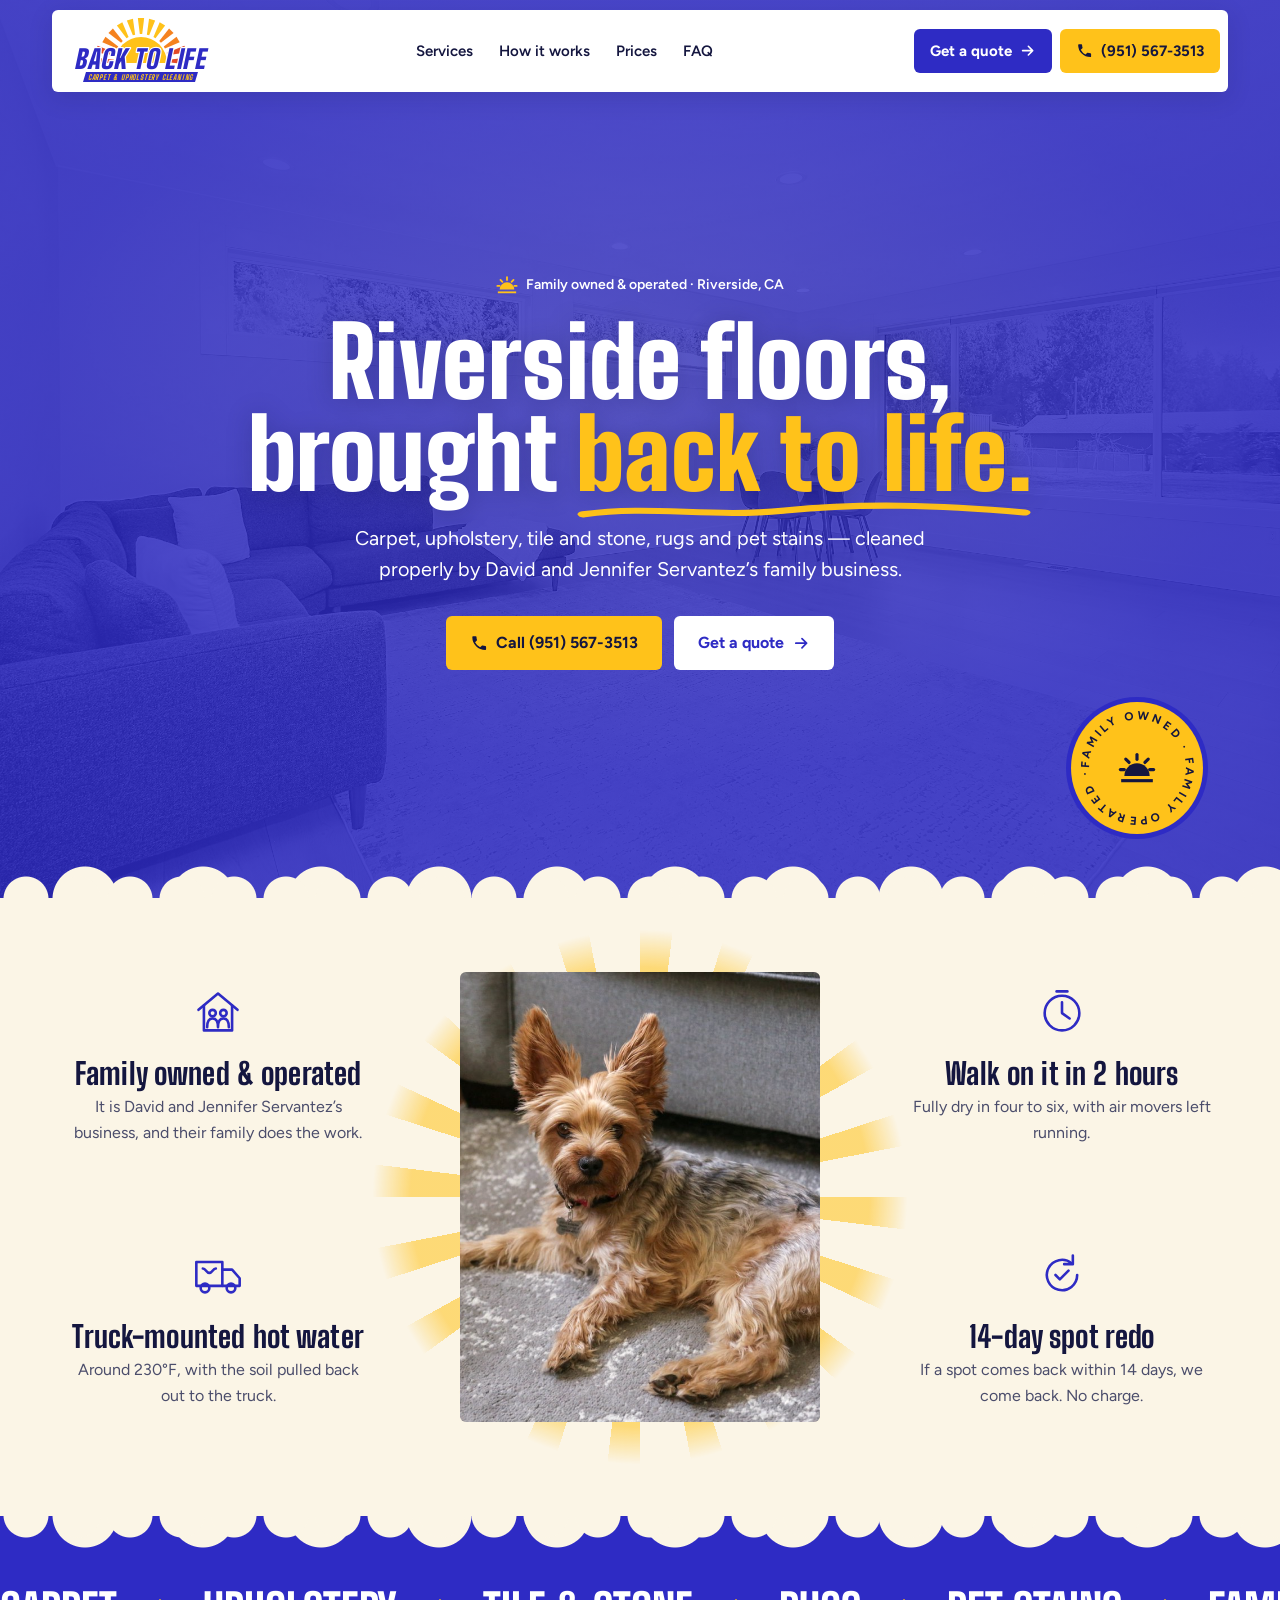
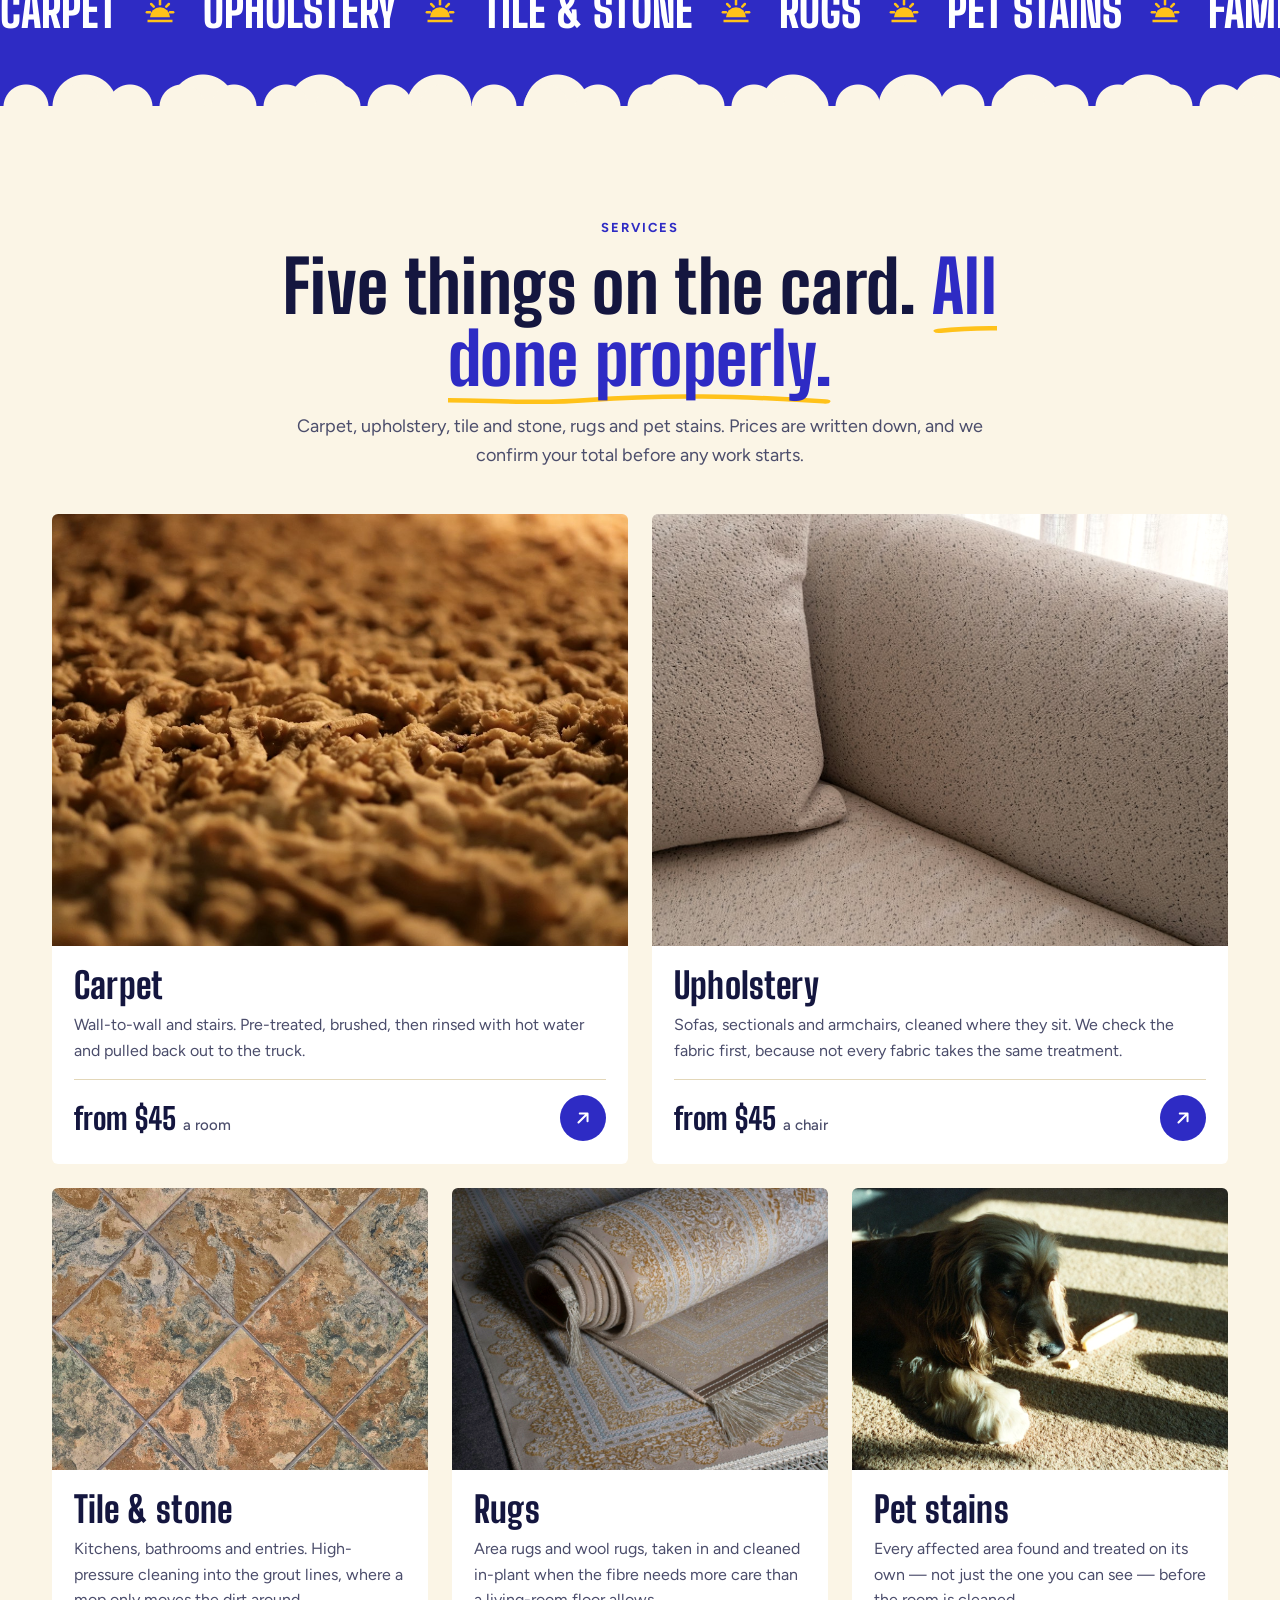
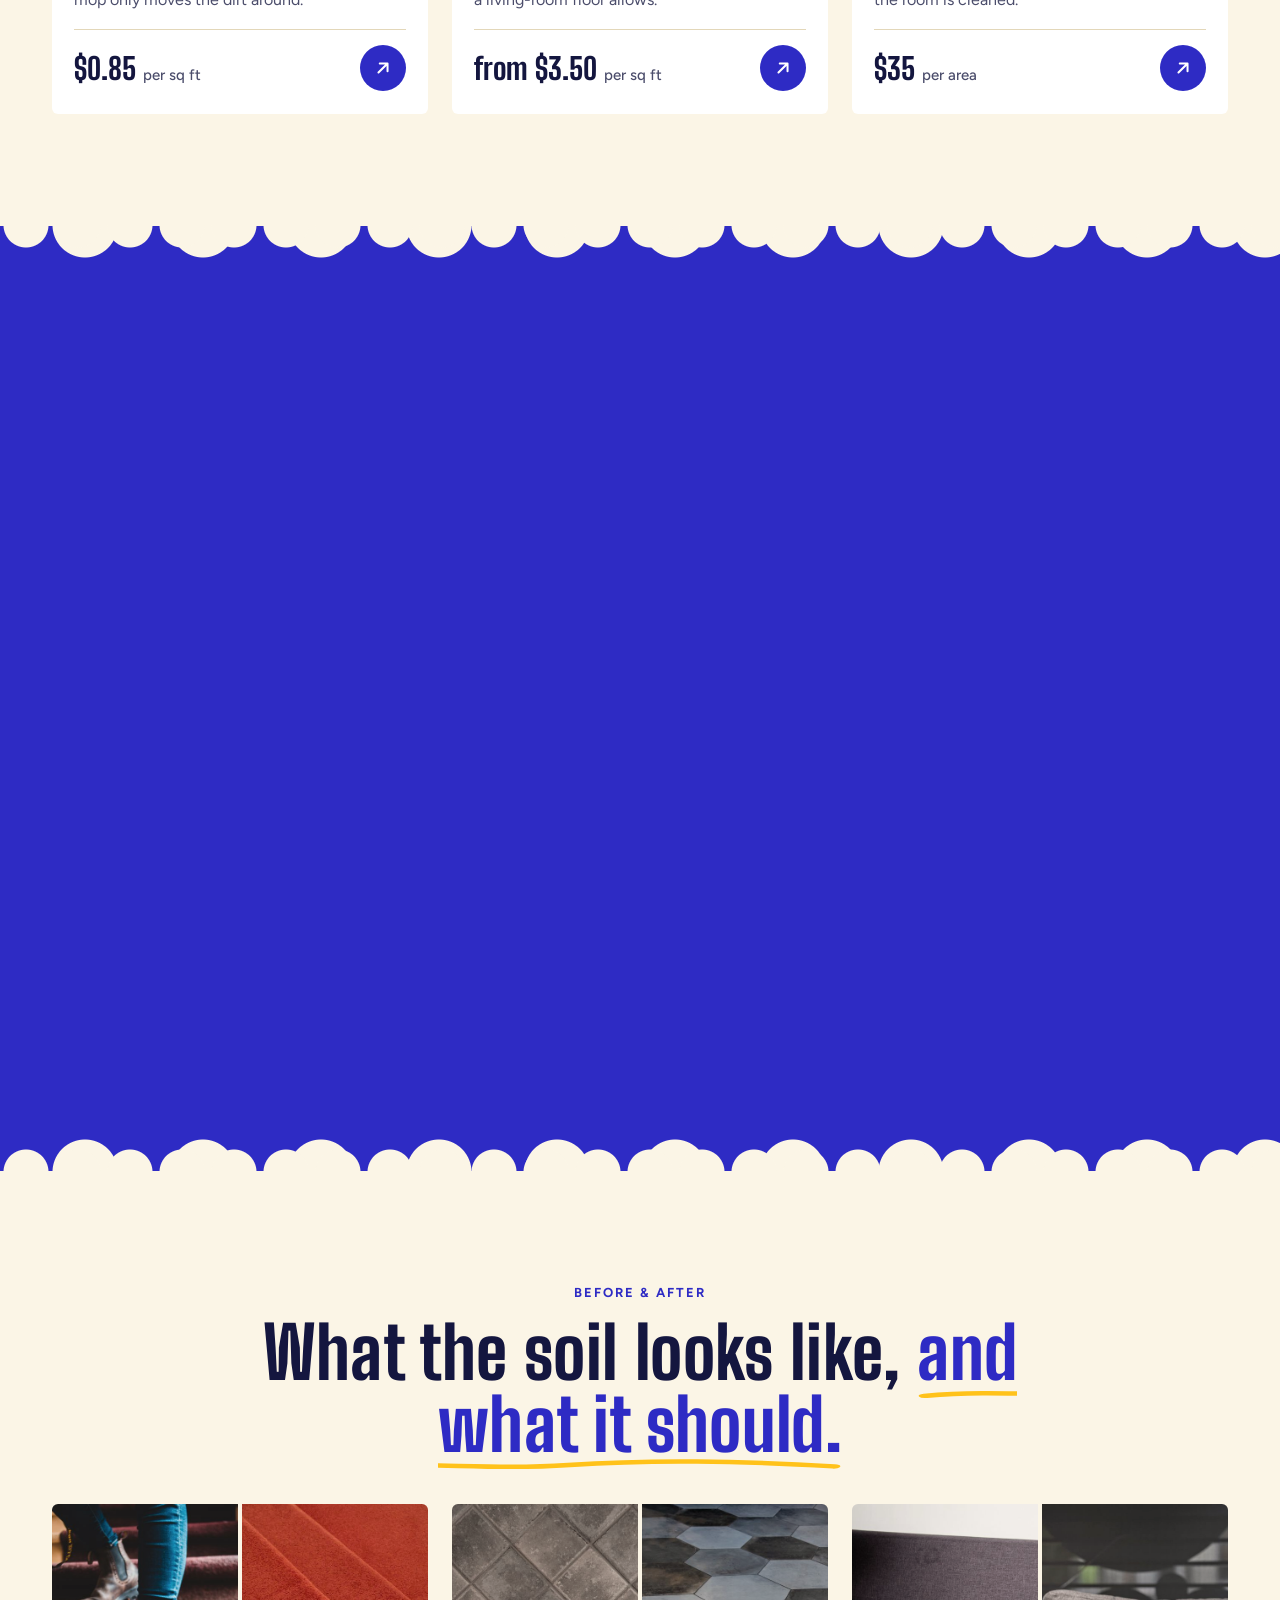
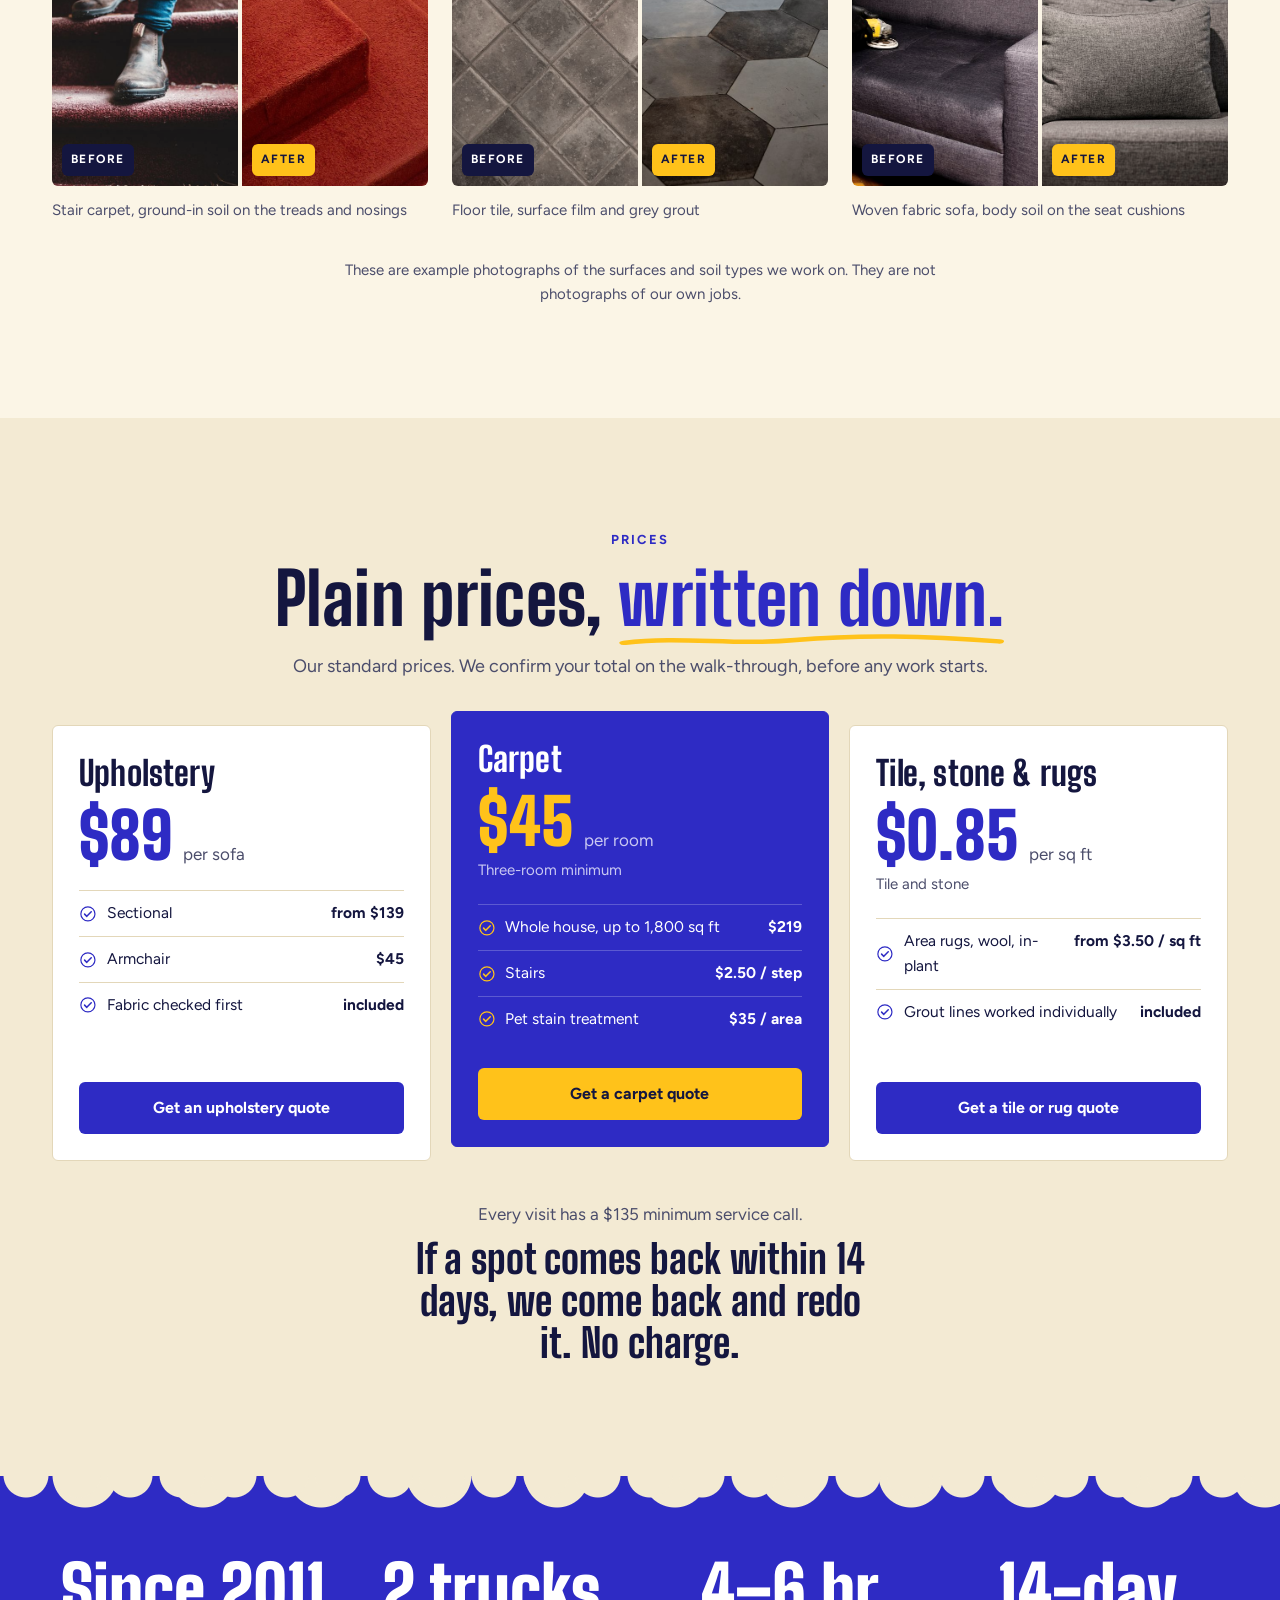
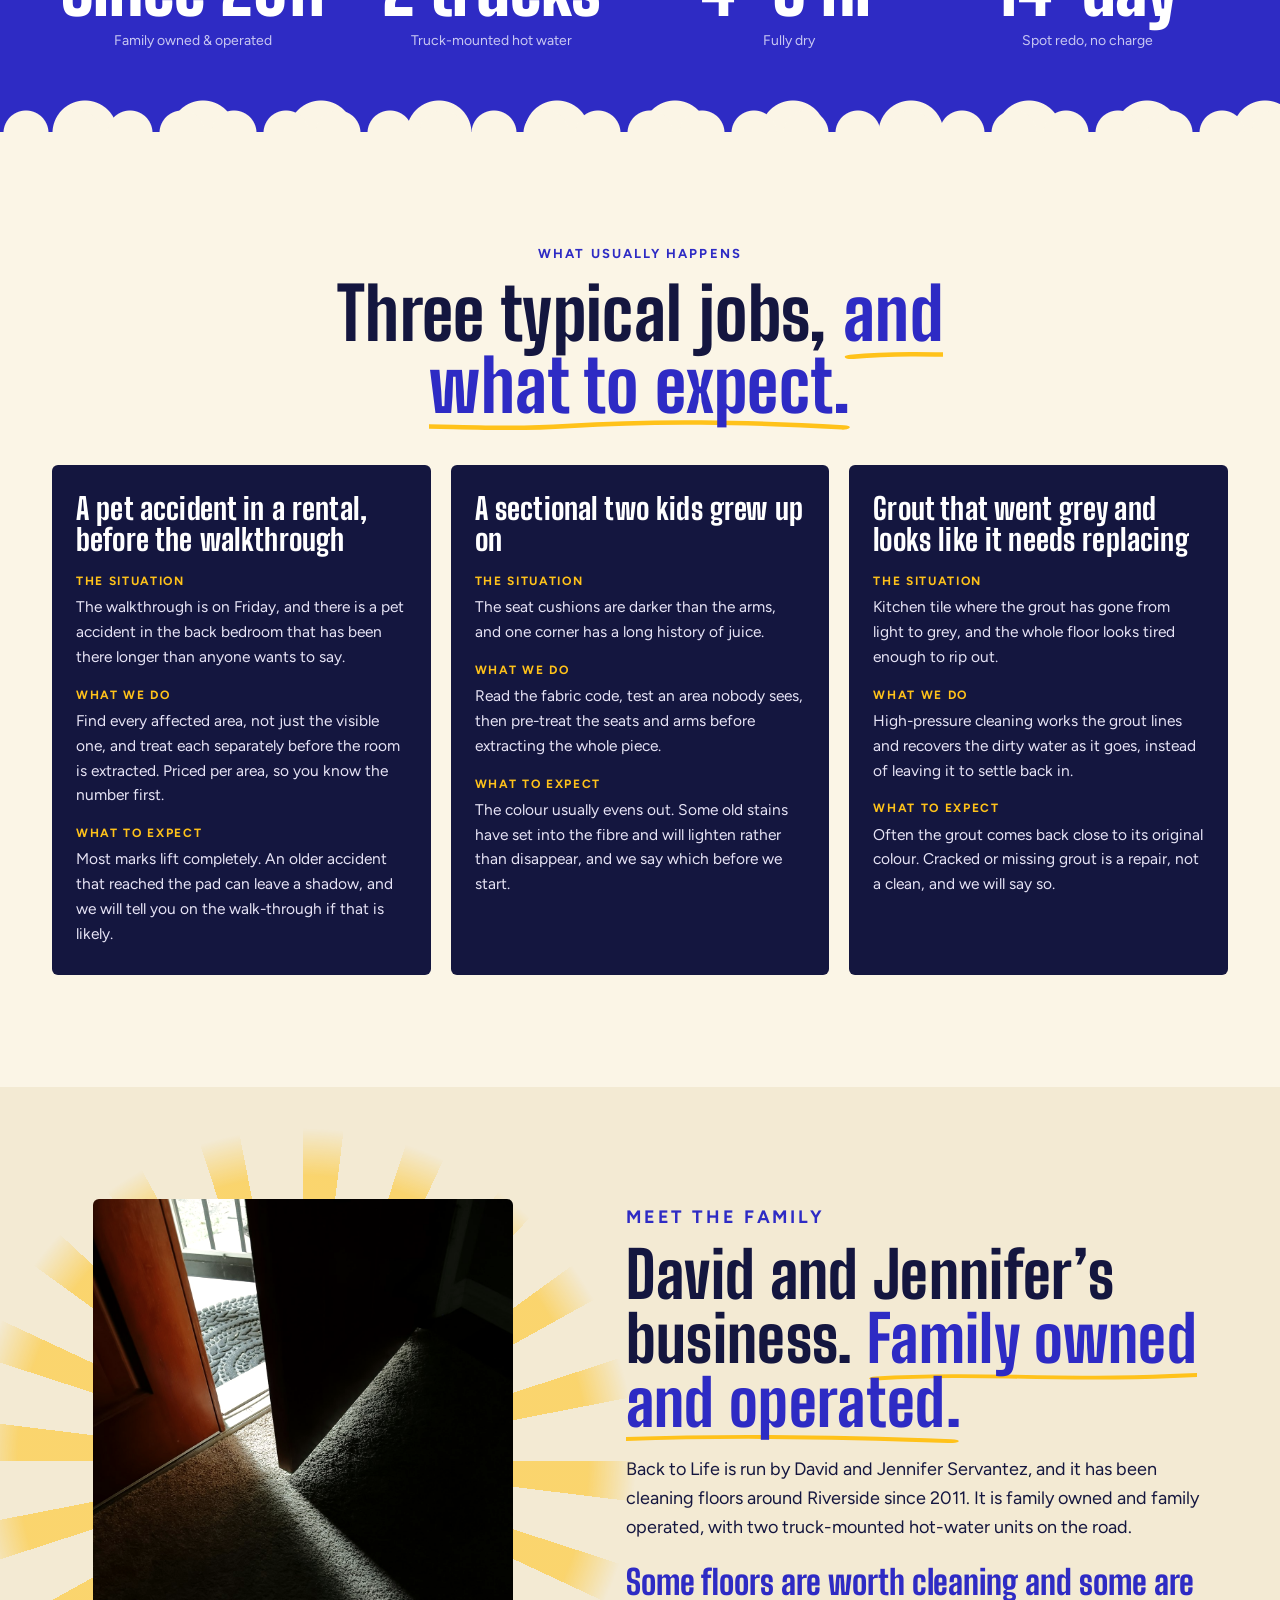
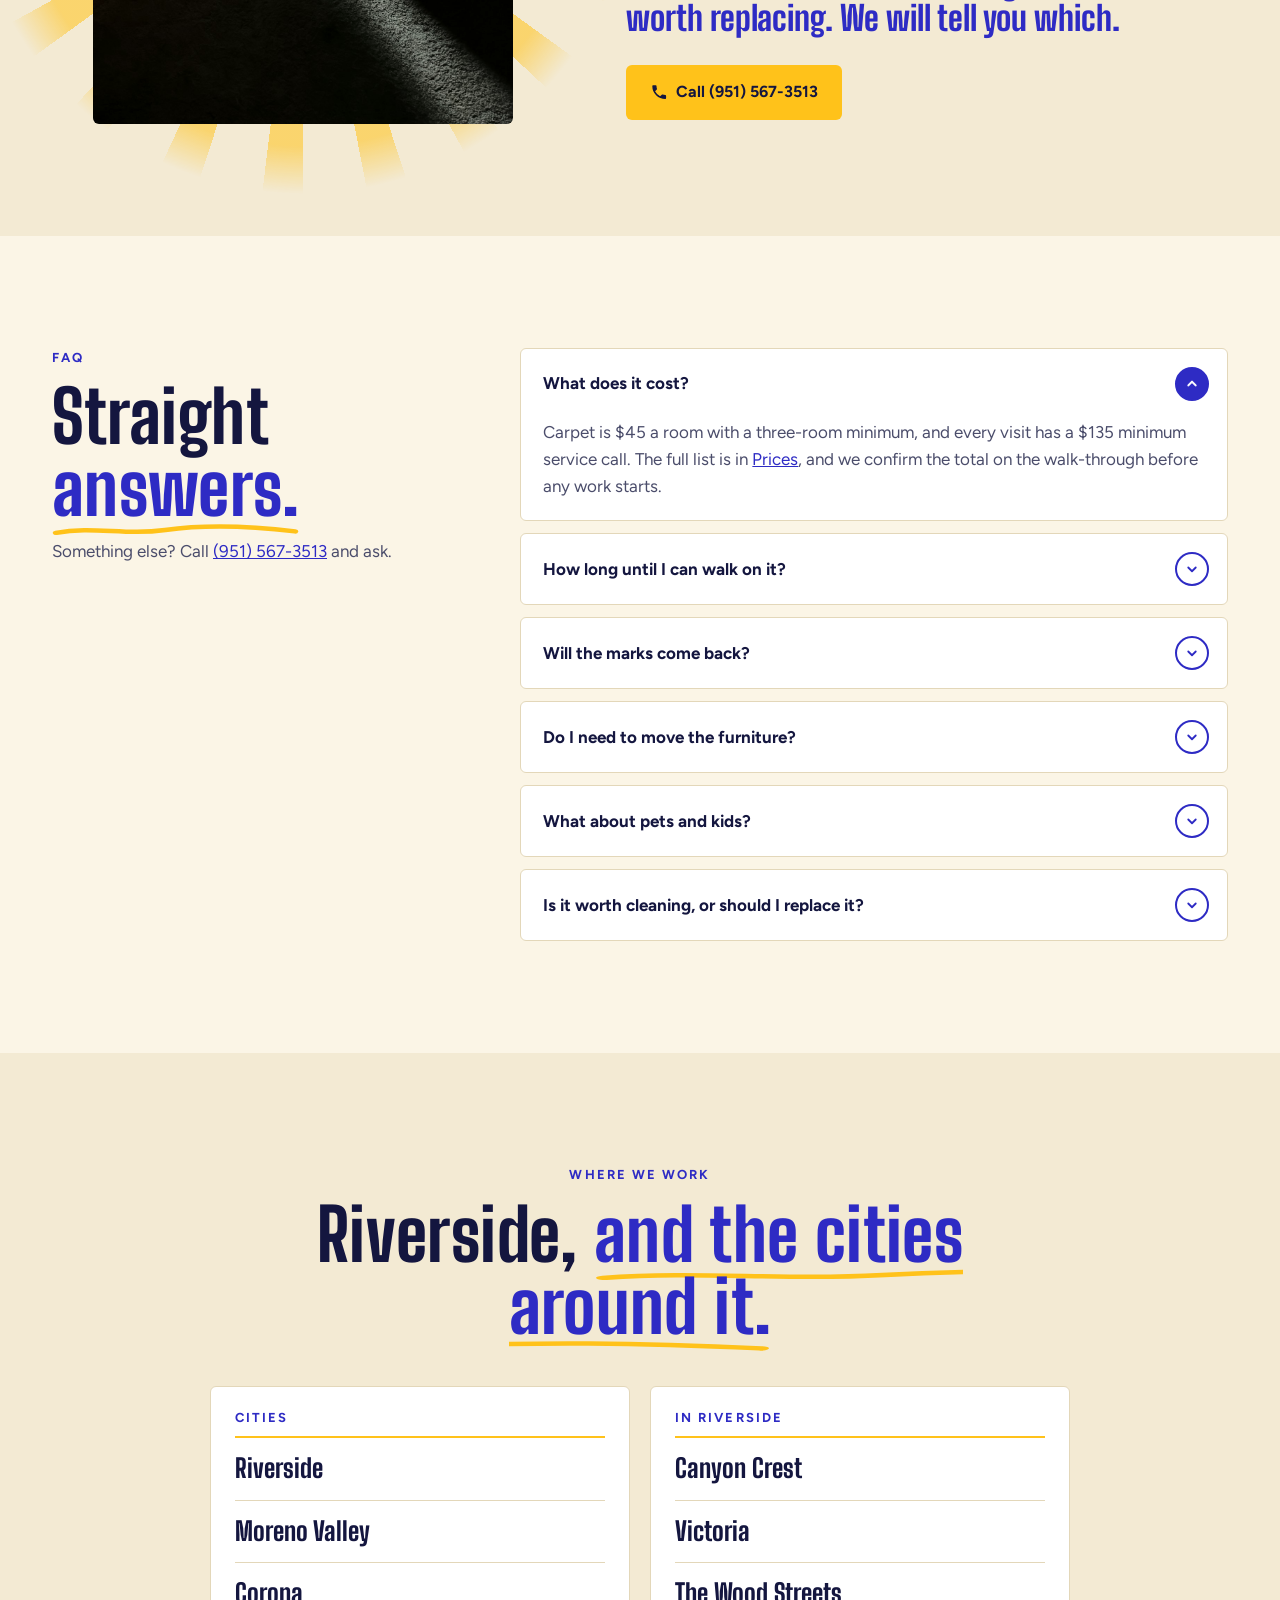
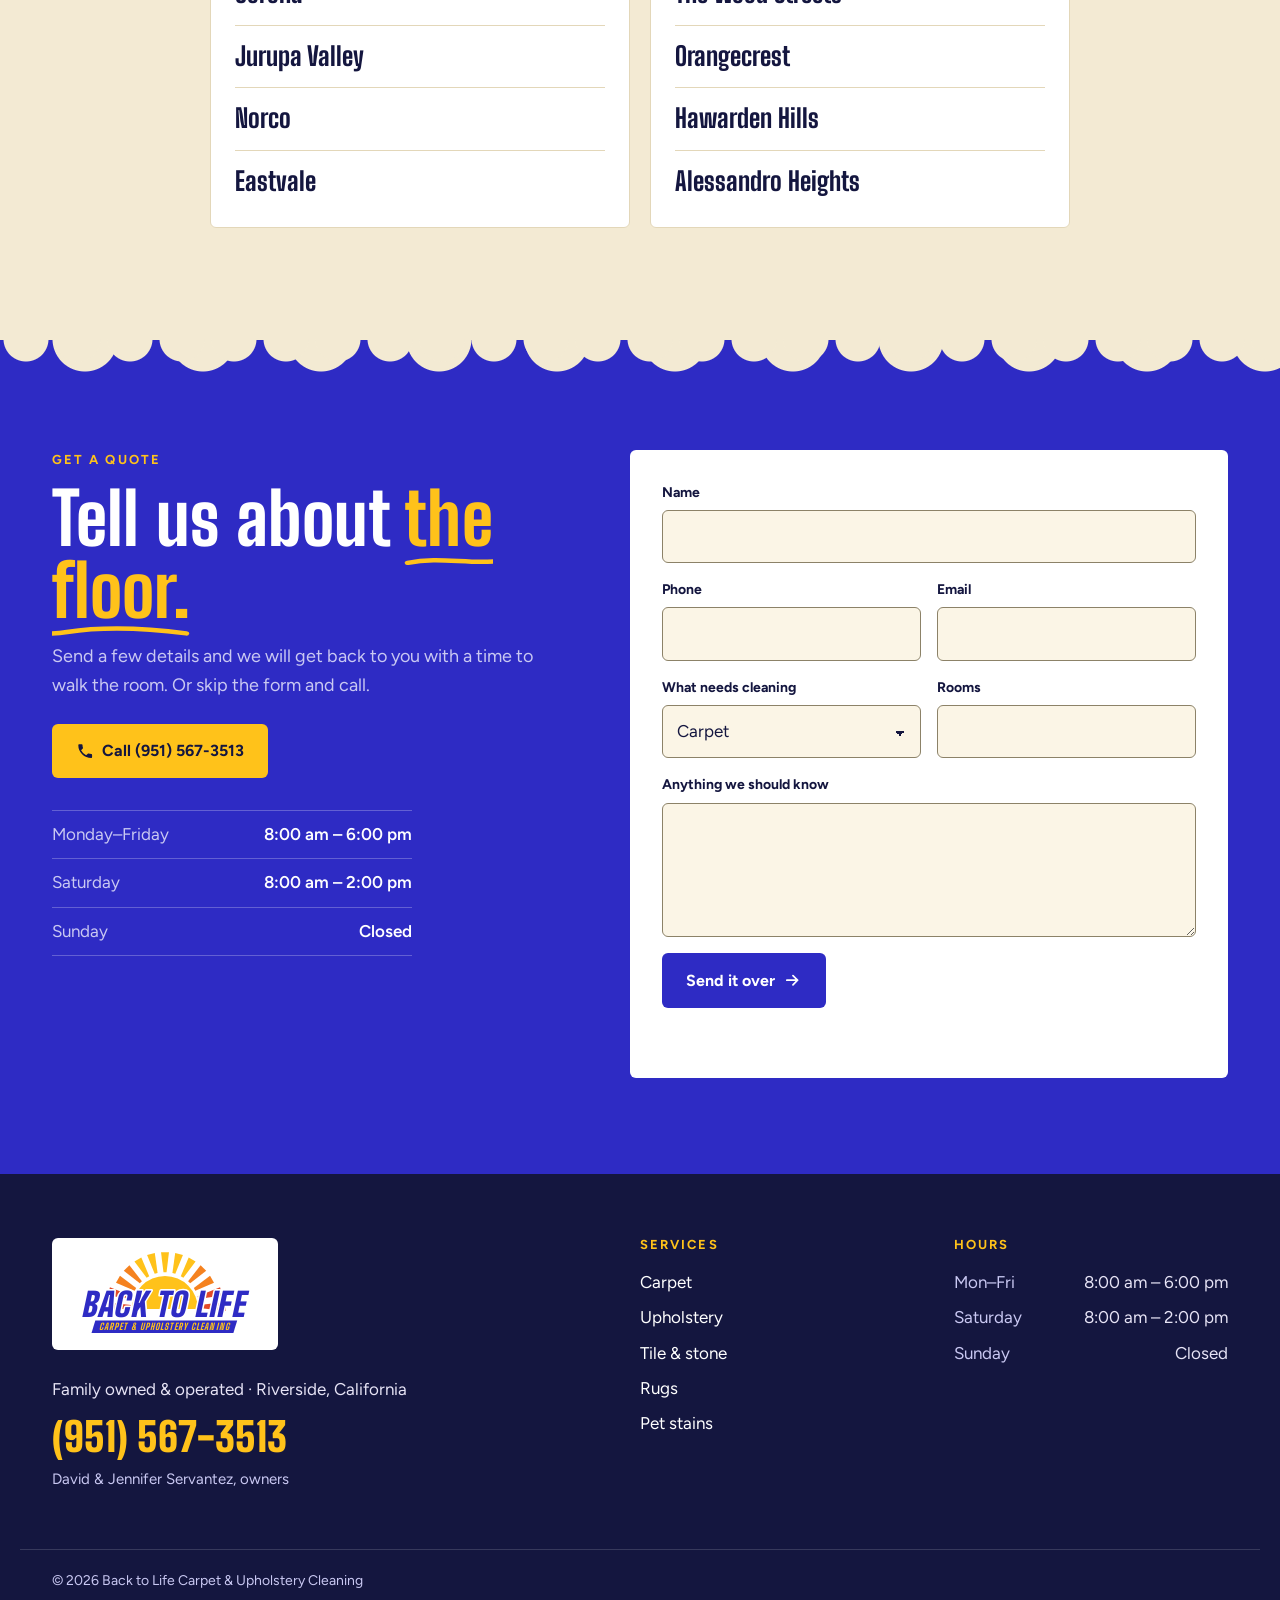
==== commit b1945427: "Preview: hero fits landing screen, background photo Co-Authored-By: Claude Opus 5.5 <noreply@anthrop" ====
--- a/index.html
+++ b/index.html
@@ -79,34 +79,25 @@
 
     <!-- ============ HERO ============ -->
     <section class="hero band-blue" id="top" aria-labelledby="hero-title">
+      <!-- PLACEHOLDER stock (Unsplash) — greyscale under a blue overlay -->
+      <img class="hero-bg" src="assets/PLACEHOLDER-hero-room.jpg" width="2400" height="1600" fetchpriority="high"
+           alt="" aria-hidden="true">
+      <div class="hero-scrim" aria-hidden="true"></div>
       <div class="wrap hero-inner">
         <p class="kicker reveal"><svg class="ico" aria-hidden="true"><use href="#i-sun"/></svg> Family owned &amp; operated · Riverside, CA</p>
-        <h1 id="hero-title" class="reveal">Riverside floors, brought <span class="hl">back to life.</span></h1>
+        <h1 id="hero-title" class="reveal">Riverside floors,<br class="br-lg"> brought <span class="hl">back to life.</span></h1>
         <p class="hero-lede reveal">Carpet, upholstery, tile and stone, rugs and pet stains — cleaned properly by David and Jennifer Servantez’s family business.</p>
         <div class="hero-ctas reveal">
           <a class="btn btn-yellow" href="tel:+19515673513"><svg class="ico" aria-hidden="true"><use href="#i-phone"/></svg> Call (951) 567-3513</a>
           <a class="btn btn-white" href="#contact">Get a quote <svg class="ico" aria-hidden="true"><use href="#i-arrow"/></svg></a>
         </div>
-
-        <div class="hero-media">
-          <figure class="frame hero-card">
-            <!-- PLACEHOLDER stock (Unsplash) -->
-            <img src="assets/PLACEHOLDER-hero-rug.jpg" width="1200" height="800" fetchpriority="high"
-                 alt="A small terrier lying on a grey area rug beside a fabric sofa">
-          </figure>
-          <figure class="frame hero-card">
-            <!-- PLACEHOLDER stock (Pexels 4107284) -->
-            <img src="assets/PLACEHOLDER-pass-03.jpg" width="1400" height="1050"
-                 alt="A cleaning wand mid-pass across a patterned carpet in a sunlit room">
-          </figure>
-          <div class="stamp" aria-hidden="true">
-            <svg viewBox="0 0 120 120" class="stamp-ring">
-              <defs><path id="stamp-path" d="M60 60 m-44 0 a44 44 0 1 1 88 0 a44 44 0 1 1 -88 0"/></defs>
-              <text><textPath href="#stamp-path" startOffset="0" textLength="272" lengthAdjust="spacing">FAMILY OWNED · FAMILY OPERATED ·</textPath></text>
-            </svg>
-            <svg class="stamp-sun" viewBox="0 0 24 24"><use href="#i-sun"/></svg>
-          </div>
-        </div>
+      </div>
+      <div class="stamp" aria-hidden="true">
+        <svg viewBox="0 0 120 120" class="stamp-ring">
+          <defs><path id="stamp-path" d="M60 60 m-44 0 a44 44 0 1 1 88 0 a44 44 0 1 1 -88 0"/></defs>
+          <text><textPath href="#stamp-path" startOffset="0" textLength="272" lengthAdjust="spacing">FAMILY OWNED · FAMILY OPERATED ·</textPath></text>
+        </svg>
+        <svg class="stamp-sun" viewBox="0 0 24 24"><use href="#i-sun"/></svg>
       </div>
       <div class="edge edge-bottom" style="--edge: var(--cream)" aria-hidden="true"></div>
     </section>
@@ -127,8 +118,8 @@
         <figure class="features-media reveal">
           <div class="sun-disc" aria-hidden="true"></div>
           <div class="frame">
-            <img src="assets/PLACEHOLDER-hero.jpg" width="2000" height="1333" loading="lazy"
-                 alt="Afternoon sun falling in a hard line across grey cut-pile carpet">
+            <img src="assets/PLACEHOLDER-hero-rug.jpg" width="1200" height="800" loading="lazy"
+                 alt="A small terrier lying on a grey area rug beside a fabric sofa">
           </div>
         </figure>
         <div class="feature reveal">
--- a/styles.css
+++ b/styles.css
@@ -110,7 +110,7 @@
 .btn-white { background: var(--white); color: var(--blue); }
 .btn-white:hover { background: var(--cream2); color: var(--blue-deep); }
 .btn-sm { padding: 11px 14px; font-size: 15px; }
-.btn-block { width: 100%; }
+.btn-block { width: 100%; white-space: normal; text-align: center; }
 
 /* ---------- Header ---------- */
 .site-header { position: sticky; top: 0; z-index: 40; padding-top: 10px; margin-bottom: -86px; pointer-events: none; }
@@ -129,27 +129,48 @@
 .hide-sm { display: none; }
 
 /* ---------- Hero ---------- */
-.hero { padding-top: 120px; overflow: hidden; }
-.hero-inner { text-align: center; }
+/* The landing screen: background photo, headline and both calls to action fit in one viewport */
+.hero {
+  overflow: hidden;
+  min-height: 100vh; min-height: 100svh;
+  display: flex; align-items: center;
+  padding: 108px 0 72px;
+}
+.hero-bg {
+  position: absolute; inset: 0; width: 100%; height: 100%;
+  object-fit: cover; object-position: 50% 70%;
+  filter: grayscale(1) contrast(1.05); /* no green from the window view (rule 4) */
+}
+.hero-scrim {
+  position: absolute; inset: 0;
+  background:
+    radial-gradient(ellipse 70% 60% at 50% 45%, rgba(46, 43, 196, .62), rgba(46, 43, 196, .80) 70%),
+    linear-gradient(rgba(33, 30, 154, .35), rgba(33, 30, 154, .35));
+}
+.hero-inner { position: relative; z-index: 1; text-align: center; }
+.br-lg { display: none; }
 .kicker {
   display: inline-flex; align-items: center; gap: 8px;
   font-weight: 600; font-size: 14px; color: var(--white);
   margin-bottom: 20px;
 }
 .kicker .ico { color: var(--yellow); width: 22px; height: 22px; }
-.hero h1 { font-size: clamp(54px, 13vw, 116px); line-height: .95; max-width: 11ch; margin: 0 auto 22px; font-weight: 900; }
-.hero-lede { font-size: 18px; max-width: 46ch; margin: 0 auto 30px; color: var(--muted); }
-.hero-ctas { display: flex; flex-wrap: wrap; justify-content: center; gap: 12px; margin-bottom: 52px; }
-
-.hero-media { position: relative; display: grid; gap: 14px; grid-template-columns: 1fr 1fr; max-width: 980px; margin: 0 auto; }
-.hero-card { aspect-ratio: 4 / 5; margin-bottom: -10px; }
-.hero-card img { object-position: 50% 60%; }
+.hero h1 {
+  /* sized by width AND height so both lines always fit on the landing screen */
+  font-size: clamp(46px, min(7.6vw, 11.5vh), 112px);
+  line-height: .95; margin: 0 auto 22px; font-weight: 900;
+  text-wrap: balance;
+  text-shadow: 0 2px 24px rgba(20, 22, 63, .25);
+}
+.hero h1 .hl { -webkit-box-decoration-break: clone; box-decoration-break: clone; }
+.hero-lede { font-size: clamp(17px, 2.2vh, 20px); max-width: 46ch; margin: 0 auto 30px; color: var(--white); }
+.hero-ctas { display: flex; flex-wrap: wrap; justify-content: center; gap: 12px; }
 
 .stamp {
   position: absolute; z-index: 3; width: 112px; height: 112px;
-  left: 50%; top: -46px; transform: translateX(-50%);
+  right: 6vw; bottom: 64px;
   background: var(--yellow); border-radius: 50%;
-  display: grid; place-items: center; color: var(--navy);
+  display: none; place-items: center; color: var(--navy);
   box-shadow: 0 0 0 5px var(--blue);
 }
 .stamp-ring { position: absolute; inset: 0; width: 100%; height: 100%; animation: spin 22s linear infinite; }
@@ -381,9 +402,9 @@
   .logo { width: 150px; }
   .site-header { margin-bottom: -94px; }
 
-  .hero { padding-top: 150px; }
-  .hero-card { aspect-ratio: 5 / 4; }
-  .stamp { width: 132px; height: 132px; top: -60px; }
+  .hero { padding-top: 120px; }
+  .br-lg { display: inline; }
+  .stamp { display: grid; width: 132px; height: 132px; }
 
   .section { padding: 112px 0; }
   .features-grid { grid-template-columns: 1fr 1fr; }
@@ -395,8 +416,7 @@
 
   .steps { grid-template-columns: repeat(2, 1fr); }
   .ba-grid { grid-template-columns: repeat(3, 1fr); gap: 24px; }
-  .price-grid { grid-template-columns: repeat(3, 1fr); }
-  .price-card-blue { position: relative; top: -14px; }
+  .price-grid { max-width: 620px; margin: 0 auto; }
   .stat-grid { grid-template-columns: repeat(4, 1fr); }
   .jobs { grid-template-columns: repeat(3, 1fr); }
   .about-inner { grid-template-columns: 5fr 6fr; gap: 72px; }
@@ -429,6 +449,9 @@
   .step:nth-child(5) { margin-bottom: 144px; }
   .step-card h3 { font-size: 28px; }
 
+  .price-grid { grid-template-columns: repeat(3, 1fr); max-width: none; }
+  .price-card-blue { position: relative; top: -14px; }
+
   .faq-inner { grid-template-columns: 4fr 7fr; gap: 64px; align-items: start; }
   .faq-head { position: sticky; top: 110px; }
   .contact-inner { grid-template-columns: 5fr 6fr; gap: 80px; align-items: start; }
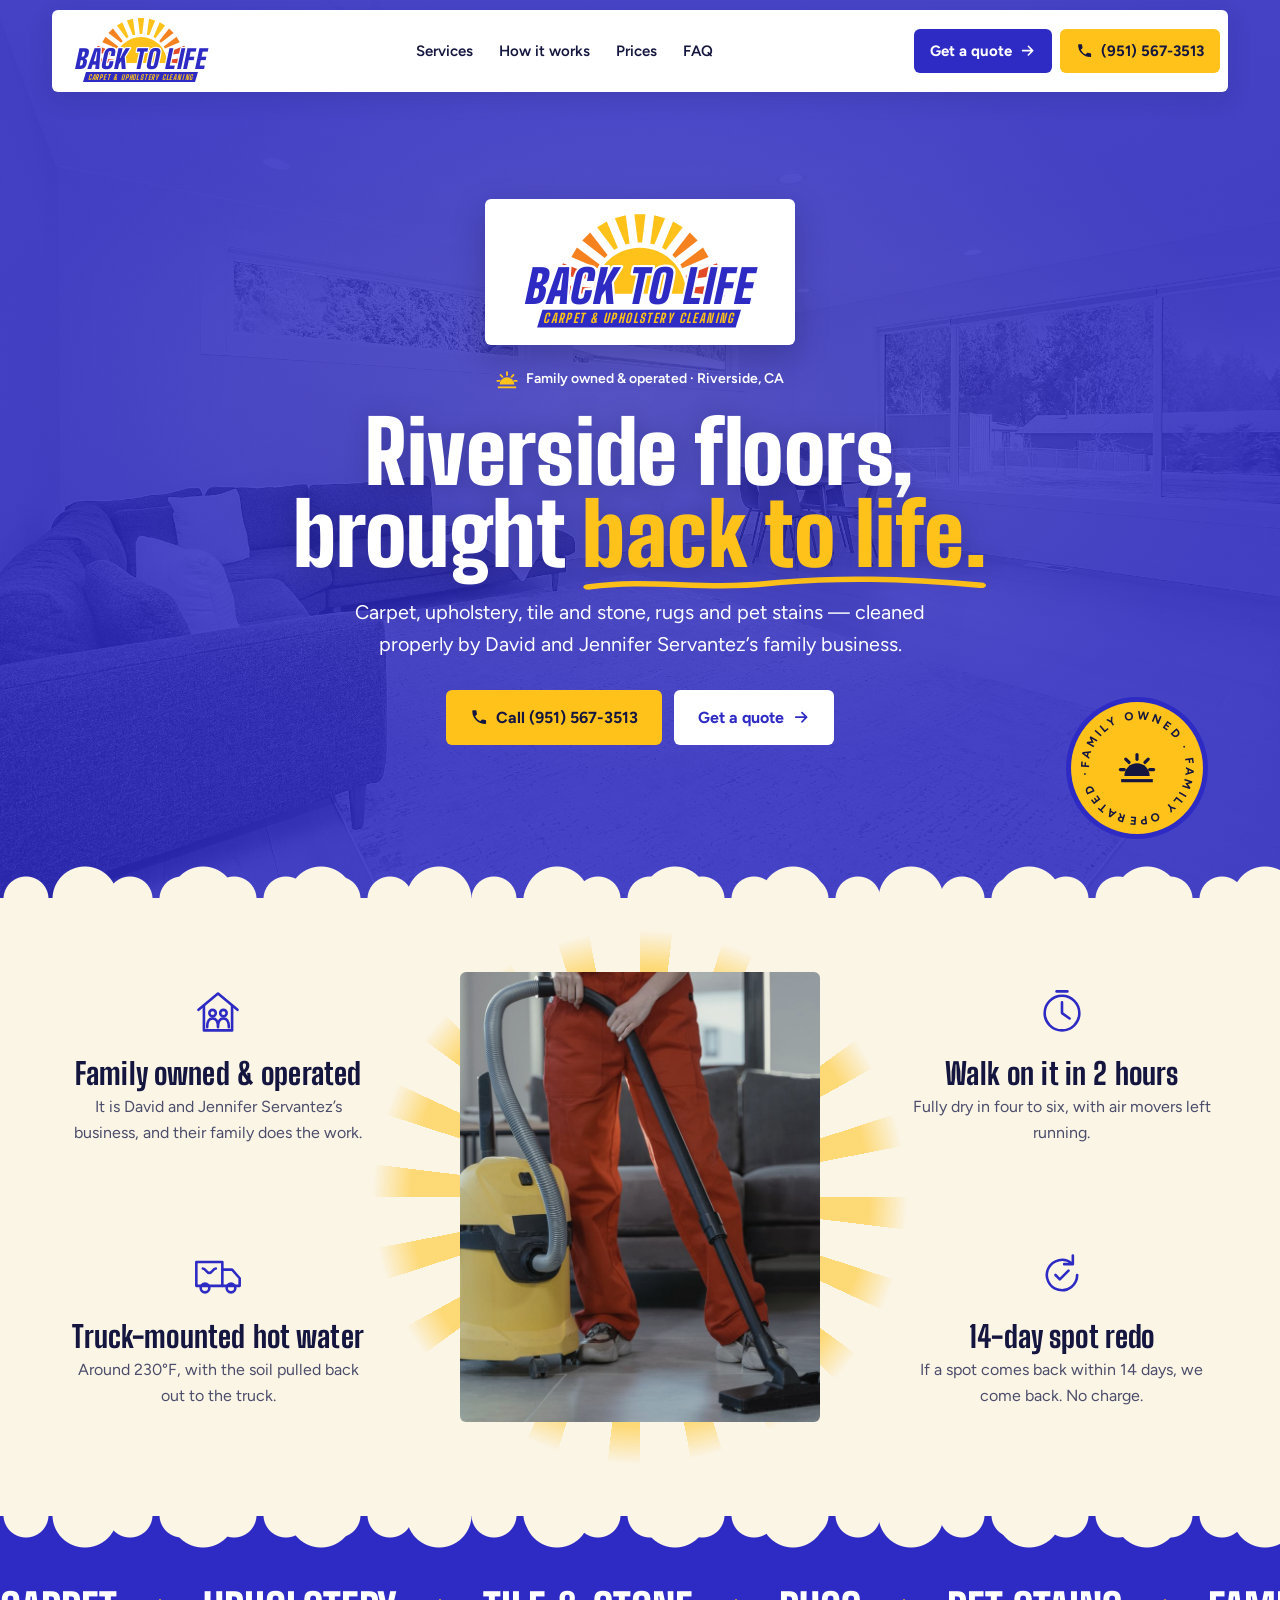
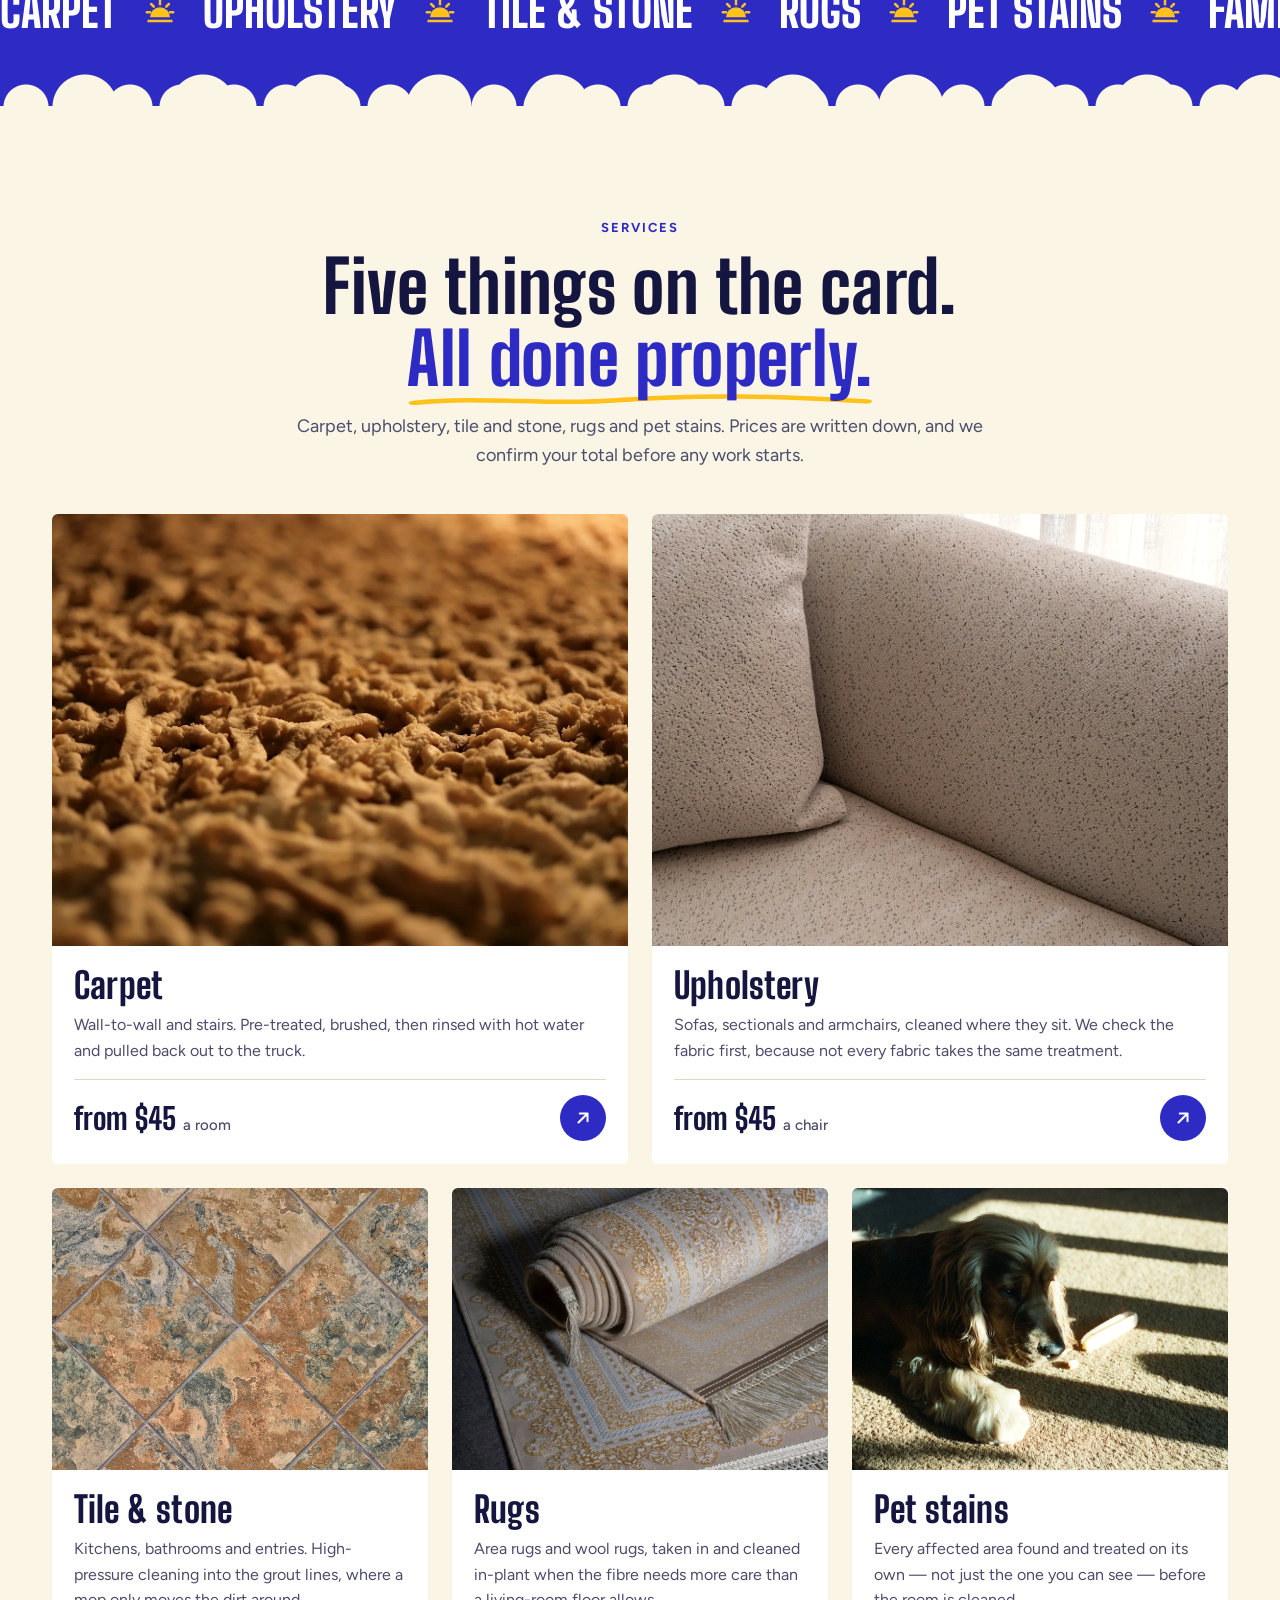
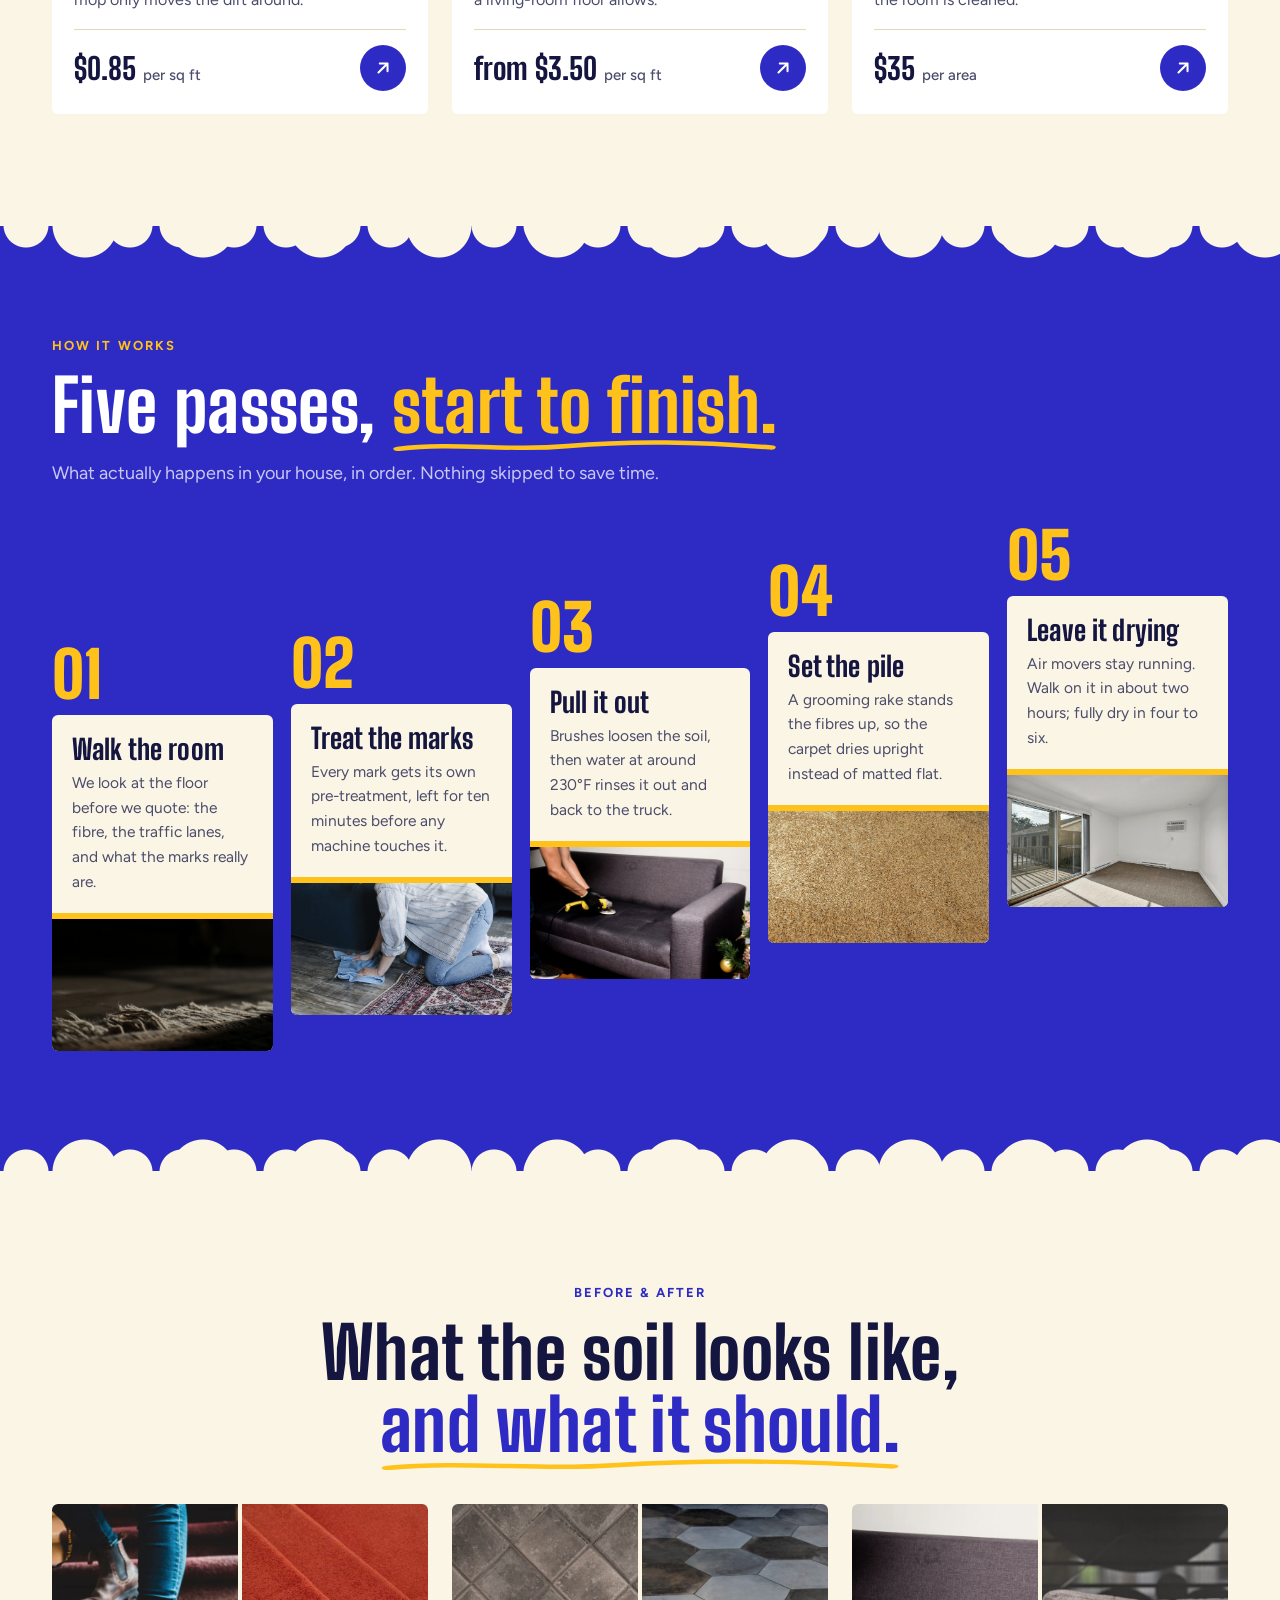
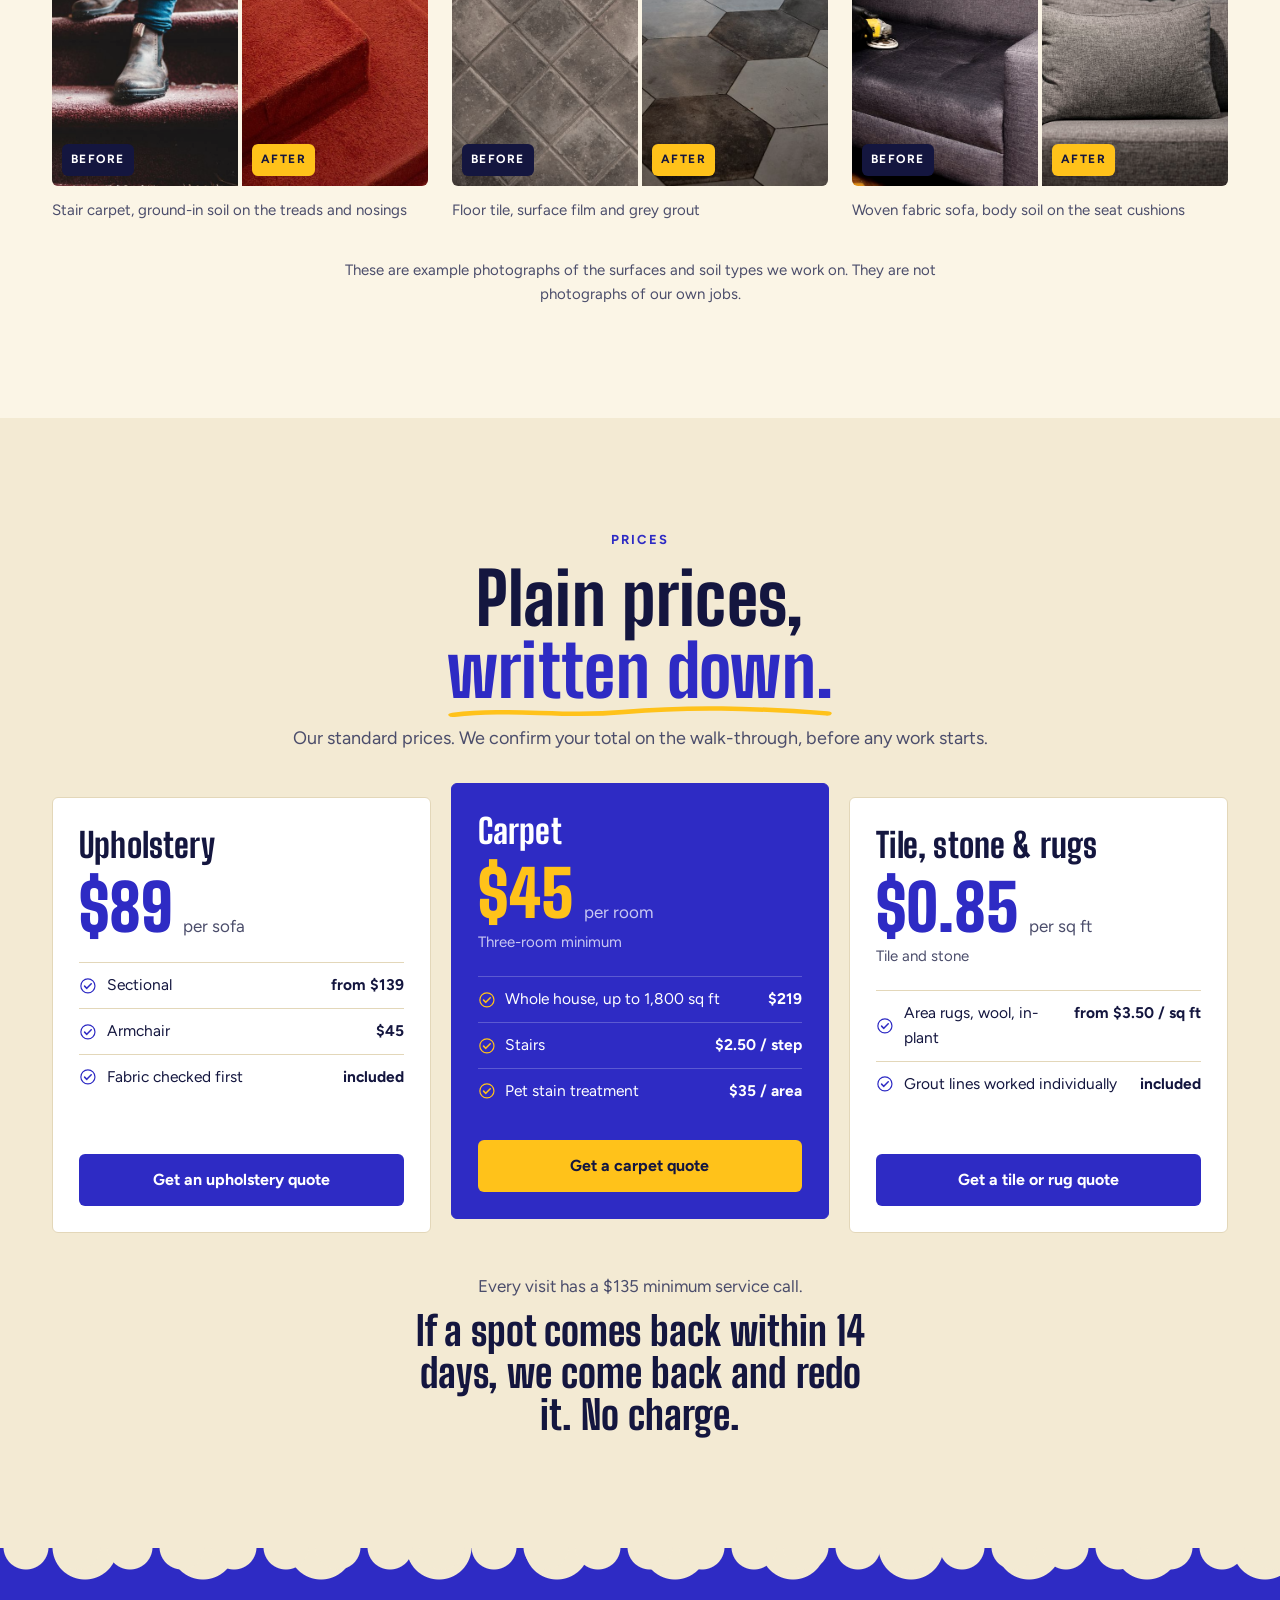
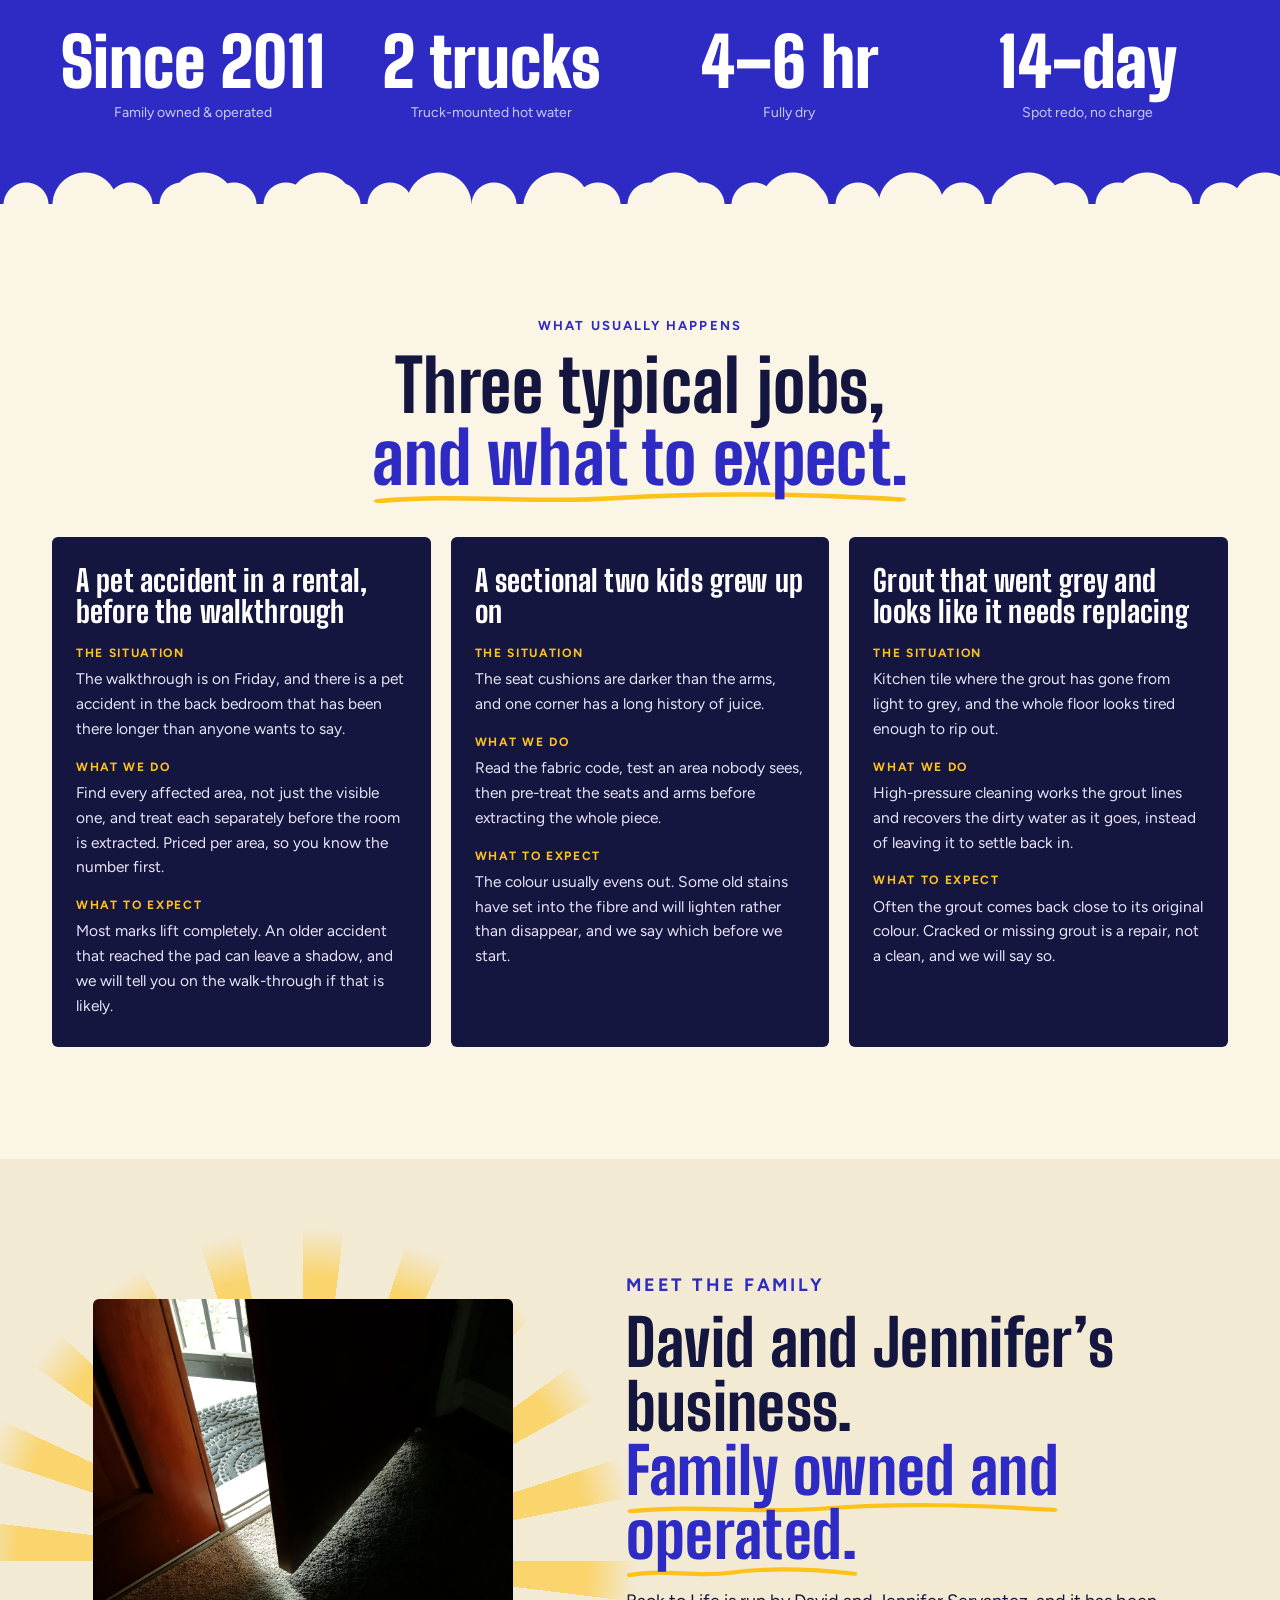
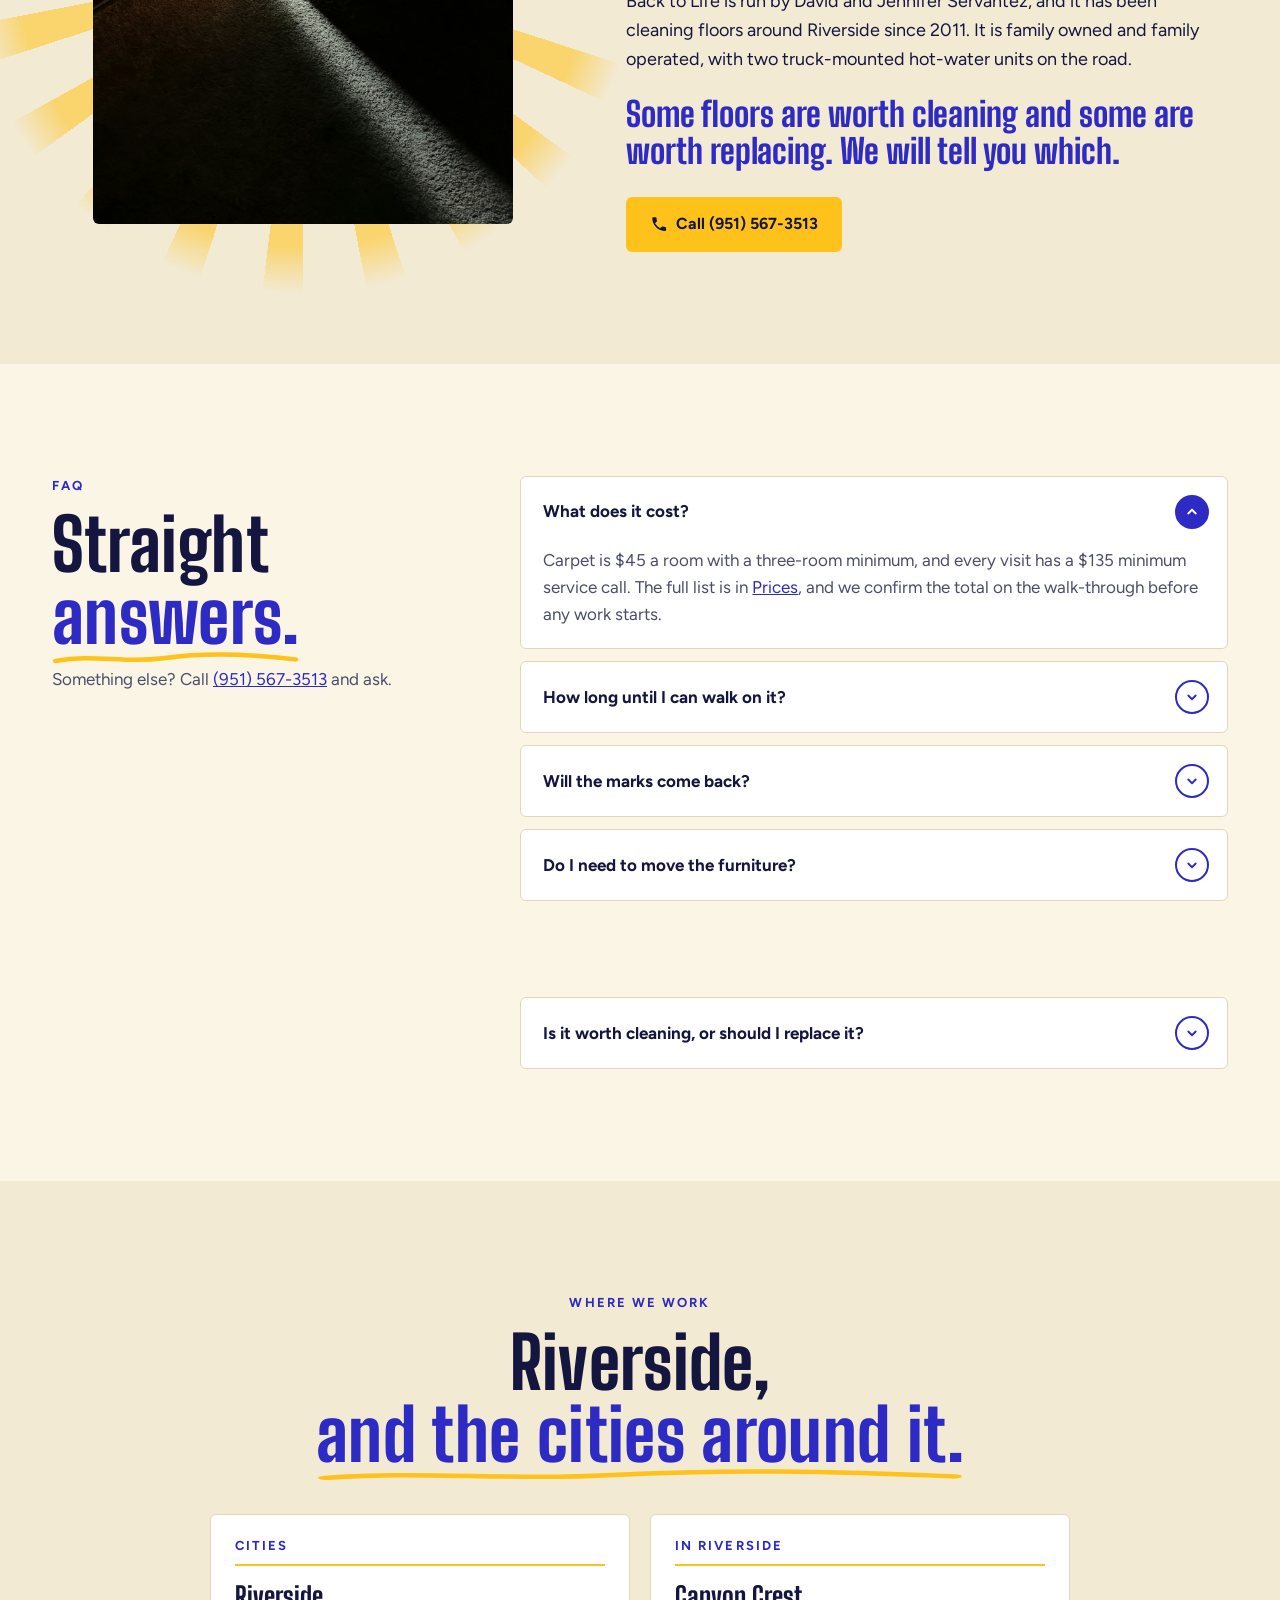
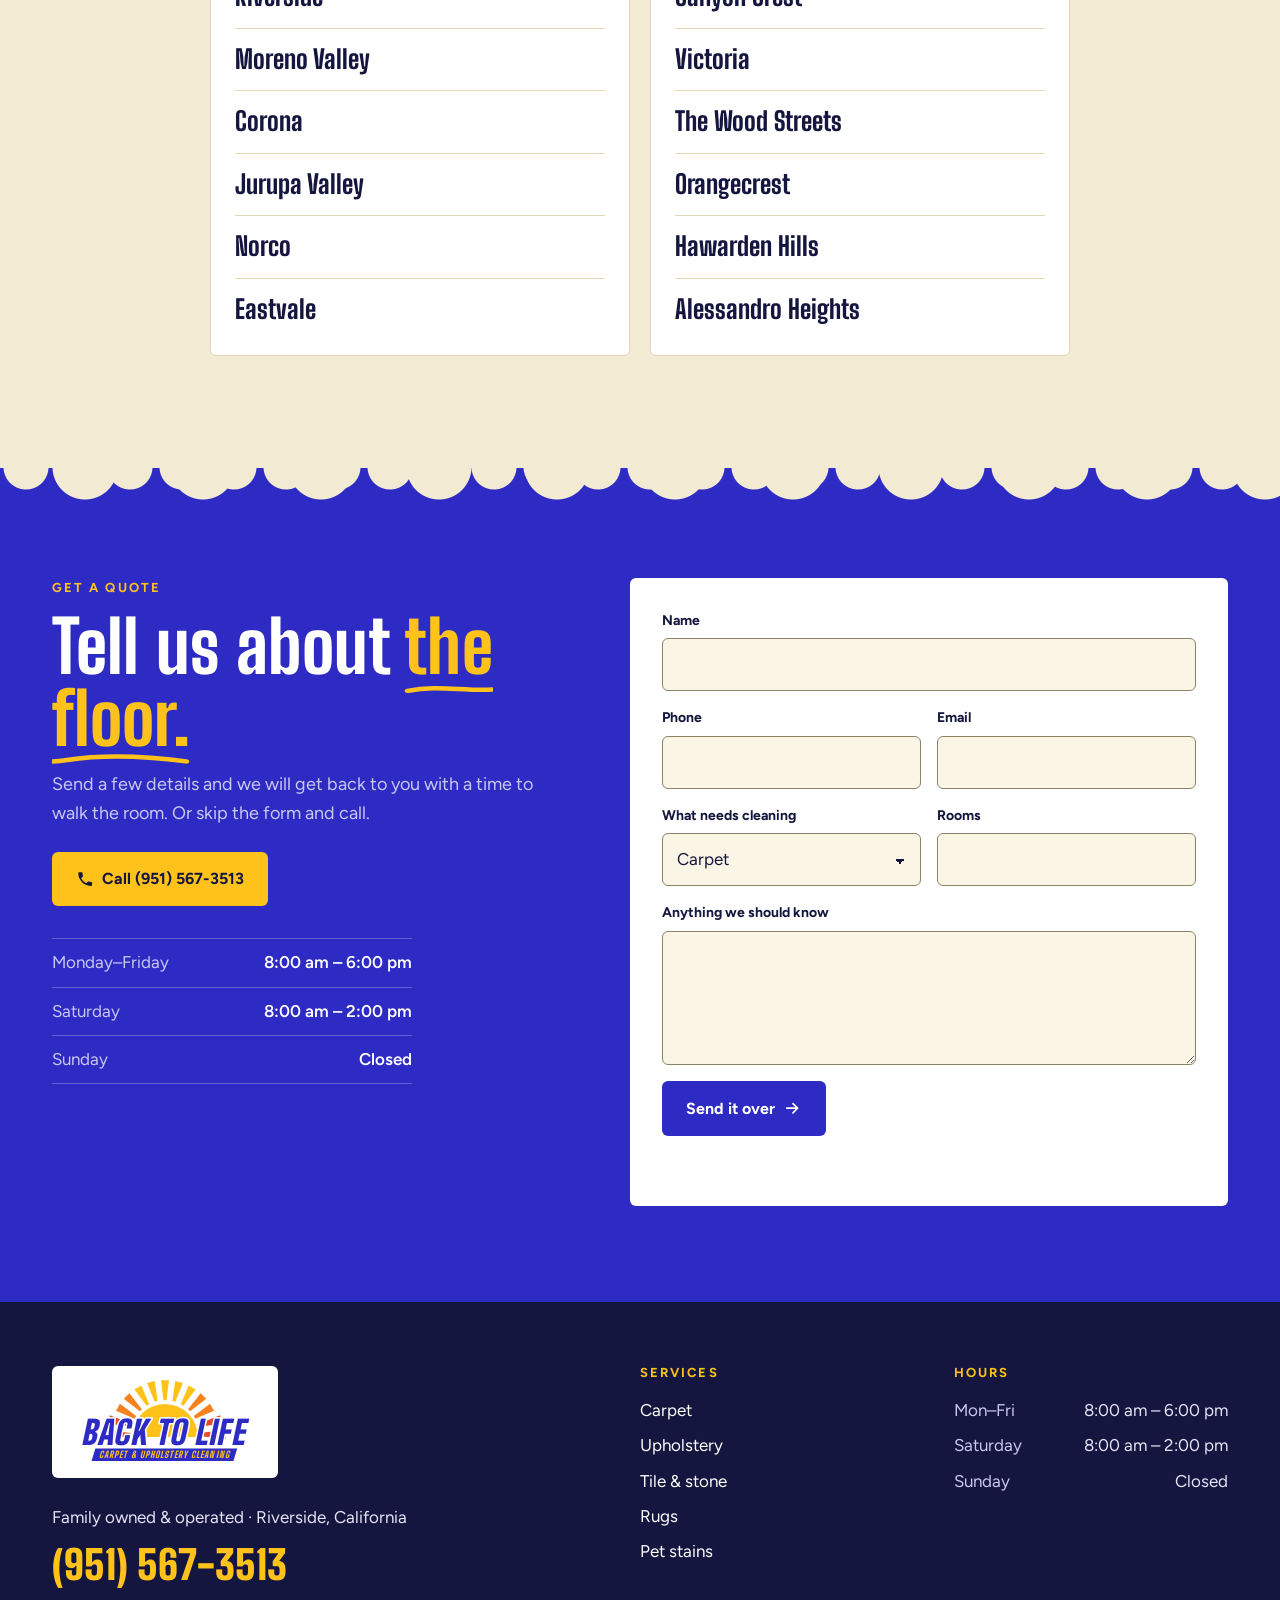
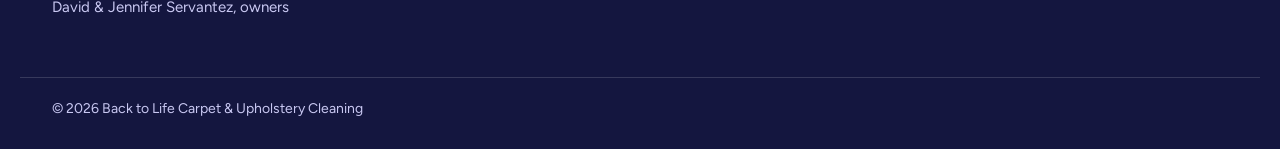
==== commit d0b4bd22: "Preview: hero logo, cleaner photo, two-line headings Co-Authored-By: Claude Opus 5.5 <noreply@anthro" ====
--- a/index.html
+++ b/index.html
@@ -84,6 +84,9 @@
            alt="" aria-hidden="true">
       <div class="hero-scrim" aria-hidden="true"></div>
       <div class="wrap hero-inner">
+        <div class="hero-logo reveal">
+          <svg class="logo" viewBox="0 0 300 132" role="img" aria-label="Back to Life Carpet and Upholstery Cleaning"><use href="#logo"/></svg>
+        </div>
         <p class="kicker reveal"><svg class="ico" aria-hidden="true"><use href="#i-sun"/></svg> Family owned &amp; operated · Riverside, CA</p>
         <h1 id="hero-title" class="reveal">Riverside floors,<br class="br-lg"> brought <span class="hl">back to life.</span></h1>
         <p class="hero-lede reveal">Carpet, upholstery, tile and stone, rugs and pet stains — cleaned properly by David and Jennifer Servantez’s family business.</p>
@@ -118,8 +121,10 @@
         <figure class="features-media reveal">
           <div class="sun-disc" aria-hidden="true"></div>
           <div class="frame">
-            <img src="assets/PLACEHOLDER-hero-rug.jpg" width="1200" height="800" loading="lazy"
-                 alt="A small terrier lying on a grey area rug beside a fabric sofa">
+            <!-- PLACEHOLDER stock (Pexels 6195273) -->
+            <img src="assets/PLACEHOLDER-feature-clean.jpg" width="1400" height="933" loading="lazy"
+                 alt="A technician in work coveralls cleaning a living-room floor beside a grey sofa">
+
           </div>
         </figure>
         <div class="feature reveal">
@@ -167,7 +172,7 @@
       <div class="wrap">
         <header class="section-head center reveal">
           <p class="eyebrow">Services</p>
-          <h2 id="services-title">Five things on the card. <span class="hl">All done properly.</span></h2>
+          <h2 id="services-title">Five things on the card.<br> <span class="hl">All done properly.</span></h2>
           <p class="section-lede">Carpet, upholstery, tile and stone, rugs and pet stains. Prices are written down, and we confirm your total before any work starts.</p>
         </header>
 
@@ -281,7 +286,7 @@
       <div class="wrap">
         <header class="section-head center reveal">
           <p class="eyebrow">Before &amp; after</p>
-          <h2 id="ba-title">What the soil looks like, <span class="hl">and what it should.</span></h2>
+          <h2 id="ba-title">What the soil looks like,<br> <span class="hl">and what it should.</span></h2>
         </header>
 
         <div class="ba-grid">
@@ -316,7 +321,7 @@
       <div class="wrap">
         <header class="section-head center reveal">
           <p class="eyebrow">Prices</p>
-          <h2 id="prices-title">Plain prices, <span class="hl">written down.</span></h2>
+          <h2 id="prices-title">Plain prices,<br> <span class="hl">written down.</span></h2>
           <p class="section-lede">Our standard prices. We confirm your total on the walk-through, before any work starts.</p>
         </header>
 
@@ -380,7 +385,7 @@
       <div class="wrap">
         <header class="section-head center reveal">
           <p class="eyebrow">What usually happens</p>
-          <h2 id="jobs-title">Three typical jobs, <span class="hl">and what to expect.</span></h2>
+          <h2 id="jobs-title">Three typical jobs,<br> <span class="hl">and what to expect.</span></h2>
         </header>
 
         <div class="jobs">
@@ -430,7 +435,7 @@
         </figure>
         <div class="about-copy reveal">
           <p class="eyebrow">Meet the family</p>
-          <h2 id="about-title">David and Jennifer’s business. <span class="hl">Family owned and operated.</span></h2>
+          <h2 id="about-title">David and Jennifer’s business.<br> <span class="hl">Family owned and operated.</span></h2>
           <p>Back to Life is run by David and Jennifer Servantez, and it has been cleaning floors around Riverside since 2011. It is family owned and family operated, with two truck-mounted hot-water units on the road.</p>
           <p class="about-close">Some floors are worth cleaning and some are worth replacing. We will tell you which.</p>
           <a class="btn btn-yellow" href="tel:+19515673513"><svg class="ico" aria-hidden="true"><use href="#i-phone"/></svg> Call (951) 567-3513</a>
@@ -481,7 +486,7 @@
       <div class="wrap">
         <header class="section-head center reveal">
           <p class="eyebrow">Where we work</p>
-          <h2 id="area-title">Riverside, <span class="hl">and the cities around it.</span></h2>
+          <h2 id="area-title">Riverside,<br> <span class="hl">and the cities around it.</span></h2>
         </header>
         <div class="area-cols reveal">
           <div class="area-card">
--- a/styles.css
+++ b/styles.css
@@ -82,7 +82,8 @@
 }
 .eyebrow-light { color: var(--yellow); }
 .section-head { margin-bottom: 44px; max-width: 760px; }
-.section-head.center { text-align: center; margin-left: auto; margin-right: auto; }
+.section-head.center { text-align: center; margin-left: auto; margin-right: auto; max-width: 980px; }
+.section-head h2 .hl, .about-copy h2 .hl { -webkit-box-decoration-break: clone; box-decoration-break: clone; }
 .section-head h2 { font-size: clamp(42px, 7.4vw, 72px); }
 .section-lede { margin: 18px auto 0; font-size: 18px; color: var(--slate); max-width: 58ch; }
 .band-blue .section-lede { color: var(--muted); margin-left: 0; }
@@ -148,6 +149,23 @@
     linear-gradient(rgba(33, 30, 154, .35), rgba(33, 30, 154, .35));
 }
 .hero-inner { position: relative; z-index: 1; text-align: center; }
+/* Their logo, big, on a white plate like the business card it came from */
+.hero-logo {
+  display: block; width: fit-content; margin-left: auto; margin-right: auto;
+  background: var(--white);
+  border-radius: var(--radius);
+  padding: clamp(8px, 1.6vh, 18px) clamp(14px, 2.4vh, 28px);
+  margin-bottom: clamp(14px, 2.6vh, 28px);
+  box-shadow: 0 12px 32px rgba(20, 22, 63, .28);
+}
+.hero-logo .logo { width: auto; height: clamp(58px, 13vh, 156px); }
+@media (max-width: 767.98px) and (max-height: 720px) {
+  .hero-logo .logo { height: clamp(48px, 9vh, 70px); }
+  .hero .kicker { display: none; } /* "family owned" still says itself in the stamp, stats and footer */
+}
+/* header logo steps aside while the big one is on screen (JS only) */
+.brand { transition: opacity 200ms ease, visibility 200ms; }
+.site-header.logo-hidden .brand { opacity: 0; visibility: hidden; }
 .br-lg { display: none; }
 .kicker {
   display: inline-flex; align-items: center; gap: 8px;
@@ -157,7 +175,7 @@
 .kicker .ico { color: var(--yellow); width: 22px; height: 22px; }
 .hero h1 {
   /* sized by width AND height so both lines always fit on the landing screen */
-  font-size: clamp(46px, min(7.6vw, 11.5vh), 112px);
+  font-size: clamp(42px, min(7.6vw, 9.6vh), 112px);
   line-height: .95; margin: 0 auto 22px; font-weight: 900;
   text-wrap: balance;
   text-shadow: 0 2px 24px rgba(20, 22, 63, .25);
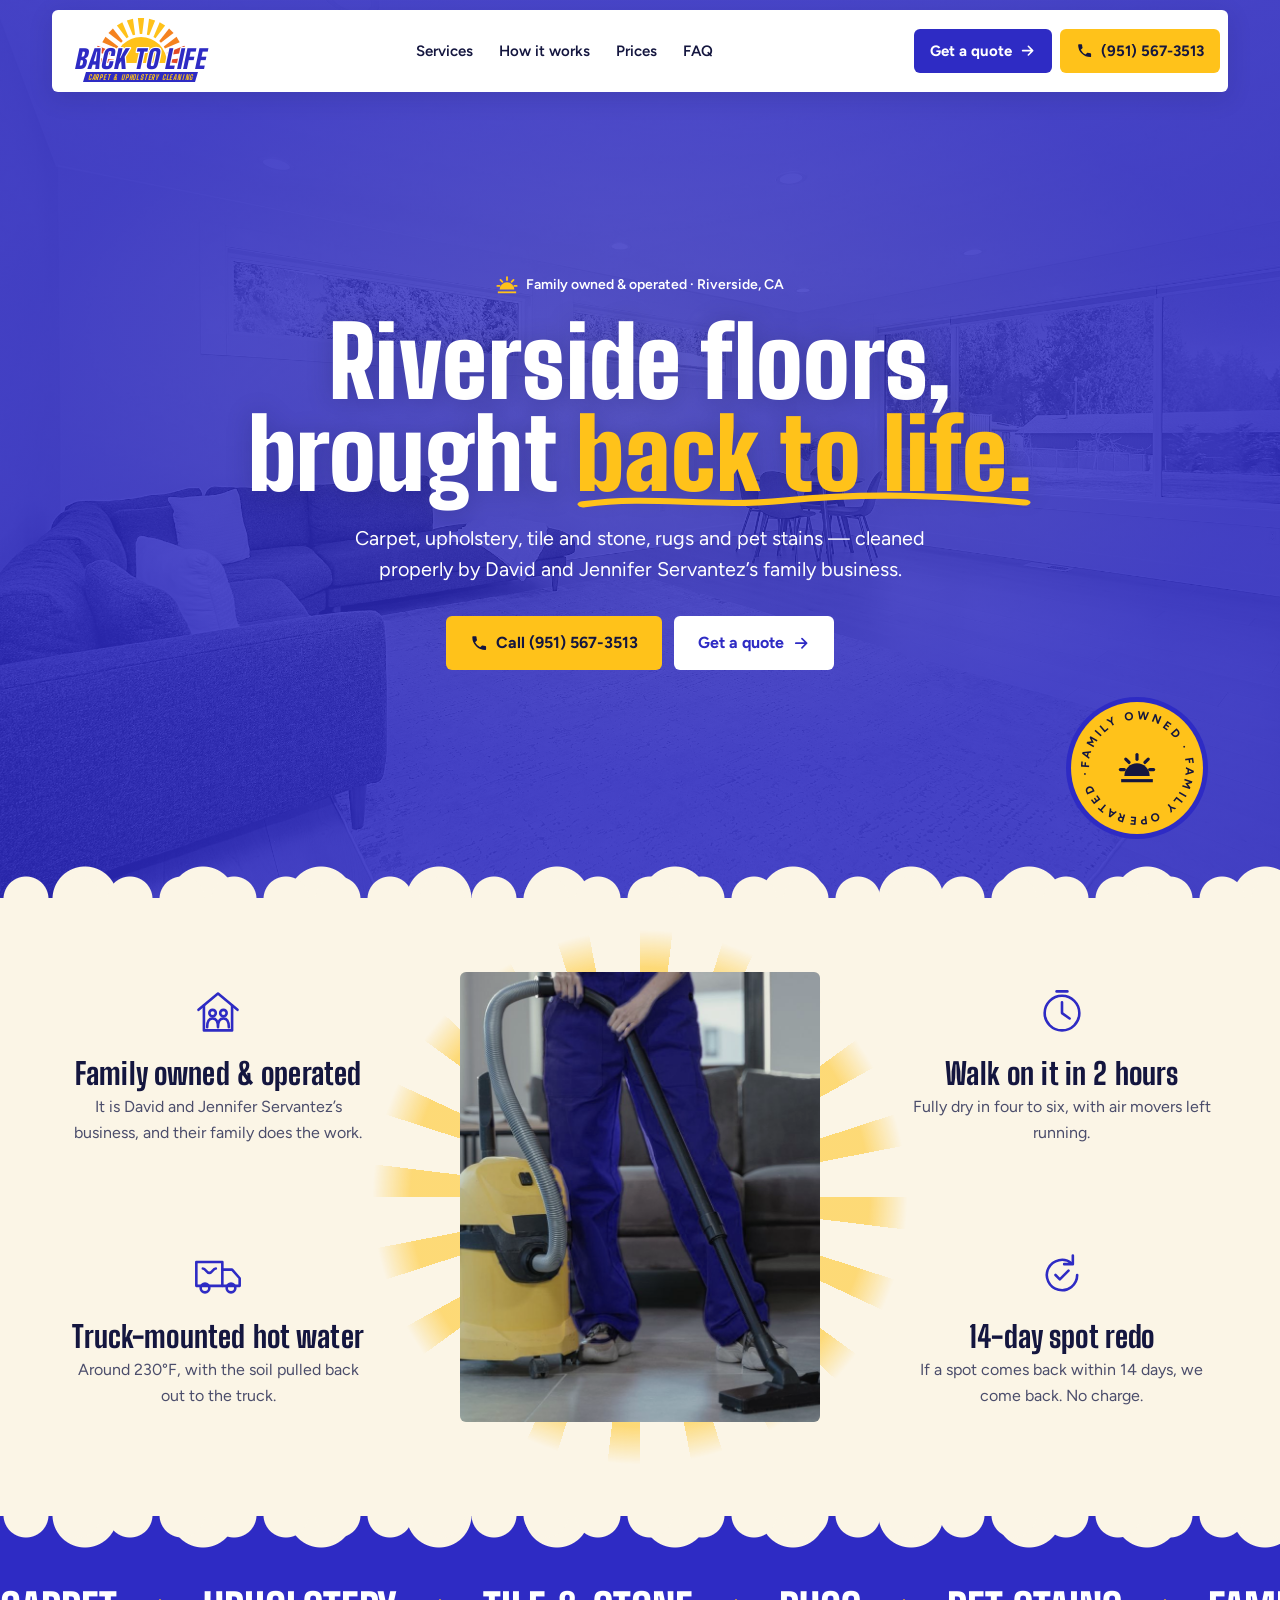
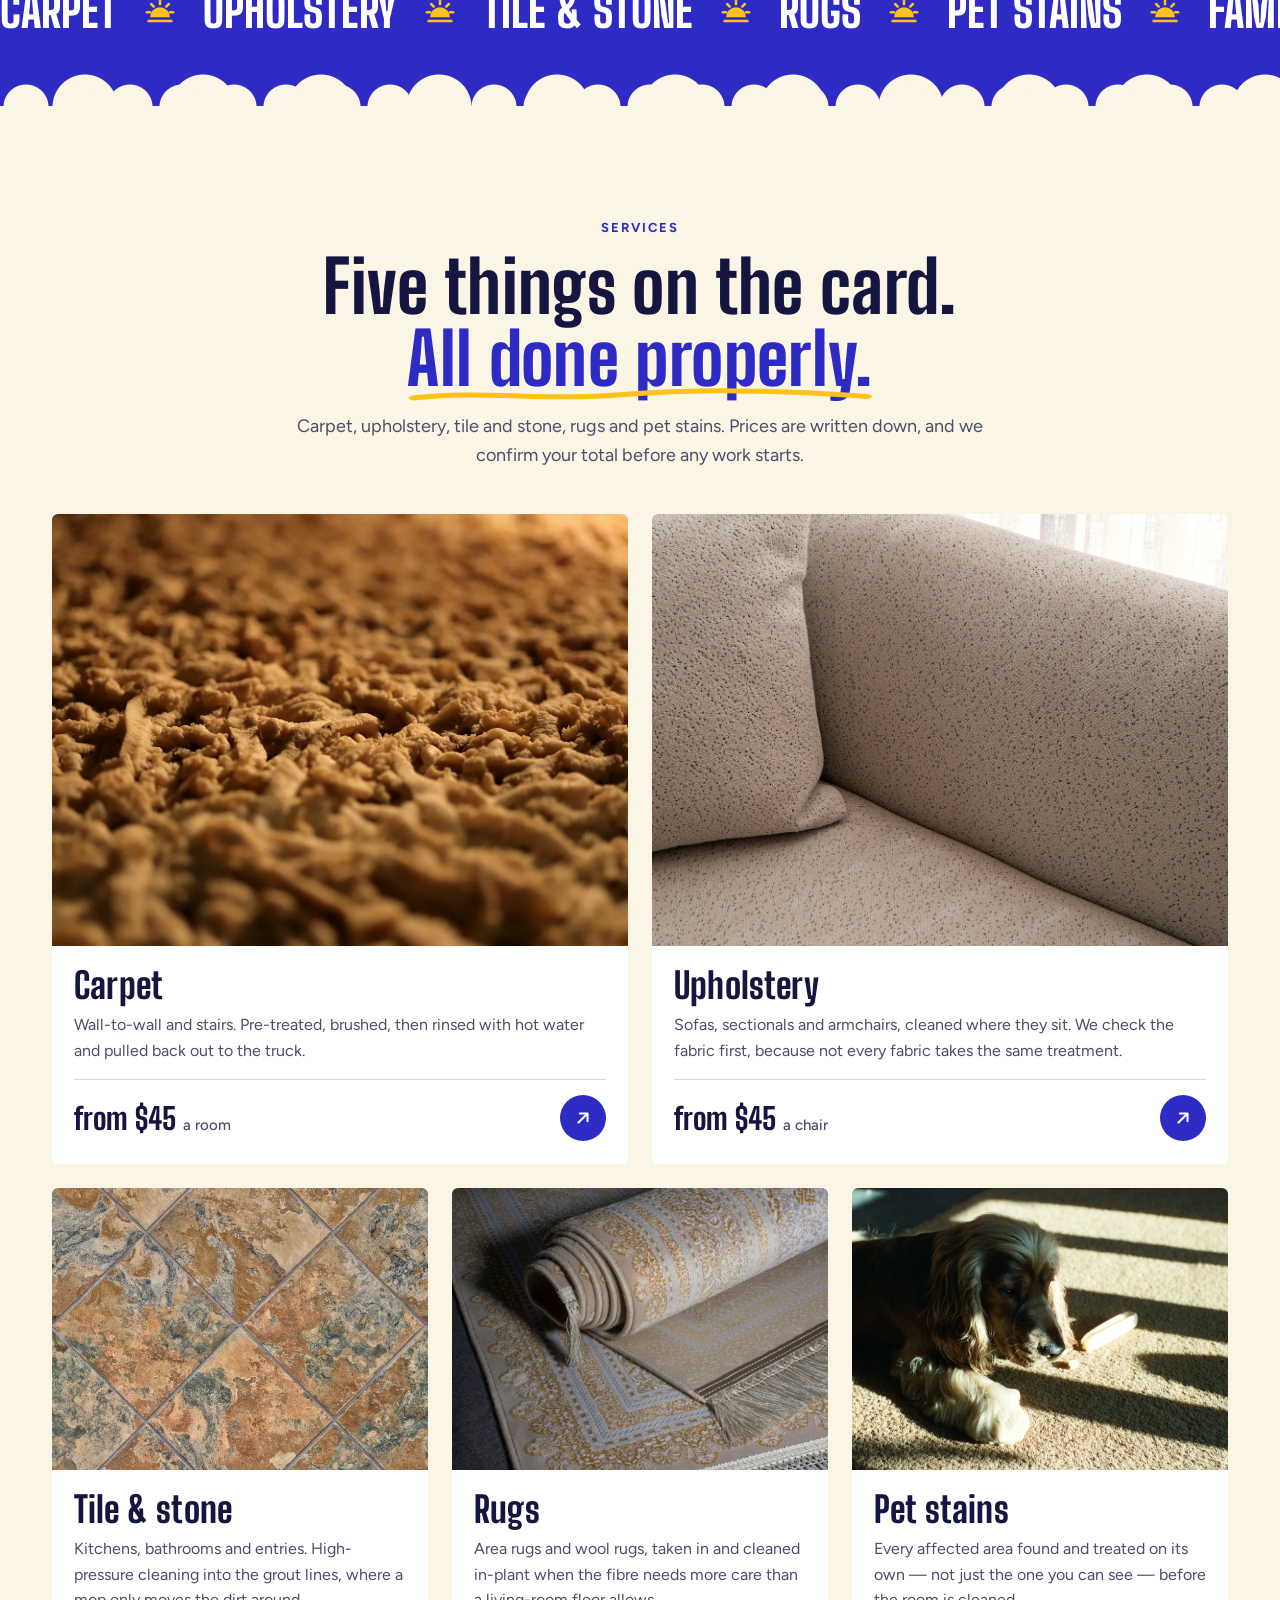
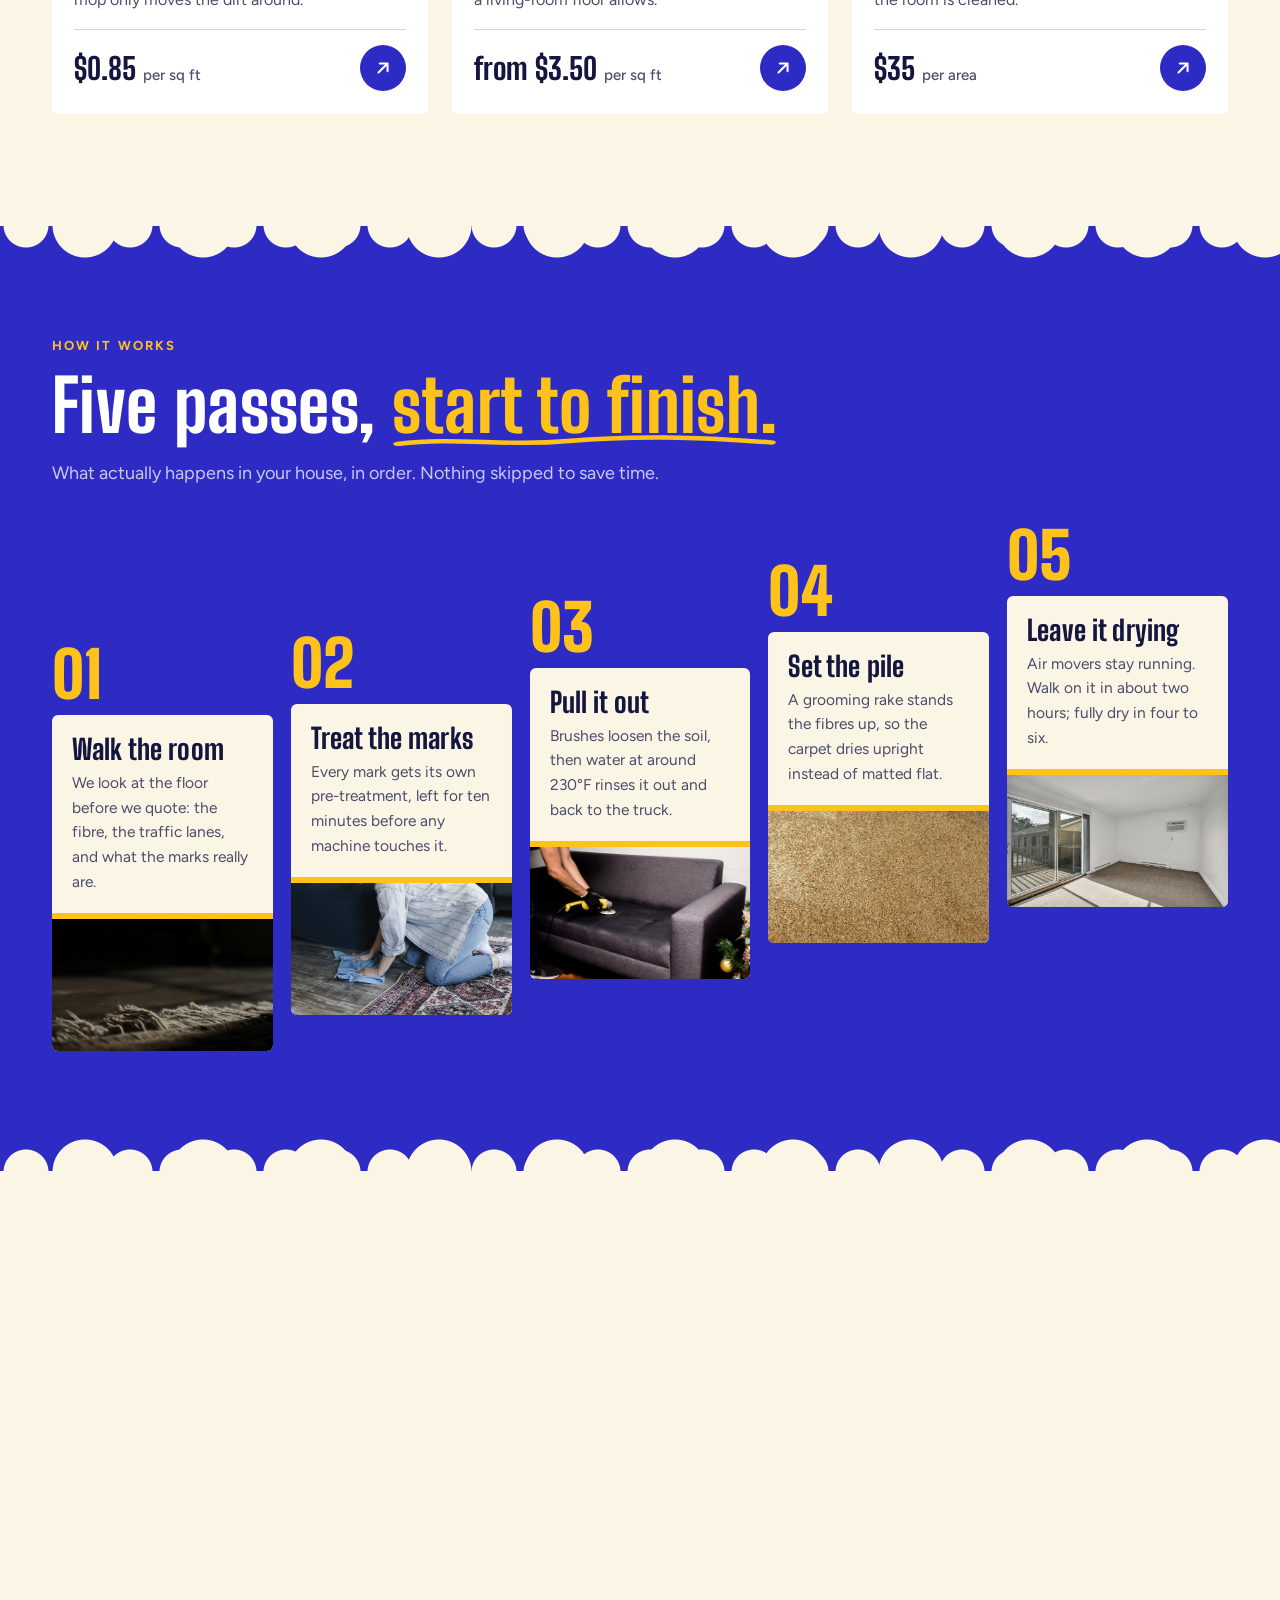
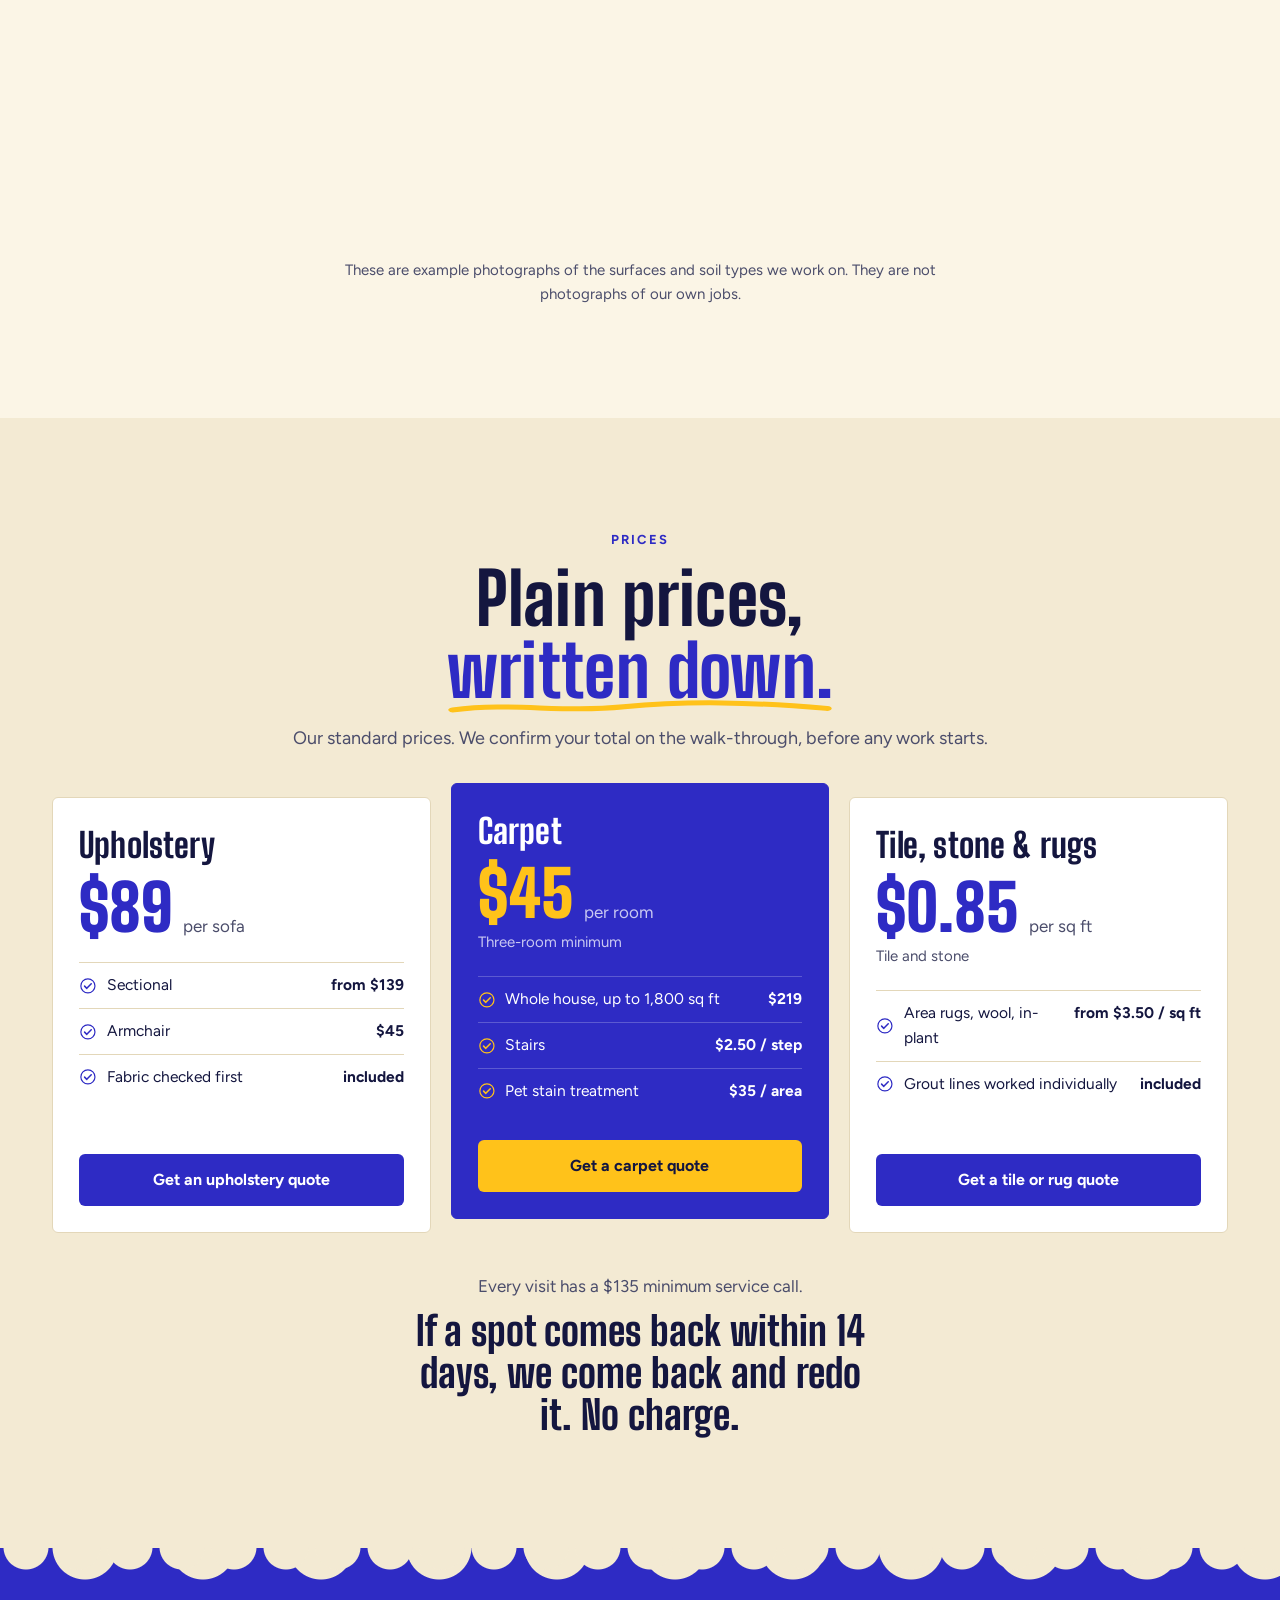
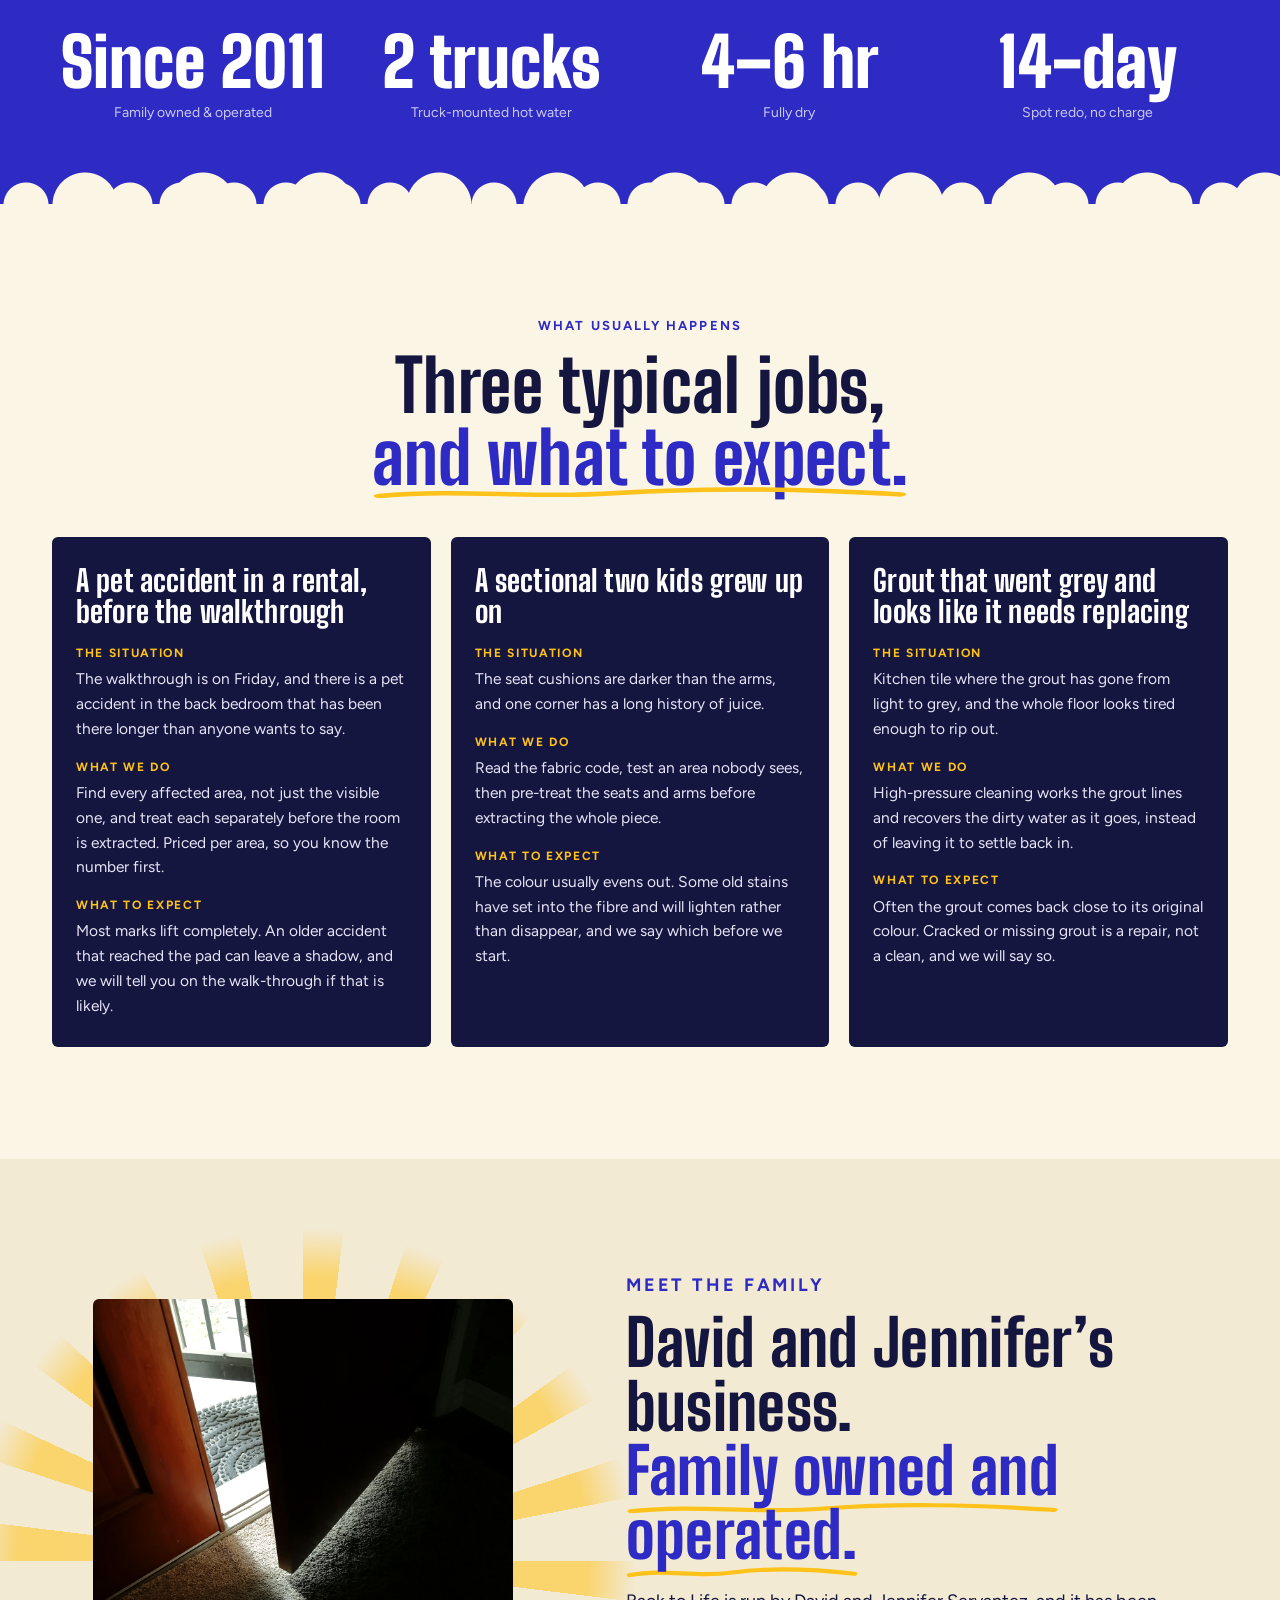
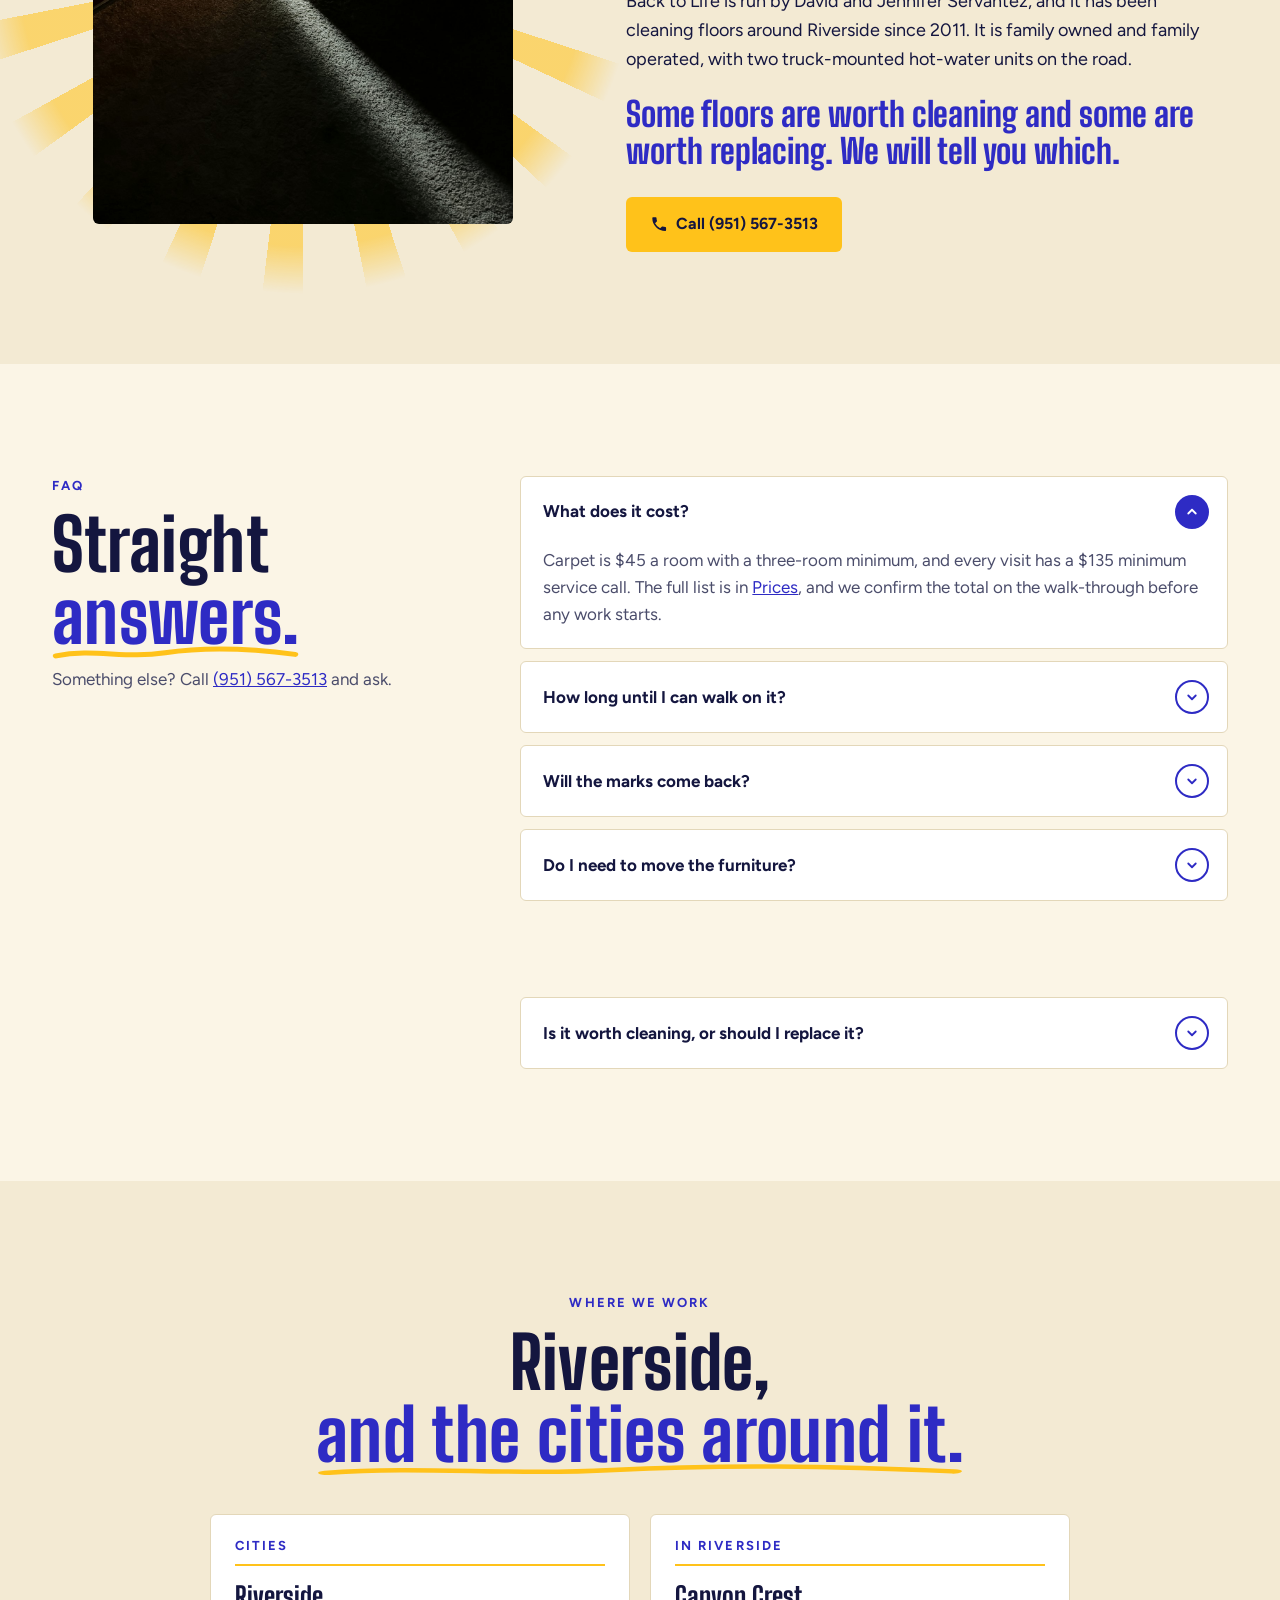
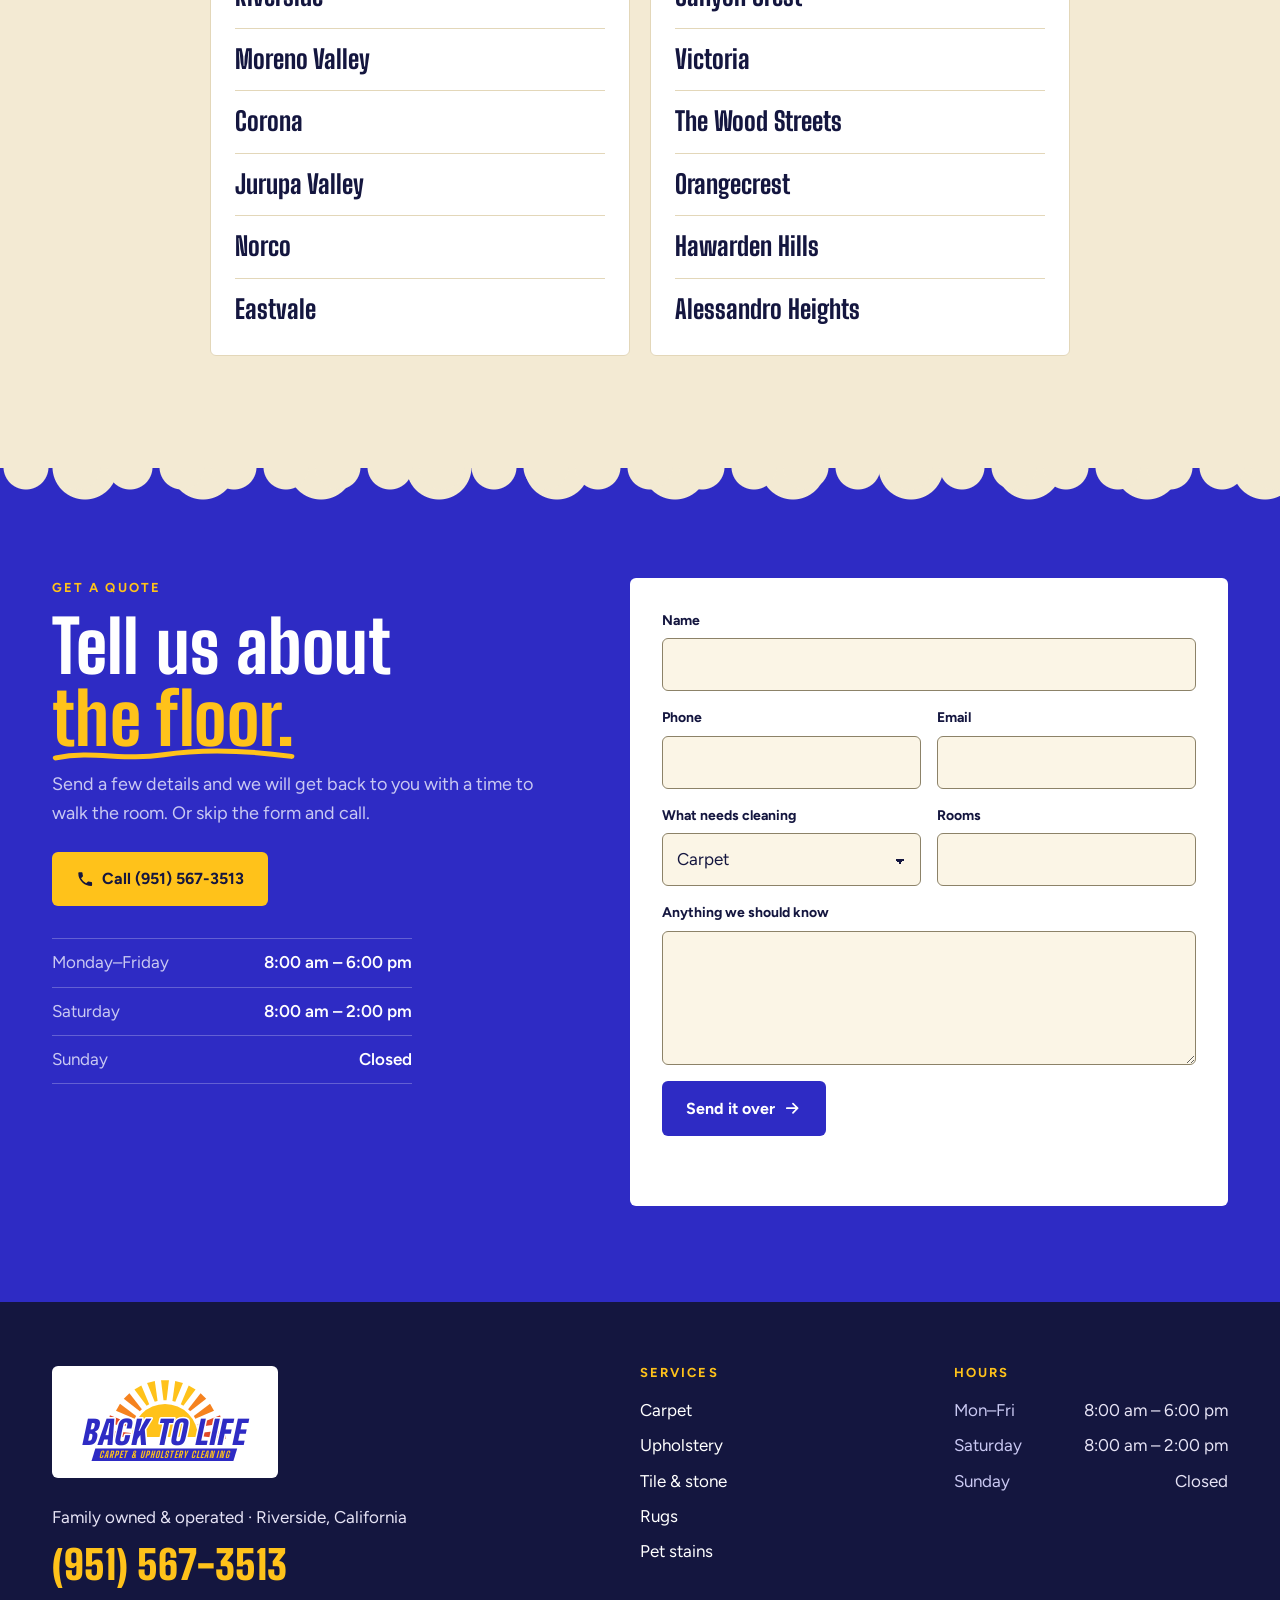
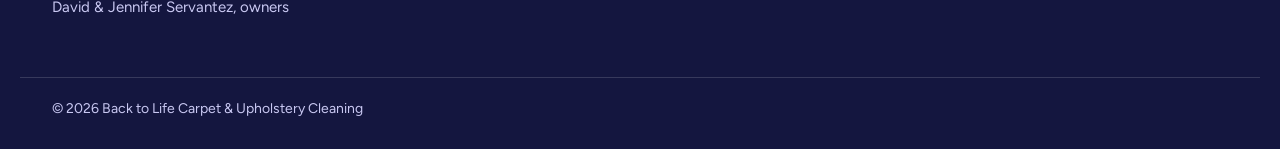
==== commit 898c9048: "Preview: header logo only, blue coveralls, drawn underline Co-Authored-By: Claude Opus 5.5 <noreply@" ====
--- a/index.html
+++ b/index.html
@@ -84,9 +84,6 @@
            alt="" aria-hidden="true">
       <div class="hero-scrim" aria-hidden="true"></div>
       <div class="wrap hero-inner">
-        <div class="hero-logo reveal">
-          <svg class="logo" viewBox="0 0 300 132" role="img" aria-label="Back to Life Carpet and Upholstery Cleaning"><use href="#logo"/></svg>
-        </div>
         <p class="kicker reveal"><svg class="ico" aria-hidden="true"><use href="#i-sun"/></svg> Family owned &amp; operated · Riverside, CA</p>
         <h1 id="hero-title" class="reveal">Riverside floors,<br class="br-lg"> brought <span class="hl">back to life.</span></h1>
         <p class="hero-lede reveal">Carpet, upholstery, tile and stone, rugs and pet stains — cleaned properly by David and Jennifer Servantez’s family business.</p>
@@ -121,7 +118,7 @@
         <figure class="features-media reveal">
           <div class="sun-disc" aria-hidden="true"></div>
           <div class="frame">
-            <!-- PLACEHOLDER stock (Pexels 6195273) -->
+            <!-- PLACEHOLDER stock (Pexels 6195273), coveralls recoloured to brand blue -->
             <img src="assets/PLACEHOLDER-feature-clean.jpg" width="1400" height="933" loading="lazy"
                  alt="A technician in work coveralls cleaning a living-room floor beside a grey sofa">
 
--- a/styles.css
+++ b/styles.css
@@ -83,17 +83,24 @@
 .eyebrow-light { color: var(--yellow); }
 .section-head { margin-bottom: 44px; max-width: 760px; }
 .section-head.center { text-align: center; margin-left: auto; margin-right: auto; max-width: 980px; }
-.section-head h2 .hl, .about-copy h2 .hl { -webkit-box-decoration-break: clone; box-decoration-break: clone; }
 .section-head h2 { font-size: clamp(42px, 7.4vw, 72px); }
 .section-lede { margin: 18px auto 0; font-size: 18px; color: var(--slate); max-width: 58ch; }
 .band-blue .section-lede { color: var(--muted); margin-left: 0; }
 
 /* Highlight: blue on light grounds, yellow on blue, with a hand-drawn underline */
-.hl {
-  color: var(--blue);
-  background: url("data:image/svg+xml,%3Csvg xmlns='http://www.w3.org/2000/svg' viewBox='0 0 120 10' preserveAspectRatio='none'%3E%3Cpath d='M2 7 C 20 2, 35 9, 55 5 S 95 2, 118 6' fill='none' stroke='%23FFC21A' stroke-width='3.2' stroke-linecap='round'/%3E%3C/svg%3E") no-repeat 0 100% / 100% .2em;
-  padding-bottom: .08em;
-}
+:root { --squiggle: url("data:image/svg+xml,%3Csvg xmlns='http://www.w3.org/2000/svg' viewBox='0 0 120 10' preserveAspectRatio='none'%3E%3Cpath d='M2 7 C 20 2, 35 9, 55 5 S 95 2, 118 6' fill='none' stroke='%23FFC21A' stroke-width='3.2' stroke-linecap='round'/%3E%3C/svg%3E"); }
+.hl { color: var(--blue); position: relative; display: inline-block; }
+.hl::after {
+  content: ""; position: absolute; left: 0; right: 0; bottom: -.1em; height: .2em; pointer-events: none;
+  background: var(--squiggle) no-repeat 0 0 / 100% 100%;
+}
+/* when a highlighted phrase wraps (small phones), underline each line instead (set by script.js) */
+.hl.hl-wrap {
+  display: inline; padding-bottom: .08em;
+  background: var(--squiggle) no-repeat 0 100% / 100% .2em;
+  -webkit-box-decoration-break: clone; box-decoration-break: clone;
+}
+.hl.hl-wrap::after { display: none; }
 .band-blue .hl, .job .hl { color: var(--yellow); }
 
 /* ---------- Buttons — 6px, never pills ---------- */
@@ -149,23 +156,6 @@
     linear-gradient(rgba(33, 30, 154, .35), rgba(33, 30, 154, .35));
 }
 .hero-inner { position: relative; z-index: 1; text-align: center; }
-/* Their logo, big, on a white plate like the business card it came from */
-.hero-logo {
-  display: block; width: fit-content; margin-left: auto; margin-right: auto;
-  background: var(--white);
-  border-radius: var(--radius);
-  padding: clamp(8px, 1.6vh, 18px) clamp(14px, 2.4vh, 28px);
-  margin-bottom: clamp(14px, 2.6vh, 28px);
-  box-shadow: 0 12px 32px rgba(20, 22, 63, .28);
-}
-.hero-logo .logo { width: auto; height: clamp(58px, 13vh, 156px); }
-@media (max-width: 767.98px) and (max-height: 720px) {
-  .hero-logo .logo { height: clamp(48px, 9vh, 70px); }
-  .hero .kicker { display: none; } /* "family owned" still says itself in the stamp, stats and footer */
-}
-/* header logo steps aside while the big one is on screen (JS only) */
-.brand { transition: opacity 200ms ease, visibility 200ms; }
-.site-header.logo-hidden .brand { opacity: 0; visibility: hidden; }
 .br-lg { display: none; }
 .kicker {
   display: inline-flex; align-items: center; gap: 8px;
@@ -175,12 +165,11 @@
 .kicker .ico { color: var(--yellow); width: 22px; height: 22px; }
 .hero h1 {
   /* sized by width AND height so both lines always fit on the landing screen */
-  font-size: clamp(42px, min(7.6vw, 9.6vh), 112px);
+  font-size: clamp(46px, min(7.6vw, 11.5vh), 112px);
   line-height: .95; margin: 0 auto 22px; font-weight: 900;
   text-wrap: balance;
   text-shadow: 0 2px 24px rgba(20, 22, 63, .25);
 }
-.hero h1 .hl { -webkit-box-decoration-break: clone; box-decoration-break: clone; }
 .hero-lede { font-size: clamp(17px, 2.2vh, 20px); max-width: 46ch; margin: 0 auto 30px; color: var(--white); }
 .hero-ctas { display: flex; flex-wrap: wrap; justify-content: center; gap: 12px; }
 
@@ -478,6 +467,11 @@
 /* ============ Motion ============ */
 .js .reveal { opacity: 0; transform: translateY(18px); transition: opacity 550ms var(--ease), transform 550ms var(--ease); }
 .js .reveal.is-in { opacity: 1; transform: none; }
+/* the yellow underline draws itself left to right once its heading is in view */
+.js .reveal .hl::after { clip-path: inset(0 100% 0 0); transition: clip-path 900ms cubic-bezier(.65, 0, .35, 1) 380ms; }
+.js .reveal.is-in .hl::after { clip-path: inset(0 0 0 0); }
+.js .reveal .hl.hl-wrap { background-size: 0% .2em; transition: background-size 900ms cubic-bezier(.65, 0, .35, 1) 380ms; }
+.js .reveal.is-in .hl.hl-wrap { background-size: 100% .2em; }
 .js .steps .step.reveal.is-in:nth-child(2) { transition-delay: 90ms; }
 .js .steps .step.reveal.is-in:nth-child(3) { transition-delay: 180ms; }
 .js .steps .step.reveal.is-in:nth-child(4) { transition-delay: 270ms; }
@@ -487,5 +481,7 @@
   html { scroll-behavior: auto; }
   *, *::before, *::after { transition: none !important; animation: none !important; }
   .js .reveal { opacity: 1 !important; transform: none !important; }
+  .js .reveal .hl::after { clip-path: none !important; }
+  .js .reveal .hl.hl-wrap { background-size: 100% .2em !important; }
   .marquee-track { transform: none !important; }
 }
